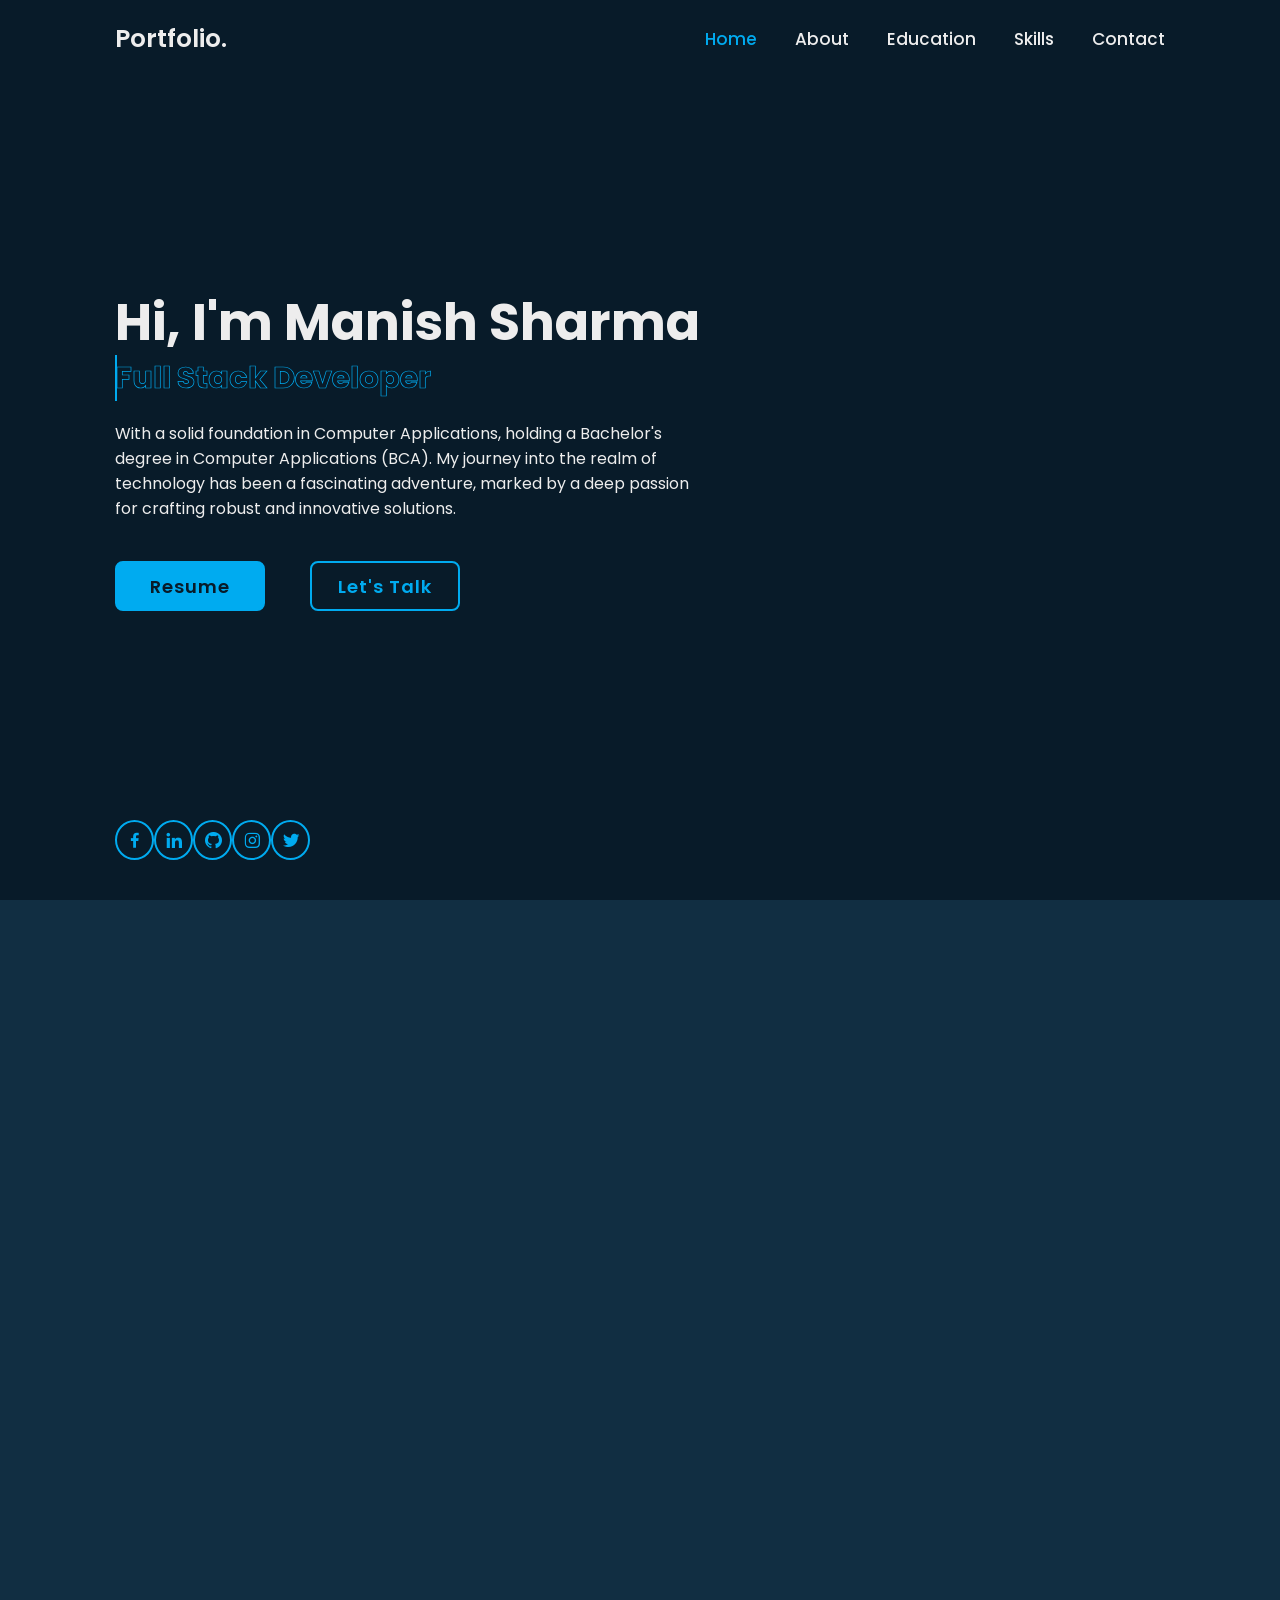
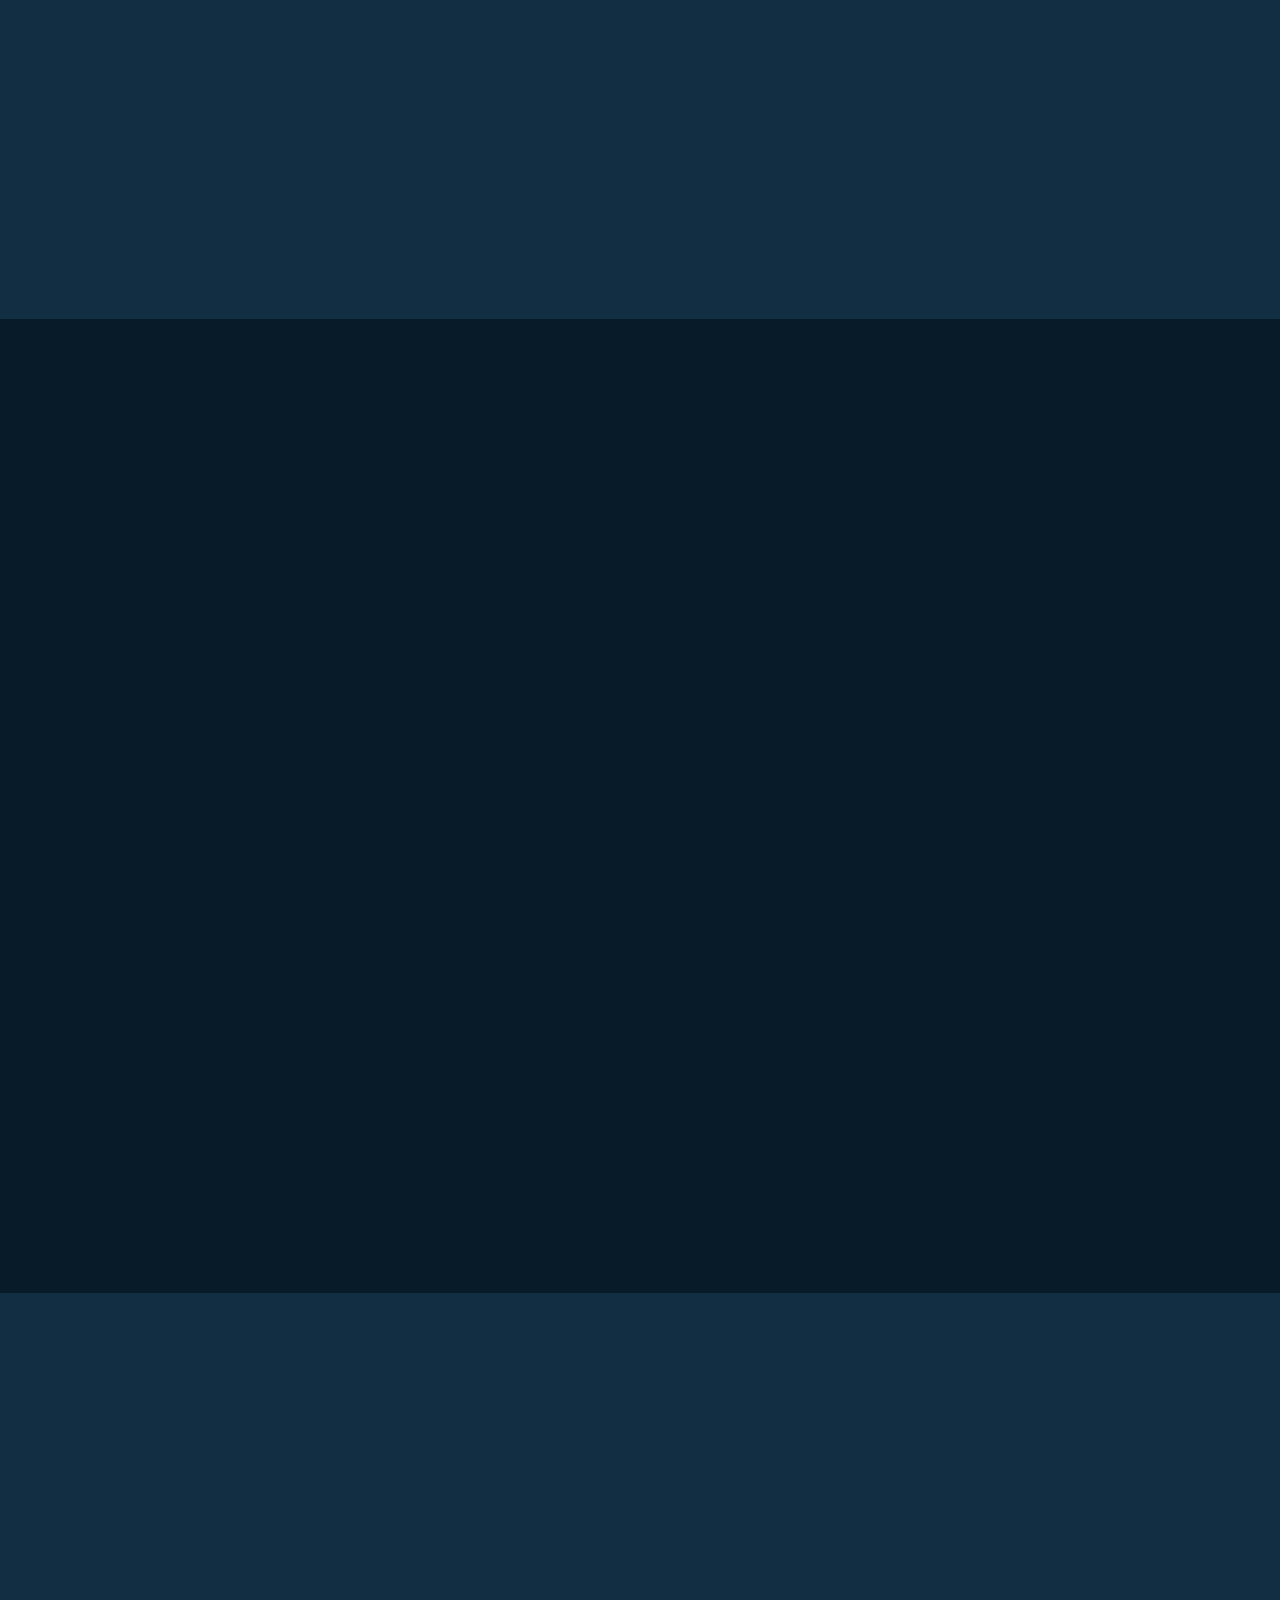
==== index.html @ ed06680d "form" ====
<!DOCTYPE html>
<html lang="en">

<head>
    <meta charset="UTF-8">
    <meta http-equiv="X-UA-Compatible" content="IE=edge">
    <meta name="viewport" content="width=device-width, initial-scale=1.0">
    <title>Potfolio</title>

    <link rel="stylesheet" href="style.css">

    <!-- box icons -->
    <link href='https://unpkg.com/boxicons@2.1.4/css/boxicons.min.css' rel='stylesheet'>
</head>

<body>

    <!-- header design -->
    <header class="header">
        <a href="#" class="logo">Portfolio.<span class="animate" style="--i:1;"></span></a>

        <div class="bx bx-menu" id="menu-icon"><span class="animate" style="--i:2;"></span></div>

        <nav class="navbar">
            <a href="#home" class="active">Home</a>
            <a href="#about">About</a>
            <a href="#education">Education</a>
            <a href="#skills">Skills</a>
            <a href="#contact">Contact</a>

            <span class="active-nav"></span>
            <span class="animate" style="--i:2;"></span>
        </nav>
    </header>

    <!-- home section design -->
    <section class="home show-animate" id="home">
        <div class="home-content">
            <h1>Hi, I'm <span>Manish Sharma</span><span class="animate" style="--i:2;"></span></h1>
            <div class="text-animate">
                <h3>Full Stack Developer</h3>
                <span class="animate" style="--i:3;"></span>
            </div>
            <p> With a solid foundation in Computer Applications, holding a Bachelor's degree in Computer Applications (BCA). My journey into the realm of technology has been a fascinating adventure, marked by a deep passion for crafting robust and innovative solutions.
                <span class="animate" style="--i:4;"></span>
            </p>

            <div class="btn-box">
                <a href="#" class="btn" onclick="downloadPDF()">Resume</a>
                <a href="mailto:manishgrdh@gmail.com" class="btn">Let's Talk</a>
                <span class="animate" style="--i:5;"></span>
            </div>
        </div>

        <div class="home-sci">
            <a href="https://www.facebook.com/me.manish18" target="_blank"><i class='bx bxl-facebook'></i></a>
            <a href="https://www.linkedin.com/in/manishsharma18/"target="_blank"><i class='bx bxl-linkedin'></i></a>
            <a href="https://github.com/manishsharma1804"target="_blank"><i class='bx bxl-github'></i></a>
            <a href="https://www.instagram.com/me.manish18/"target="_blank"><i class='bx bxl-instagram'></i></a>
            <a href="https://twitter.com/me_manish18"target="_blank"><i class='bx bxl-twitter'></i></a>
            <span class="animate" style="--i:6;"></span>
        </div>

        <div class="home-imgHover"></div>
        <span class="animate home-img" style="--i:7;"></span>
    </section>

    <!-- about section design -->
    <section class="about" id="about">
        <h2 class="heading">About <span>Me</span><span class="animate scroll" style="--i:1;"></span></h2>

        <div class="about-img">
            <img src="images/about.png" alt="">
            <span class="circle-spin"></span>
            <span class="animate scroll" style="--i:2;"></span>
        </div>

        <div class="about-content">
            <h3>Hi there! Glad to see you here.<span class="animate scroll" style="--i:3;"></span></h3>
            <p>I've not just learned the theories; I've transformed knowledge into practical expertise.<br>As a full-stack developer, I revel in the intricate dance between frontend and backend technologies. <br>Fluent in languages like JAVA, and well-versed in frameworks. I bring a holistic approach to my development projects.<br>For me, coding is more than strings of characters; it's about problem-solving and turning ideas into tangible, user-centric solutions.<br>Crafting intuitive user interfaces and optimizing backend functionalities are the puzzle pieces I love putting together.
                
                The world of technology is a perpetual learning journey, and I'm all in. Exploring the latest in tech, attending conferences, and participating in collaborative learning endeavors are my ways of staying on the cutting edge. I'm not just chasing trends; I'm setting them.
                
                But it's not just about the code. Effective communication and collaboration are my secret sauce. I thrive in diverse teams, valuing the synergy that emerges from unique perspectives. Fostering a positive and collaborative work culture is as crucial to me as writing clean code.
                
                As a BCA graduate and a full-stack developer, I see technology as a force for positive change. I'm on the lookout for opportunities that challenge the status quo, where I can leverage my skills to innovate and contribute to projects that leave a lasting impact.
                
                Let's connect and explore the possibilities in the ever-evolving landscape of technology. I'm excited about the prospect of bringing my skills, energy, and enthusiasm to your team.
                
                
                <span class="animate scroll" style="--i:4;"></span>
            </p>

            <div class="btn-box btns">
                <a href="mailto:manishgrdh@gmail.com" class="btn">Contact Me</a>
                <span class="animate scroll" style="--i:5;"></span>
            </div>
        </div>
    </section>

    <!-- education section design -->
    <section class="education" id="education">
        <h2 class="heading">My <span>Journey</span><span class="animate scroll" style="--i:1;"></span></h2>

        <div class="education-row">
            <div class="education-column">
                <h3 class="title">Education<span class="animate scroll" style="--i:2;"></span></h3>

                <div class="education-box">
                    <div class="education-content">
                        <div class="content">
                            <div class="year"><i class='bx bxs-calendar'></i> 2023 - 2025</div>
                            <h3>Master Degree - Sarala Birla University, Ranchi</h3>
                            <p>Lorem ipsum dolor, sit amet consectetur
                                adipisicing elit. Blanditiis dolorem harum
                                dolorum debitis. Magni, iste! Perferendis
                                laborum reprehenderit dolorum totam.</p>
                        </div>
                    </div>

                    <div class="education-content">
                        <div class="content">
                            <div class="year"><i class='bx bxs-calendar'></i> 2020 - 2023</div>
                            <h3>Graduation Degree - Sai Nath University, Ranchi</h3>
                            <p>Lorem ipsum dolor, sit amet consectetur
                                adipisicing elit. Blanditiis dolorem harum
                                dolorum debitis. Magni, iste! Perferendis
                                laborum reprehenderit dolorum totam.</p>
                        </div>
                    </div>

                    <div class="education-content">
                        <div class="content">
                            <div class="year"><i class='bx bxs-calendar'></i> 2018 - 2020</div>
                            <h3>Intermediate - Subhash Public school, Giridih</h3>
                            <p>Lorem ipsum dolor, sit amet consectetur
                                adipisicing elit. Blanditiis dolorem harum
                                dolorum debitis. Magni, iste! Perferendis
                                laborum reprehenderit dolorum totam.</p>
                        </div>
                    </div>

                    <span class="animate scroll" style="--i:3;"></span>
                </div>
            </div>

            <div class="education-column">
                <h3 class="title">Experience<span class="animate scroll" style="--i:5;"></span></h3>

                <div class="education-box">
                    <div class="education-content">
                        <div class="content">
                            <div class="year"><i class='bx bxs-calendar'></i> 2017 - 2018</div>
                            <h3>Web Developer Intern - Codezeal Technology Pvt Ltd, Ranchi </h3>
                            <p>Lorem ipsum dolor, sit amet consectetur
                                adipisicing elit. Blanditiis dolorem harum
                                dolorum debitis. Magni, iste! Perferendis
                                laborum reprehenderit dolorum totam.</p>
                        </div>
                    </div>

                    <div class="education-content">
                        <div class="content">
                            <div class="year"><i class='bx bxs-calendar'></i> 2018 - 2019</div>
                            <h3>Web Developer - Company</h3>
                            <p>Lorem ipsum dolor, sit amet consectetur
                                adipisicing elit. Blanditiis dolorem harum
                                dolorum debitis. Magni, iste! Perferendis
                                laborum reprehenderit dolorum totam.</p>
                        </div>
                    </div>

                    <div class="education-content">
                        <div class="content">
                            <div class="year"><i class='bx bxs-calendar'></i> 2019 - 2020</div>
                            <h3>Web Developer - Company</h3>
                            <p>Lorem ipsum dolor, sit amet consectetur
                                adipisicing elit. Blanditiis dolorem harum
                                dolorum debitis. Magni, iste! Perferendis
                                laborum reprehenderit dolorum totam.</p>
                        </div>
                    </div>

                    <span class="animate scroll" style="--i:6;"></span>
                </div>
            </div>
        </div>
    </section>

    <!-- skills section design -->
    <section class="skills" id="skills">
        <h2 class="heading">My <span>Skills</span><span class="animate scroll" style="--i:1;"></span></h2>

        <div class="skills-row">
            <div class="skills-column">
                <h3 class="title">Coding Skills<span class="animate scroll" style="--i:2;"></span></h3>

                <div class="skills-box">
                    <div class="skills-content">
                        <div class="progress">
                            <h3>HTML <span>90%</span></h3>
                            <div class="bar"><span></span></div>
                        </div>

                        <div class="progress">
                            <h3>CSS <span>80%</span></h3>
                            <div class="bar"><span></span></div>
                        </div>

                        <div class="progress">
                            <h3>JavaScript <span>65%</span></h3>
                            <div class="bar"><span></span></div>
                        </div>

                        <div class="progress">
                            <h3>Python <span>75%</span></h3>
                            <div class="bar"><span></span></div>
                        </div>
                    </div>

                    <span class="animate scroll" style="--i:3;"></span>
                </div>
            </div>

            <div class="skills-column">
                <h3 class="title">Professional Skills<span class="animate scroll" style="--i:5;"></span></h3>

                <div class="skills-box">
                    <div class="skills-content">
                        <div class="progress">
                            <h3>Web Design <span>95%</span></h3>
                            <div class="bar"><span></span></div>
                        </div>

                        <div class="progress">
                            <h3>Web Development <span>67%</span></h3>
                            <div class="bar"><span></span></div>
                        </div>

                        <div class="progress">
                            <h3>Graphic Design <span>85%</span></h3>
                            <div class="bar"><span></span></div>
                        </div>

                        <div class="progress">
                            <h3>SEO Marketing <span>60%</span></h3>
                            <div class="bar"><span></span></div>
                        </div>
                    </div>

                    <span class="animate scroll" style="--i:6;"></span>
                </div>
            </div>
        </div>
    </section>

    <!-- contact section design -->
    <section class="contact" id="contact">
        <h2 class="heading">Contact <span>Me</span><span class="animate scroll" style="--i:1;"></span></h2>

        <form action="https://formspree.io/f/mjvnydvd" method="post">
            <div class="input-box">
                <div class="input-field">
                    <input type="text" placeholder="Full Name" name="fullName" required>
                    <span class="focus"></span>
                </div>
                <div class="input-field">
                    <input type="email" placeholder="Email" name="Email" required pattern="[a-zA-Z0-9._%+-]+@[a-zA-Z0-9.-]+\.[a-zA-Z]{2,}">
                    <span class="focus"></span>
                </div>
                <span class="animate scroll" style="--i:3;"></span>
            </div>
            <div class="input-box">
                <div class="input-field">
                    <input type="tel" placeholder="Valid 10 digit Mobile Number" name="mobile" required pattern="[0-9]{10}">
                    <span class="focus"></span>
                </div>
                <div class="input-field">
                    <input type="text" placeholder="Email Subject" name="emailsubject" required>
                    <span class="focus"></span>
                </div>
                <span class="animate scroll" style="--i:5;"></span>
            </div>
            <div class="textarea-field">
                <textarea name="message" cols="30" rows="10" placeholder="Your Message" required></textarea>
                <span class="focus"></span>
                <span class="animate scroll" style="--i:7;"></span>
            </div>
            <div class="btn-box btns">
                <button type="submit" class="btn">Submit</button>
                <span class="animate scroll" style="--i:9;"></span>
            </div>
        </form>
        
    </section>

    <!-- footer design -->
    <footer class="footer">
        <div class="footer-text">
            <p>Copyright &copy; 2024 | Designed and
                Maintenance by Manish Sharma| All
                Rights Reserved</p>

            <span class="animate scroll" style="--i:1;"></span>
        </div>

        <div class="footer-iconTop">
            <a href="#"><i class='bx bx-up-arrow-alt'></i></a>

            <span class="animate scroll" style="--i:3;"></span>
        </div>
    </footer>


    <script src="script.js"></script>
</body>

</html>
---- style.css ----
@import url('https://fonts.googleapis.com/css2?family=Poppins:wght@300;400;500;600;800;900&display=swap');

* {
    margin: 0;
    padding: 0;
    box-sizing: border-box;
    text-decoration: none;
    border: none;
    outline: none;
    scroll-behavior: smooth;
    font-family: 'Poppins', sans-serif;
}

:root {
    --bg-color: #081b29;
    --second-bg-color: #112e42;
    --text-color: #ededed;
    --main-color: #00abf0;
}

html {
    font-size: 62.5%;
    overflow-x: hidden;
}

body {
    background: var(--bg-color);
    color: var(--text-color);
}

.header {
    position: fixed;
    top: 0;
    left: 0;
    width: 100%;
    padding: 2rem 9%;
    background: transparent;
    display: flex;
    justify-content: space-between;
    align-items: center;
    z-index: 100;
    transition: .3s;
}

.header.sticky {
    background: var(--bg-color);
}

.logo {
    position: relative;
    font-size: 2.5rem;
    color: var(--text-color);
    font-weight: 600;
}

.navbar {
    position: relative;
}

.navbar a {
    font-size: 1.7rem;
    color: var(--text-color);
    font-weight: 500;
    margin-left: 3.5rem;
    transition: .3s;
}

.navbar a:hover,
.navbar a.active {
    color: var(--main-color);
}

#menu-icon {
    position: relative;
    font-size: 3.6rem;
    color: var(--text-color);
    cursor: pointer;
    display: none;
}

section {
    min-height: 100vh;
    padding: 10rem 9% 2rem;
}

.home {
    display: flex;
    align-items: center;
    padding: 0 9%;
    background: url('/images/home.jpg') no-repeat;
    background-size: cover;
    background-position: center;
}

.home-content {
    max-width: 60rem;
    z-index: 99;
}

.home-content h1 {
    position: relative;
    display: inline-block;
    font-size: 5.12rem; /* change here */
    font-weight: 700;
    line-height: 1.3;
}

.home-content h1 span {
    color: var(--text-color);
}

.home-content .text-animate {
    position: relative;
    width: 32.8rem;
}

.home-content .text-animate h3 {
    /* change here */
    font-size: 3.05rem;
    font-weight: 700;
    color: transparent;
    -webkit-text-stroke: .7px var(--main-color);
    background-image: linear-gradient(var(--main-color), var(--main-color));
    background-repeat: no-repeat;
    -webkit-background-clip: text;
    background-position: -33rem 0;
}

.home.show-animate .home-content .text-animate h3 {
    animation: homeBgText 6s linear infinite;
    animation-delay: 2s;
}

.home-content .text-animate h3::before {
    content: '';
    position: absolute;
    top: 0;
    left: 0;
    width: 0;
    height: 100%;
    border-right: 2px solid var(--main-color);
    z-index: -1;
}

.home.show-animate .home-content .text-animate h3::before {
    animation: homeCursorText 6s linear infinite;
    animation-delay: 2s;
}

.home-content p {
    position: relative;
    font-size: 1.6rem;
    margin: 2rem 0 4rem;
}

.btn-box {
    position: relative;
    display: flex;
    justify-content: space-between;
    width: 34.5rem;
    height: 5rem;
}

.btn-box .btn {
    position: relative;
    display: inline-flex;
    justify-content: center;
    align-items: center;
    width: 15rem;
    height: 100%;
    background: var(--main-color);
    border: .2rem solid var(--main-color);
    border-radius: .8rem;
    font-size: 1.8rem;
    font-weight: 600;
    letter-spacing: .1rem;
    color: var(--bg-color);
    z-index: 1;
    overflow: hidden;
    transition: .5s;
}

.btn-box .btn:hover {
    color: var(--main-color);
}

.btn-box .btn:nth-child(2) {
    background: transparent;
    color: var(--main-color);
}

.btn-box .btn:nth-child(2):hover {
    color: var(--bg-color);
}

.btn-box .btn:nth-child(2)::before {
    background: var(--main-color);
}

.btn-box .btn::before {
    content: '';
    position: absolute;
    top: 0;
    left: 0;
    width: 0;
    height: 100%;
    background: var(--bg-color);
    z-index: -1;
    transition: .5s;
}

.btn-box .btn:hover::before {
    width: 100%;
}

.home-sci {
    position: absolute;
    bottom: 4rem;
    width: 195px;
    display: flex;
    justify-content: space-between;
}

.home-sci a {
    position: relative;
    display: inline-flex;
    justify-content: center;
    align-items: center;
    width: 40px;
    height: 40px;
    background: transparent;
    border: .2rem solid var(--main-color);
    border-radius: 50%;
    font-size: 20px;
    color: var(--main-color);
    z-index: 1;
    overflow: hidden;
    transition: .5s;
}

.home-sci a:hover {
    color: var(--bg-color);
}

.home-sci a::before {
    content: '';
    position: absolute;
    top: 0;
    left: 0;
    width: 0;
    height: 100%;
    background: var(--main-color);
    z-index: -1;
    transition: .5s;
}

.home-sci a:hover::before {
    width: 100%;
}

.home-imgHover {
    position: absolute;
    top: 0;
    right: 0;
    width: 45%;
    height: 100%;
    background: transparent;
    transition: 3s;
}

.home-imgHover:hover {
    background: var(--bg-color);
    opacity: .8;
}

.about {
    display: flex;
    justify-content: center;
    align-items: center;
    flex-direction: column;
    gap: 2rem;
    background: var(--second-bg-color);
    padding-bottom: 6rem;
}

.heading {
    position: relative;
    font-size: 5rem;
    margin-bottom: 3rem;
    text-align: center;
}

span {
    color: var(--main-color);
}

.about-img {
    position: relative;
    width: 25rem;
    height: 25rem;
    border-radius: 50%;
    display: flex;
    justify-content: center;
    align-items: center;
}

.about-img img {
    width: 90%;
    border-radius: 50%;
    border: .2rem solid var(--main-color);
}

.about-img .circle-spin {
    position: absolute;
    top: 50%;
    left: 50%;
    transform: translate(-50%, -50%) rotate(0);
    width: 100%;
    height: 100%;
    border-radius: 50%;
    border-top: .2rem solid var(--second-bg-color);
    border-bottom: .2rem solid var(--second-bg-color);
    border-left: .2rem solid var(--main-color);
    border-right: .2rem solid var(--main-color);
    animation: aboutSpinner 8s linear infinite;
}

.about-content {
    text-align: center;
}

.about-content h3 {
    position: relative;
    display: inline-block;
    font-size: 2.6rem;
}

.about-content p {
    position: relative;
    font-size: 1.6rem;
    margin: 2rem 0 3rem;
}

.btn-box.btns {
    display: inline-block;
    width: 15rem;
}

.btn-box.btns a::before {
    background: var(--second-bg-color);
}

.education {
    display: flex;
    justify-content: center;
    align-items: center;
    flex-direction: column;
    min-height: auto;
    padding-bottom: 5rem;
}

.education .education-row {
    display: flex;
    flex-wrap: wrap;
    gap: 5rem;
}

.education-row .education-column {
    flex: 1 1 40rem;
}

.education-column .title {
    position: relative;
    display: inline-block;
    font-size: 2.5rem;
    margin: 0 0 1.5rem 2rem;
}

.education-column .education-box {
    position: relative;
    border-left: .2rem solid var(--main-color);
}

.education-box .education-content {
    position: relative;
    padding-left: 2rem;
}

.education-box .education-content::before {
    content: '';
    position: absolute;
    top: 0;
    left: -1.1rem;
    width: 2rem;
    height: 2rem;
    background: var(--main-color);
    border-radius: 50%;
}

.education-content .content {
    position: relative;
    padding: 1.5rem;
    border: .2rem solid var(--main-color);
    border-radius: .6rem;
    margin-bottom: 2rem;
    overflow: hidden;
}

.education-content .content::before {
    content: '';
    position: absolute;
    top: 0;
    left: 0;
    width: 0;
    height: 100%;
    background: var(--second-bg-color);
    z-index: -1;
    transition: .5s;
}

.education-content .content:hover::before {
    width: 100%;
}

.education-content .content .year {
    font-size: 1.5rem;
    color: var(--main-color);
    padding-bottom: .5rem;
}

.education-content .content .year i {
    padding-right: .5rem;
}

.education-content .content h3 {
    font-size: 2rem;
}

.education-content .content p {
    font-size: 1.6rem;
    padding-top: .5rem;
}

.skills {
    min-height: auto;
    padding-bottom: 7rem;
    background: var(--second-bg-color);
}

.skills h2 {
    display: inline-block;
    left: 50%;
    transform: translateX(-50%);
}

.skills .skills-row {
    display: flex;
    flex-wrap: wrap;
    gap: 5rem;
}

.skills-row .skills-column {
    flex: 1 1 40rem;
}

.skills-column .title {
    position: relative;
    display: inline-block;
    font-size: 2.5rem;
    margin: 0 0 1.5rem;
}

.skills-column .skills-box {
    position: relative;
}

.skills-box .skills-content {
    position: relative;
    border: .2rem solid var(--main-color);
    border-radius: .6rem;
    padding: .5rem 1.5rem;
    z-index: 1;
    overflow: hidden;
}

.skills-box .skills-content::before {
    content: '';
    position: absolute;
    top: 0;
    left: 0;
    width: 0;
    height: 100%;
    background: var(--bg-color);
    z-index: -1;
    transition: .5s;
}

.skills-box .skills-content:hover::before {
    width: 100%;
}

.skills-content .progress {
    padding: 1rem 0;
}

.skills-content .progress h3 {
    font-size: 1.7rem;
    display: flex;
    justify-content: space-between;
}

.skills-content .progress h3 span {
    color: var(--text-color);
}

.skills-content .progress .bar {
    height: 2.5rem;
    border-radius: .6rem;
    border: .2rem solid var(--main-color);
    padding: .5rem;
    margin: 1rem 0;
}

.skills-content .progress .bar span {
    display: block;
    height: 100%;
    border-radius: .3rem;
    background: var(--main-color);
}

.skills-column:nth-child(1) .skills-content .progress:nth-child(1) .bar span {
    width: 90%;
}

.skills-column:nth-child(1) .skills-content .progress:nth-child(2) .bar span {
    width: 80%;
}

.skills-column:nth-child(1) .skills-content .progress:nth-child(3) .bar span {
    width: 65%;
}

.skills-column:nth-child(1) .skills-content .progress:nth-child(4) .bar span {
    width: 75%;
}

.skills-column:nth-child(2) .skills-content .progress:nth-child(1) .bar span {
    width: 95%;
}

.skills-column:nth-child(2) .skills-content .progress:nth-child(2) .bar span {
    width: 67%;
}

.skills-column:nth-child(2) .skills-content .progress:nth-child(3) .bar span {
    width: 85%;
}

.skills-column:nth-child(2) .skills-content .progress:nth-child(4) .bar span {
    width: 60%;
}

.contact {
    min-height: auto;
    padding-bottom: 7rem;
}

.contact h2 {
    display: inline-block;
    left: 50%;
    transform: translateX(-50%);
}

.contact form {
    max-width: 70rem;
    margin: 0 auto;
    text-align: center;
}

.contact form .input-box {
    position: relative;
    display: flex;
    justify-content: space-between;
    flex-wrap: wrap;
}

.contact form .input-box .input-field {
    position: relative;
    width: 49%;
    margin: .8rem 0;
}

.contact form .input-box .input-field input,
.contact form .textarea-field textarea {
    width: 100%;
    height: 100%;
    padding: 1.5rem;
    font-size: 1.6rem;
    color: var(--text-color);
    background: transparent;
    border-radius: .6rem;
    border: .2rem solid var(--main-color);
}

.contact form .input-box .input-field input::placeholder,
.contact form .textarea-field textarea::placeholder {
    color: var(--text-color);
}

.contact form .focus {
    position: absolute;
    top: 0;
    left: 0;
    width: 0;
    height: 100%;
    background: var(--second-bg-color);
    border-radius: .6rem;
    z-index: -1;
    transition: .5s;
}

.contact form .input-box .input-field input:focus~.focus,
.contact form .input-box .input-field input:valid~.focus,
.contact form .textarea-field textarea:focus~.focus,
.contact form .textarea-field textarea:valid~.focus {
    width: 100%;
}

.contact form .textarea-field {
    position: relative;
    margin: .8rem 0 2.7rem;
    display: flex;
}

.contact form .textarea-field textarea {
    resize: none;
}

.contact form .btn-box.btns .btn {
    cursor: pointer;
}

.footer {
    display: flex;
    justify-content: space-between;
    align-items: center;
    flex-wrap: wrap;
    padding: 2rem 9%;
    background: var(--second-bg-color);
}

.footer-text,
.footer-iconTop {
    position: relative;
}

.footer-text p {
    font-size: 1.6rem;
}

.footer-iconTop a {
    position: relative;
    display: inline-flex;
    justify-content: center;
    align-items: center;
    padding: .8rem;
    background: var(--main-color);
    border: .2rem solid var(--main-color);
    border-radius: .6rem;
    z-index: 1;
    overflow: hidden;
}

.footer-iconTop a::before {
    content: '';
    position: absolute;
    top: 0;
    left: 0;
    width: 0;
    height: 100%;
    background: var(--second-bg-color);
    z-index: -1;
    transition: .5s;
}

.footer-iconTop a:hover::before {
    width: 100%;
}

.footer-iconTop a i {
    font-size: 2.4rem;
    color: var(--bg-color);
    transition: .5s;
}

.footer-iconTop a:hover i {
    color: var(--main-color);
}

/* ANIMATION RELOAD AND SCROLL */
.animate {
    position: absolute;
    top: 0;
    right: 0;
    width: 100%;
    height: 100%;
    background: var(--bg-color);
    z-index: 98;
}

.animate.home-img {
    width: 50%;
}

.logo .animate,
.navbar .animate,
#menu-icon .animate,
.home.show-animate .animate {
    animation: showRight 1s ease forwards;
    animation-delay: calc(.3s * var(--i));
}

.animate.scroll {
    transition: 1s ease;
    transition-delay: calc(.3s / var(--i));
    animation: none;
}

section:nth-child(odd) .animate.scroll,
.footer .animate.scroll {
    background: var(--second-bg-color);
}

.education .education-box .animate.scroll {
    width: 105%;
}

.about.show-animate .animate.scroll,
.education.show-animate .animate.scroll,
.skills.show-animate .animate.scroll,
.contact.show-animate .animate.scroll,
.footer.show-animate .animate.scroll {
    transition-delay: calc(.3s * var(--i));
    width: 0;
}

::-moz-selection { /* Code for Firefox */
    color: var(--second-bg-color);
    background: var(--main-color);
  }
  
::selection {
    color: var(--second-bg-color);
    background: var(--main-color);
  }


/* BREAKPOINTS */
@media (max-width: 1200px) {
    html {
        font-size: 55%;
    }
}

@media (max-width: 991px) {
    .header {
        padding: 2rem 4%;
    }

    section {
        padding: 10rem 4% 2rem;
    }

    .home {
        padding: 0 4%;
    }

    .footer {
        padding: 2rem 4%;
    }
}

@media (max-width: 850px) {
    .animate.home-img {
        width: 55%;
    }
}

@media (max-width: 768px) {
    .header {
        background: var(--bg-color);
    }

    #menu-icon {
        display: block;
    }

    .navbar {
        position: absolute;
        top: 100%;
        left: -100%;
        width: 100%;
        padding: 1rem 4%;
        background: var(--main-color);
        box-shadow: 0 .5rem 1rem rgba(0, 0, 0, .2);
        z-index: 1;
        transition: .25s ease;
        transition-delay: .25s;
    }

    .navbar.active {
        left: 0;
        transition-delay: 0s;
    }

    .navbar .active-nav {
        position: absolute;
        top: 0;
        left: -100%;
        width: 100%;
        height: 100%;
        background: var(--bg-color);
        border-top: .1rem solid rgba(0, 0, 0, .2);
        z-index: -1;
        transition: .25s ease;
        transition-delay: 0s;
    }

    .navbar.active .active-nav {
        left: 0;
        transition-delay: .25s;
    }

    .navbar a {
        display: block;
        font-size: 2rem;
        margin: 3rem 0;
        transform: translateX(-20rem);
        transition: .25s ease;
        transition-delay: 0s;
    }

    .navbar.active a {
        transform: translateX(0);
        transition-delay: .25s;
    }

    .home-imgHover {
        pointer-events: none;
        background: var(--bg-color);
        opacity: .6;
    }
}

@media (max-width: 520px) {
    html {
        font-size: 50%;
    }

    .home-content h1 {
        display: flex;
        flex-direction: column;
    }

    .home-sci {
        width: 180px;
    }

    .home-sci a {
        width: 38px;
        height: 38px;
    }
}

@media (max-width: 462px) {
    .home-content h1 {
        font-size: 5.2rem;
    }

    .education {
        padding: 10rem 4% 5rem 5%;
    }

    .contact form .input-box .input-field {
        width: 100%;
    }

    .footer {
        flex-direction: column-reverse;
    }

    .footer p {
        margin-top: 2rem;
        text-align: center;
    }
}

@media (max-width: 371px) {
    .home {
        justify-content: center;
    }

    .home-content {
        display: flex;
        align-items: center;
        flex-direction: column;
        text-align: center;
    }

    .home-content h1 {
        font-size: 5rem;
    }
}


/* KEYFRAMES ANIMATION */
@keyframes homeBgText {

    0%,
    10%,
    100% {
        background-position: -33rem 0;
    }

    65%,
    85% {
        background-position: 0 0;
    }
}

@keyframes homeCursorText {

    0%,
    10%,
    100% {
        width: 0;
    }

    65%,
    78%,
    85% {
        width: 100%;
        opacity: 1;
    }

    75%,
    81% {
        opacity: 0;
    }
}

@keyframes aboutSpinner {
    100% {
        transform: translate(-50%, -50%) rotate(360deg);
    }
}

@keyframes showRight {
    100% {
        width: 0;
    }
}
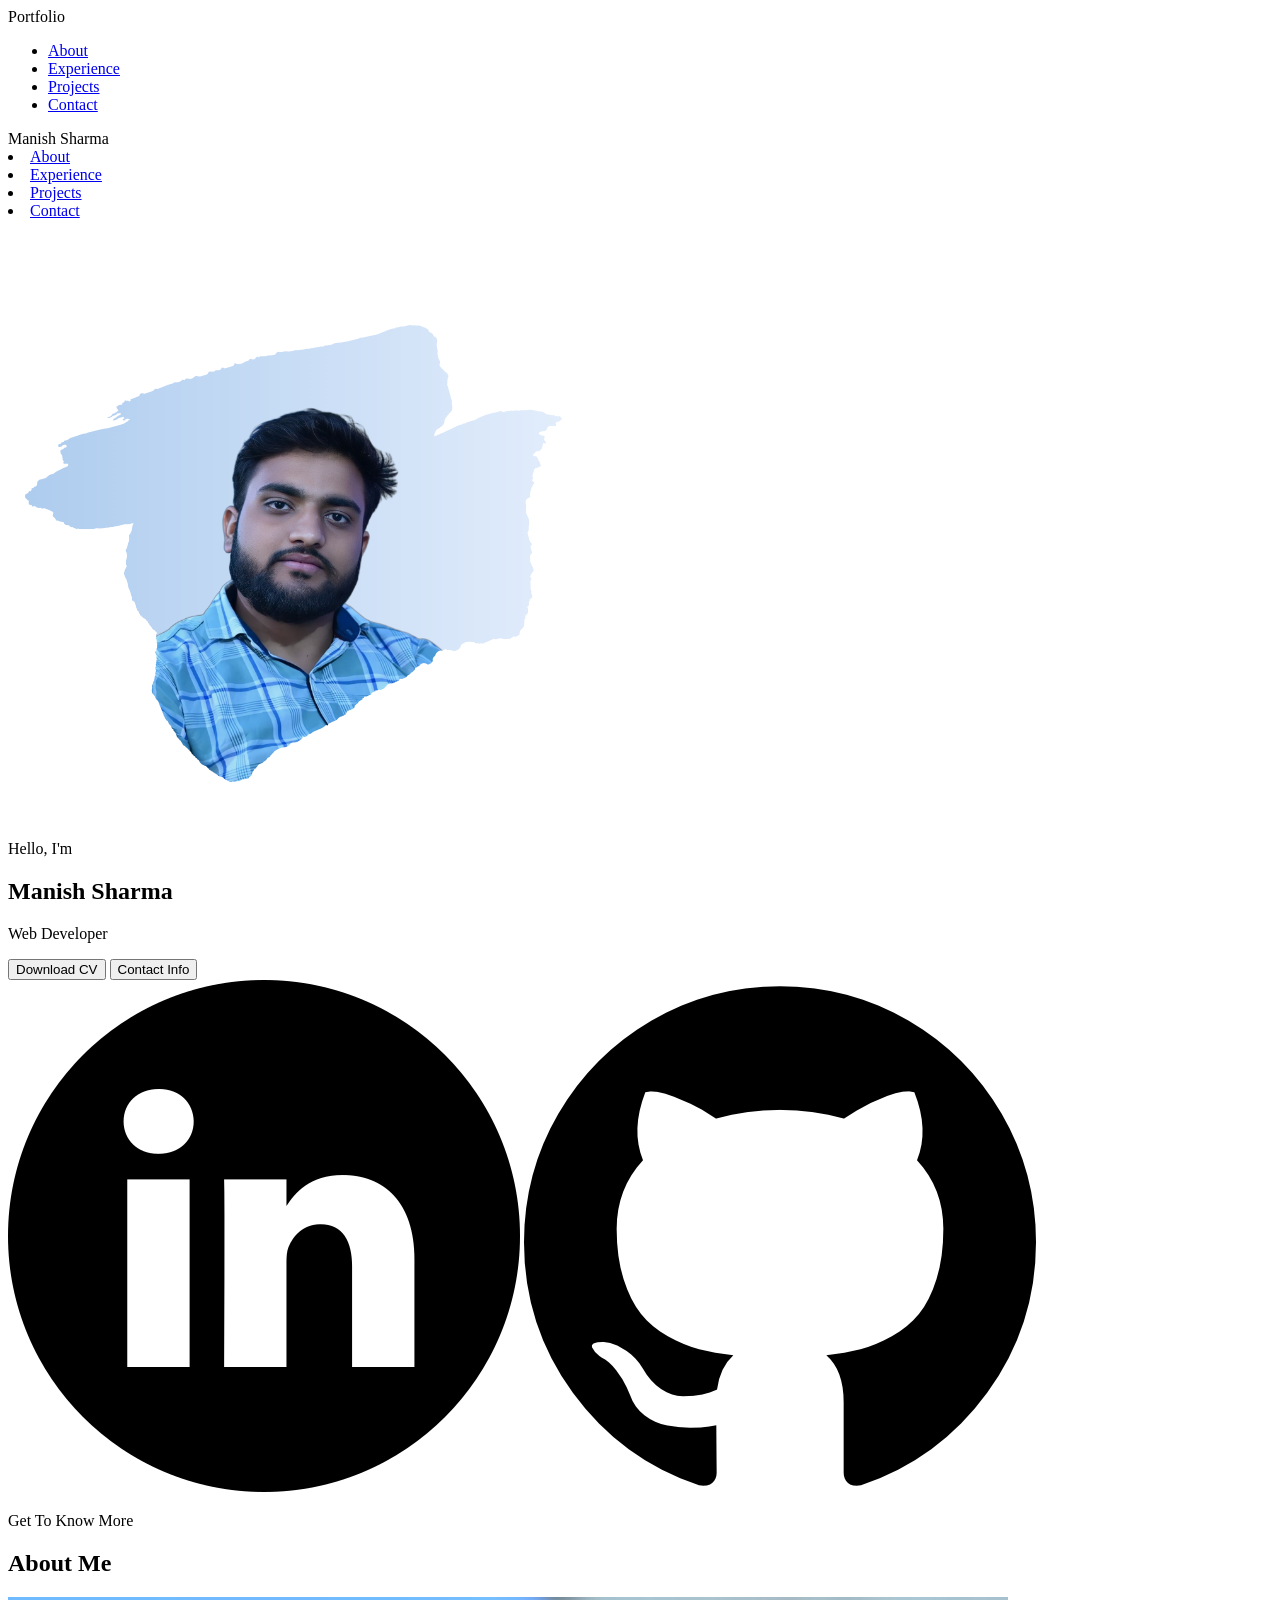
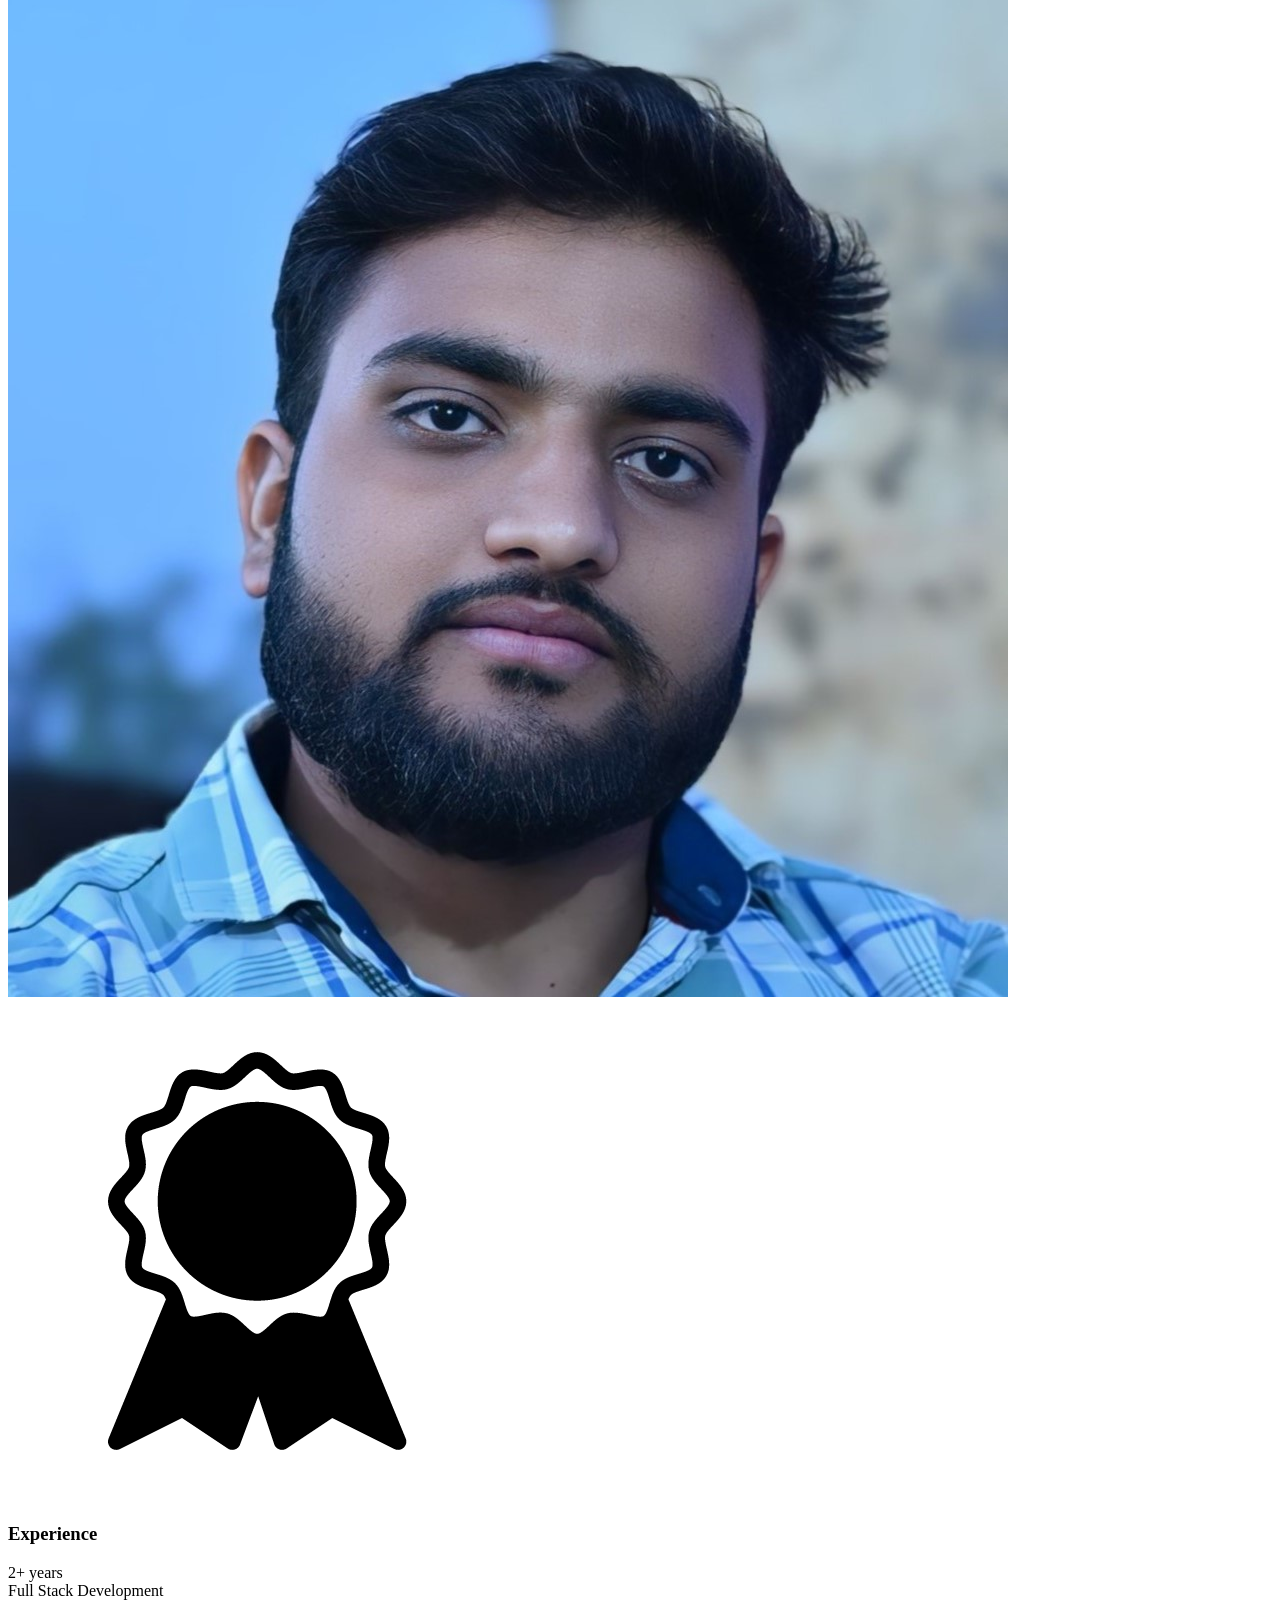
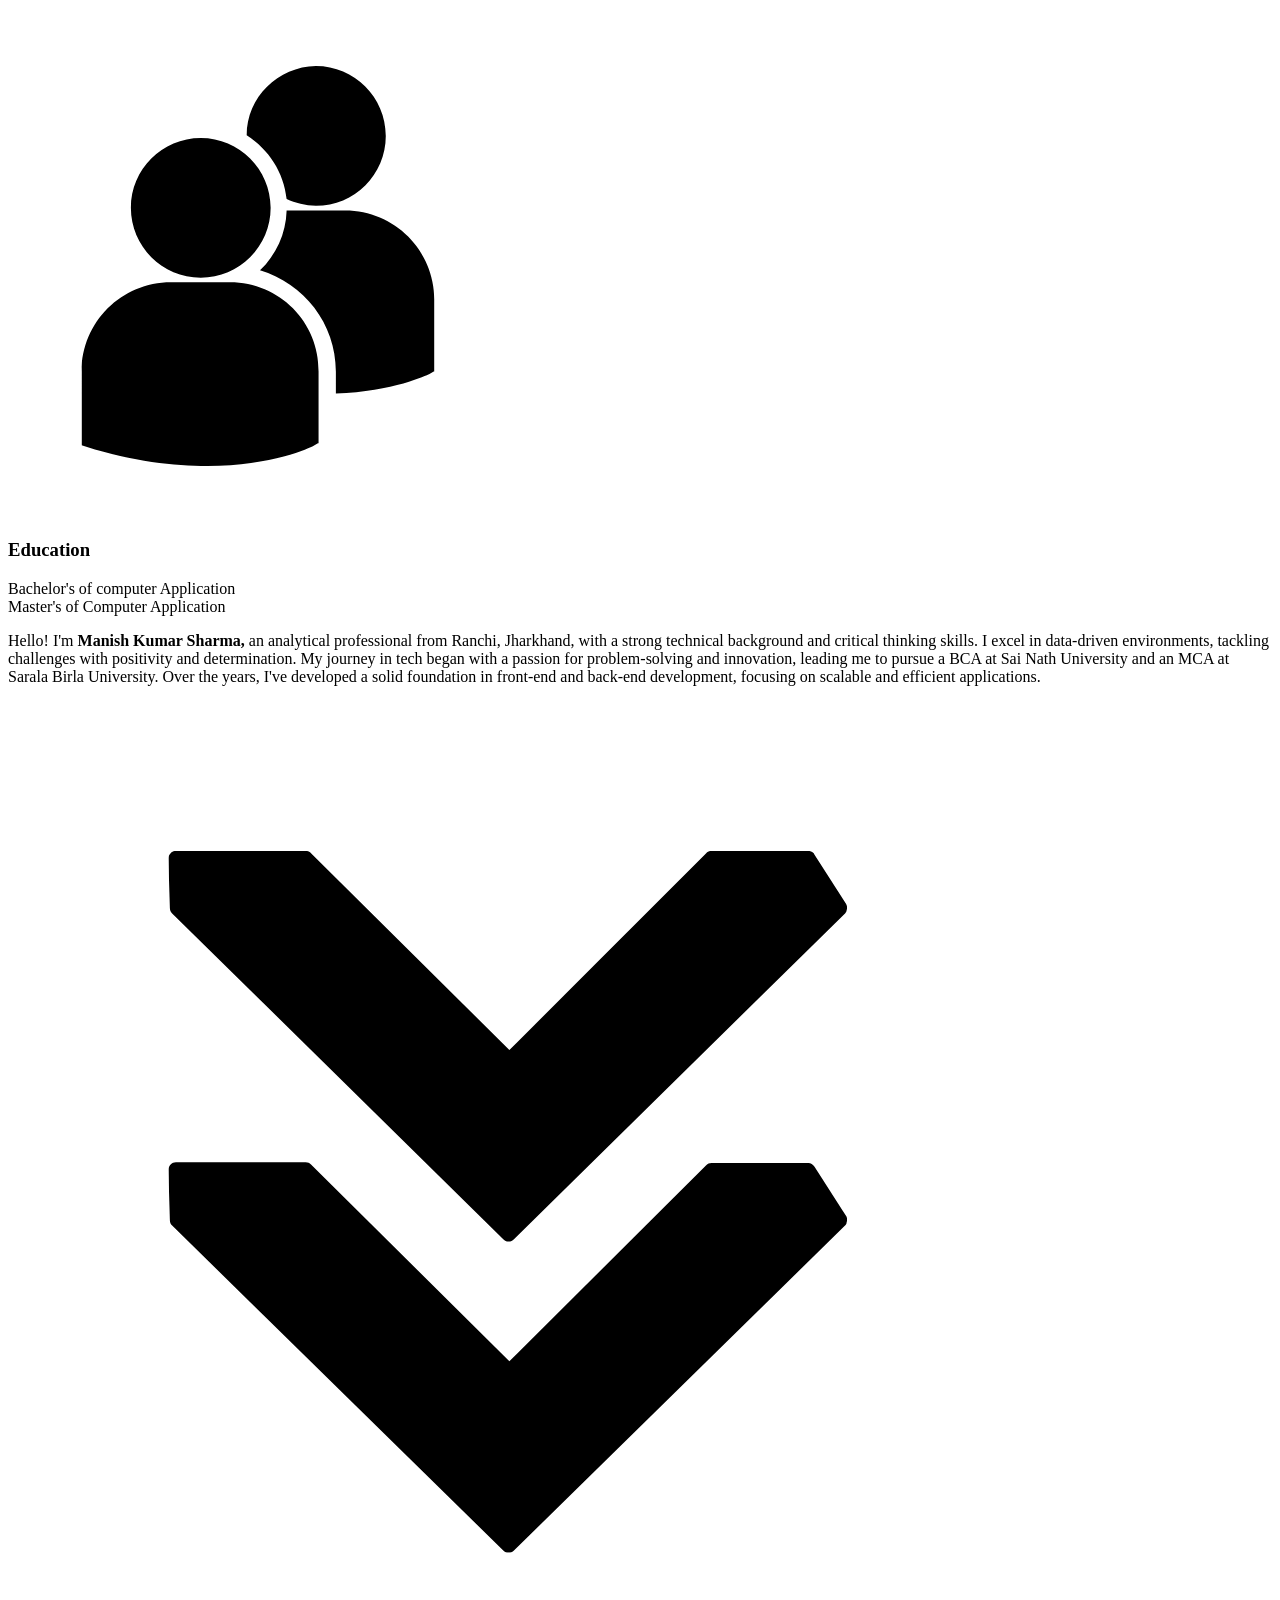
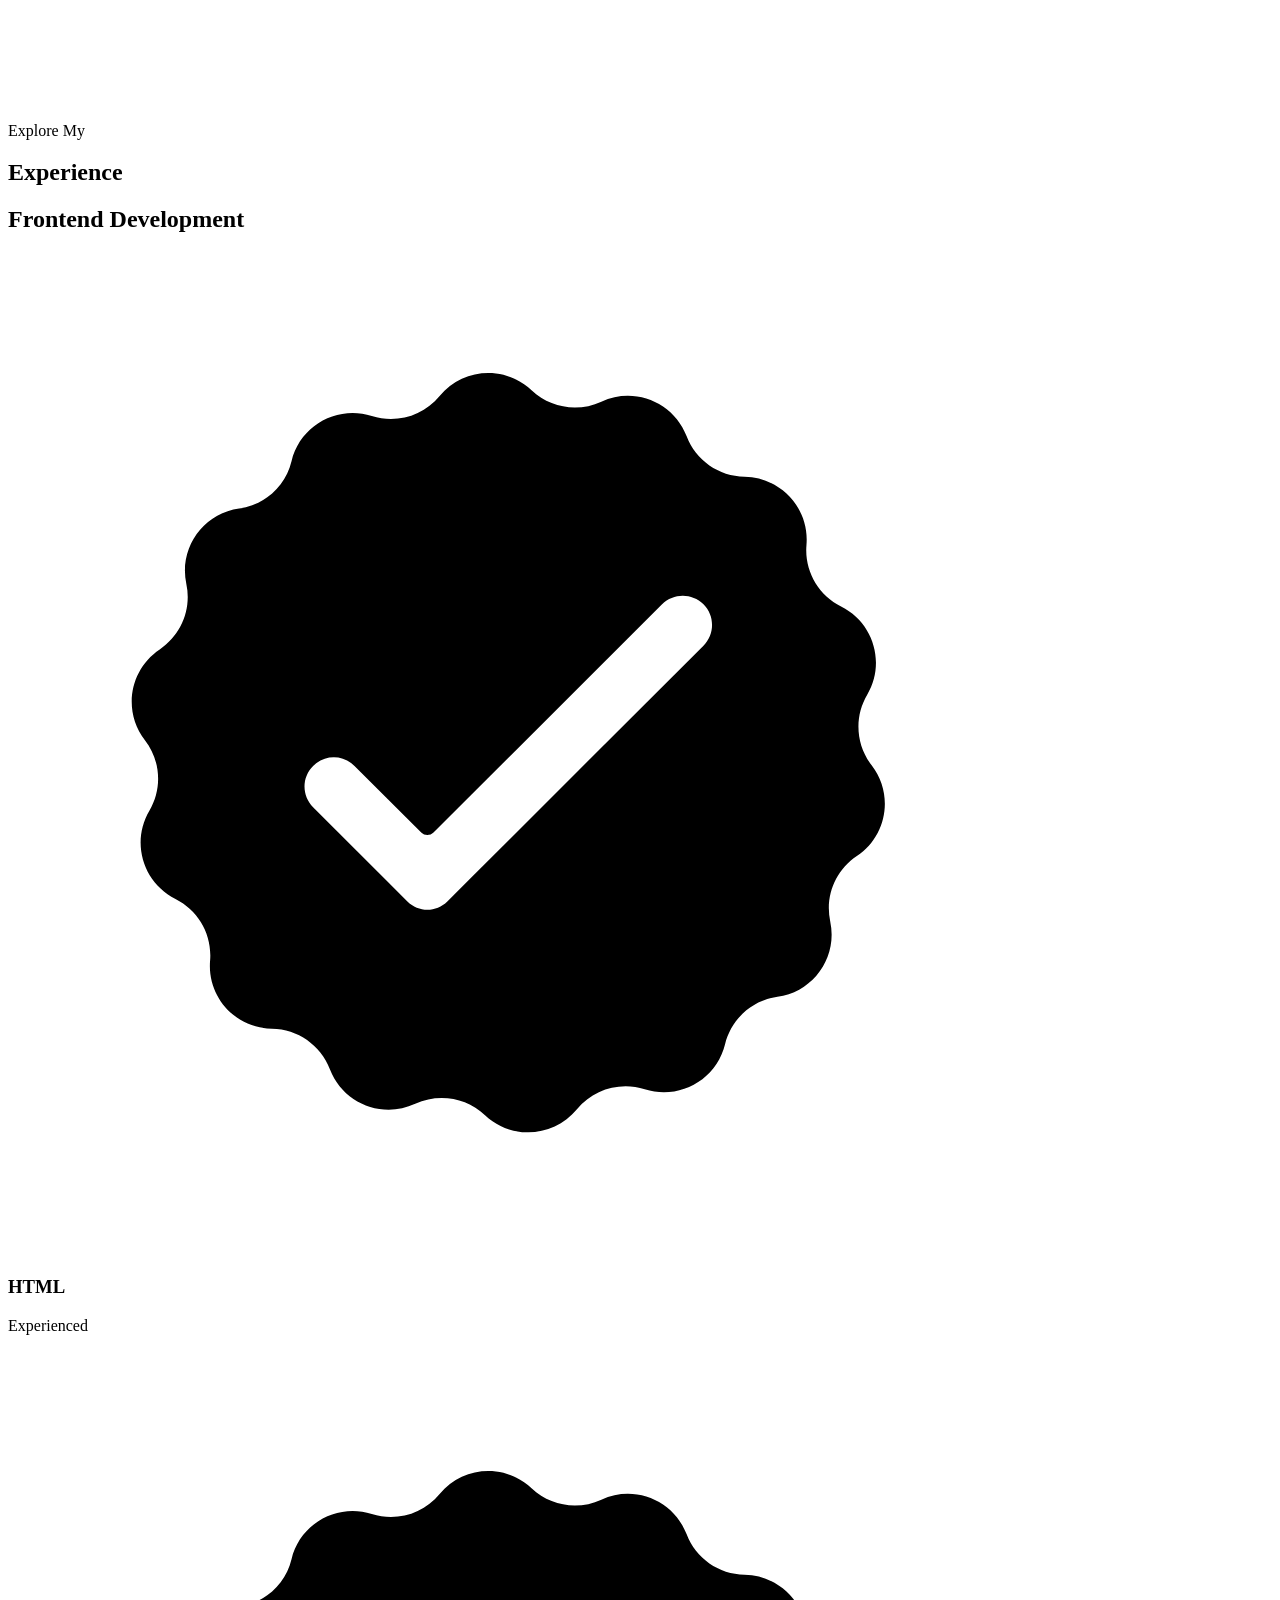
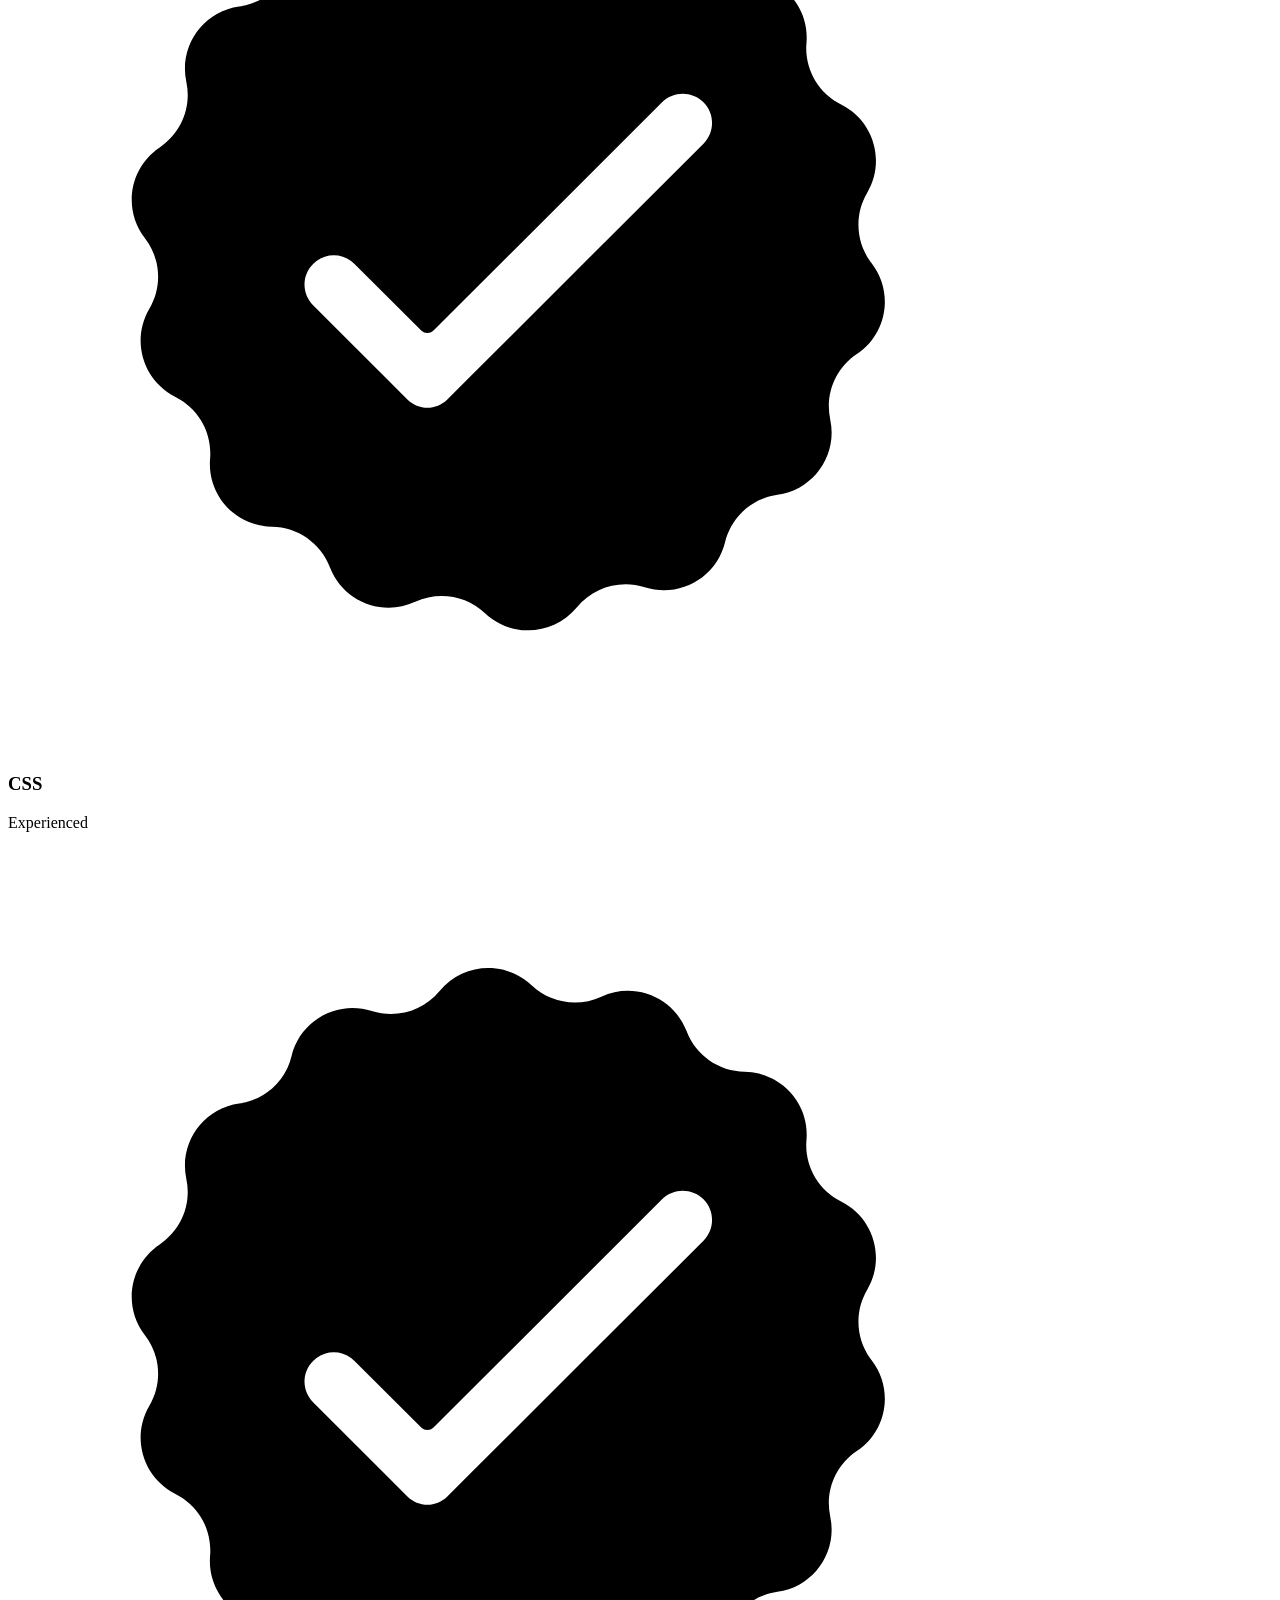
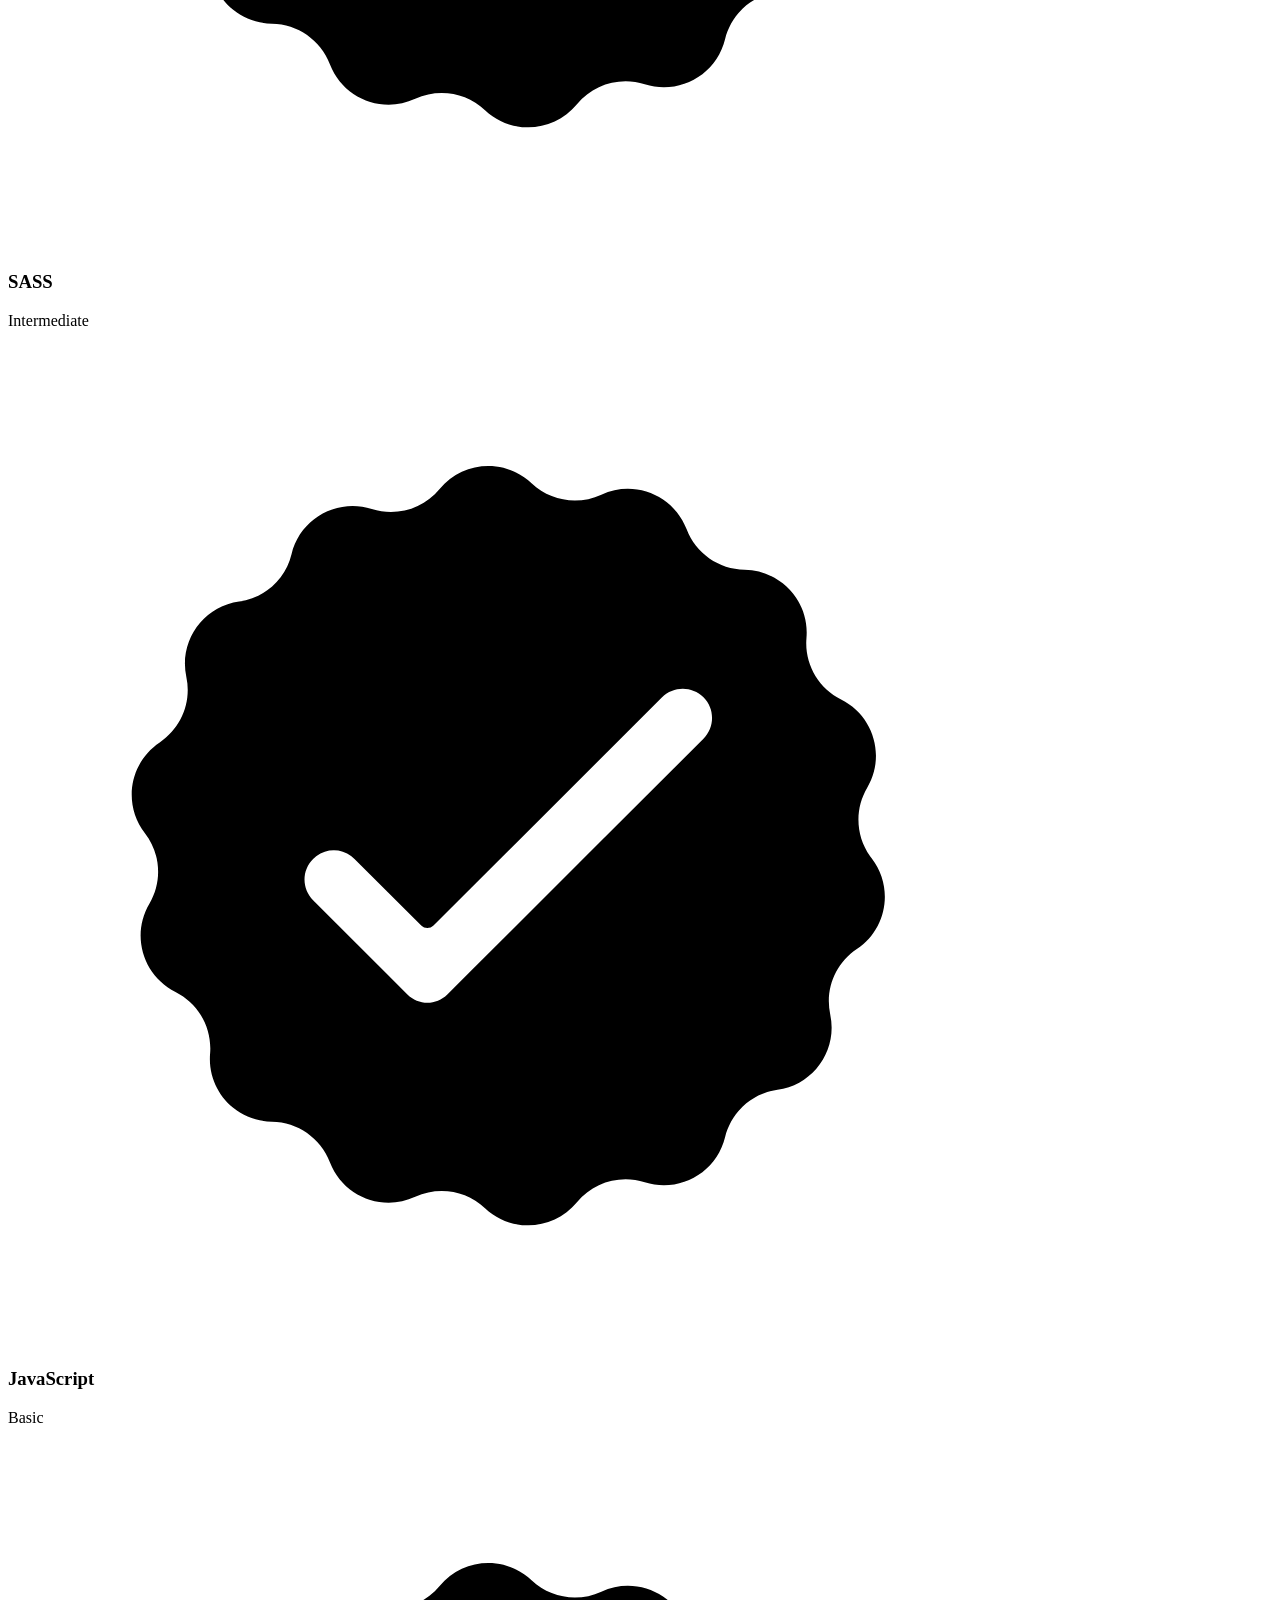
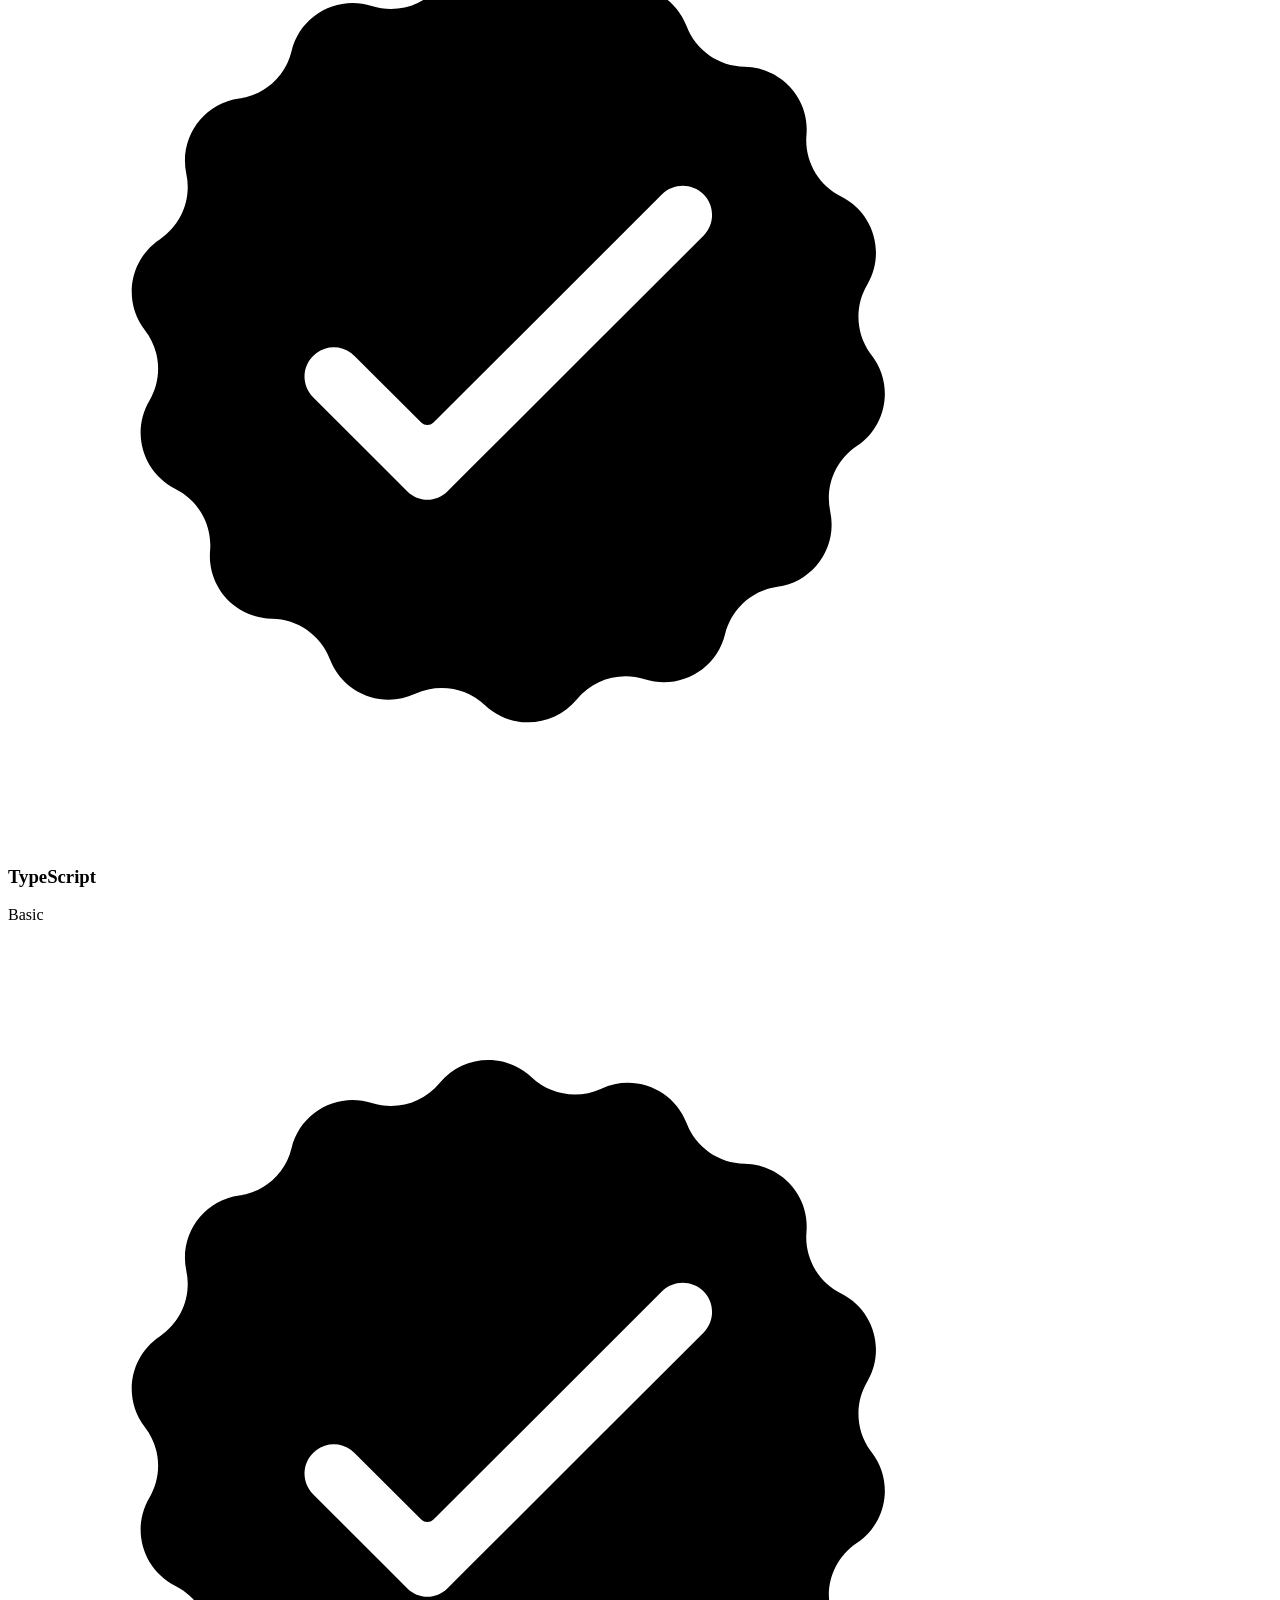
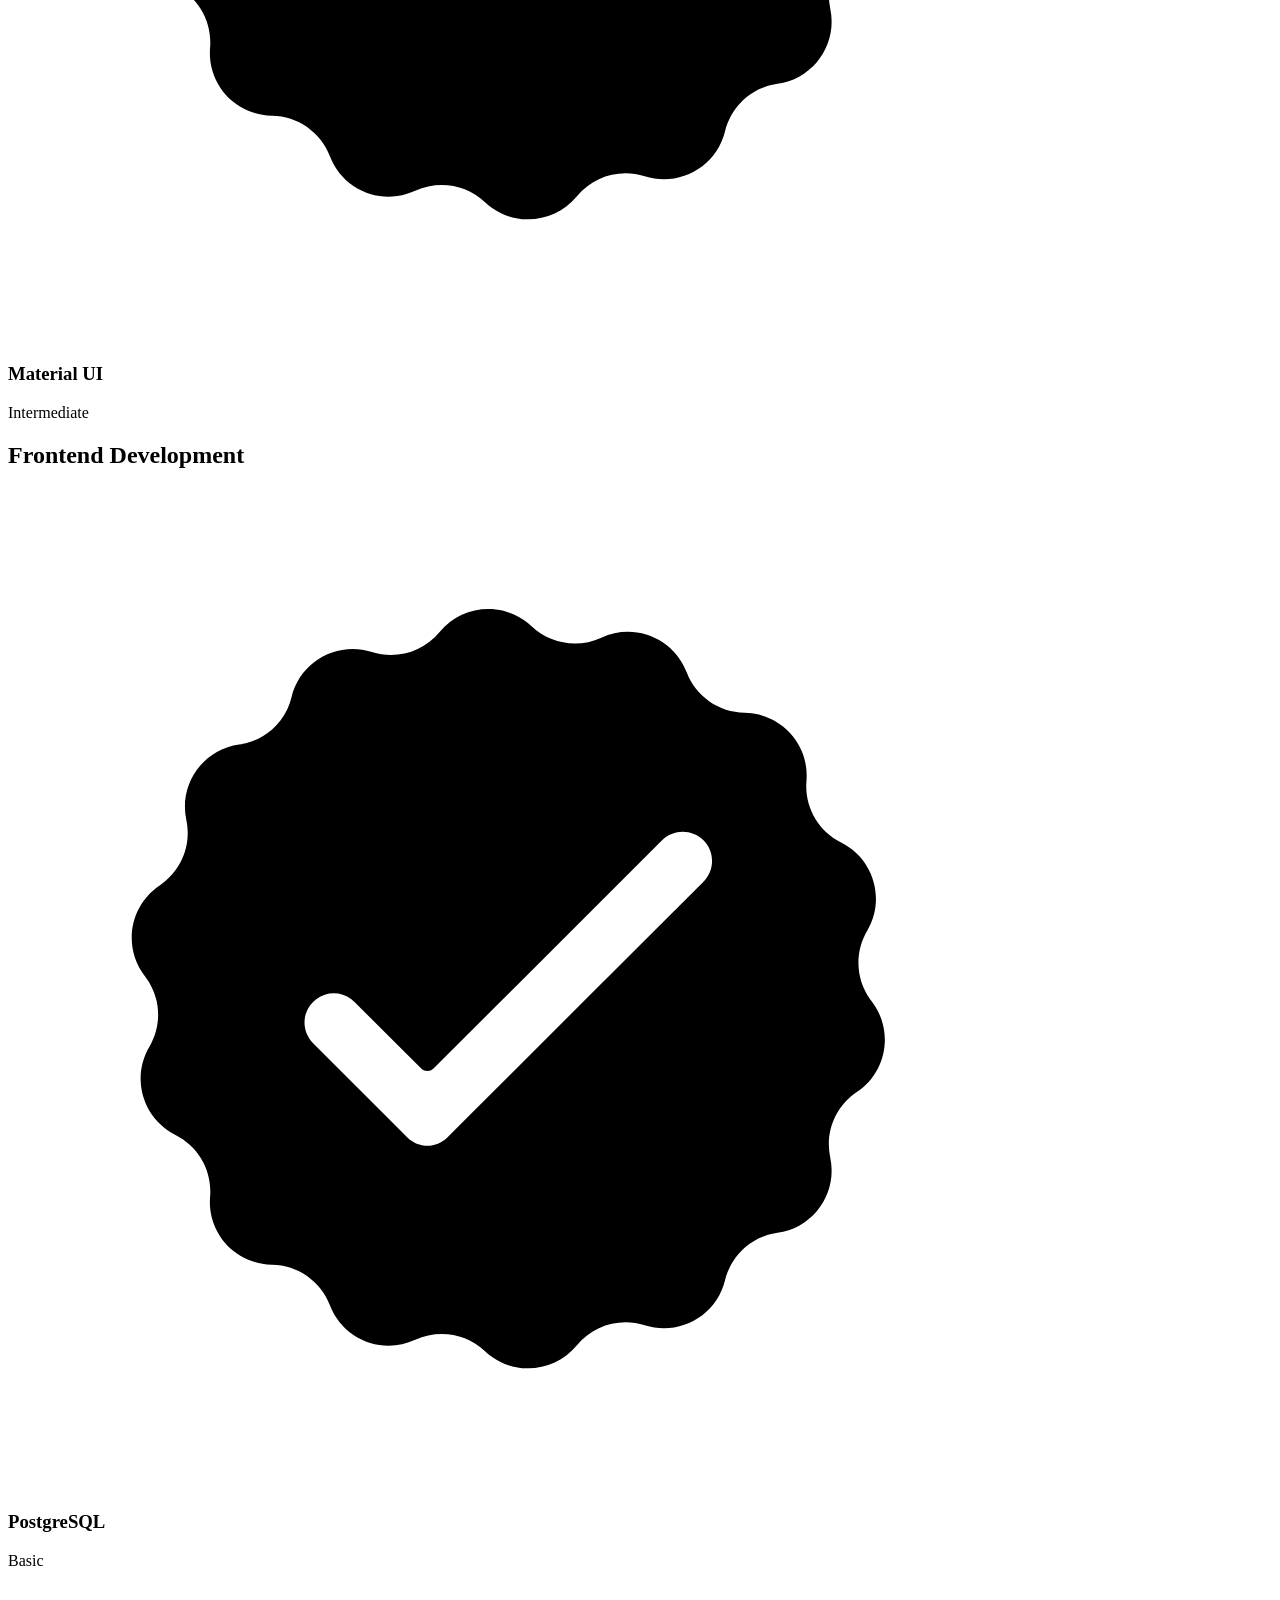
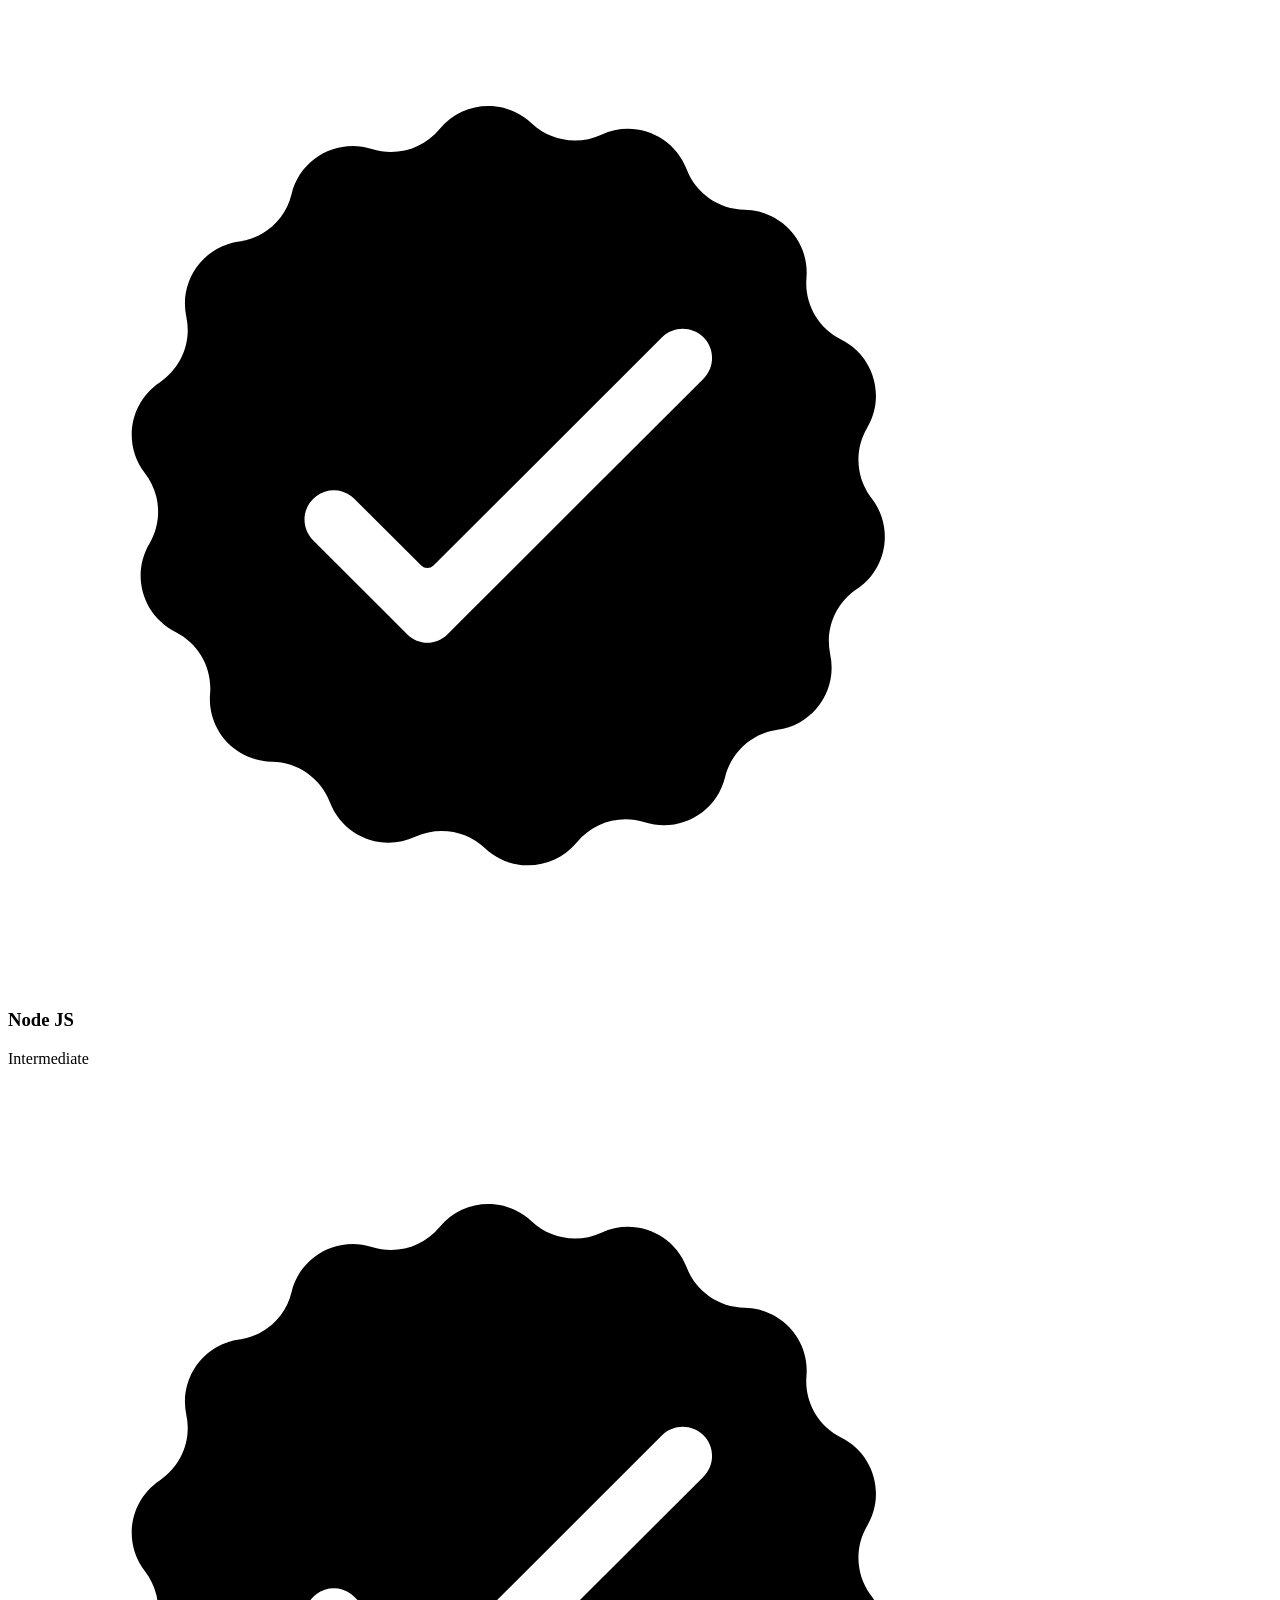
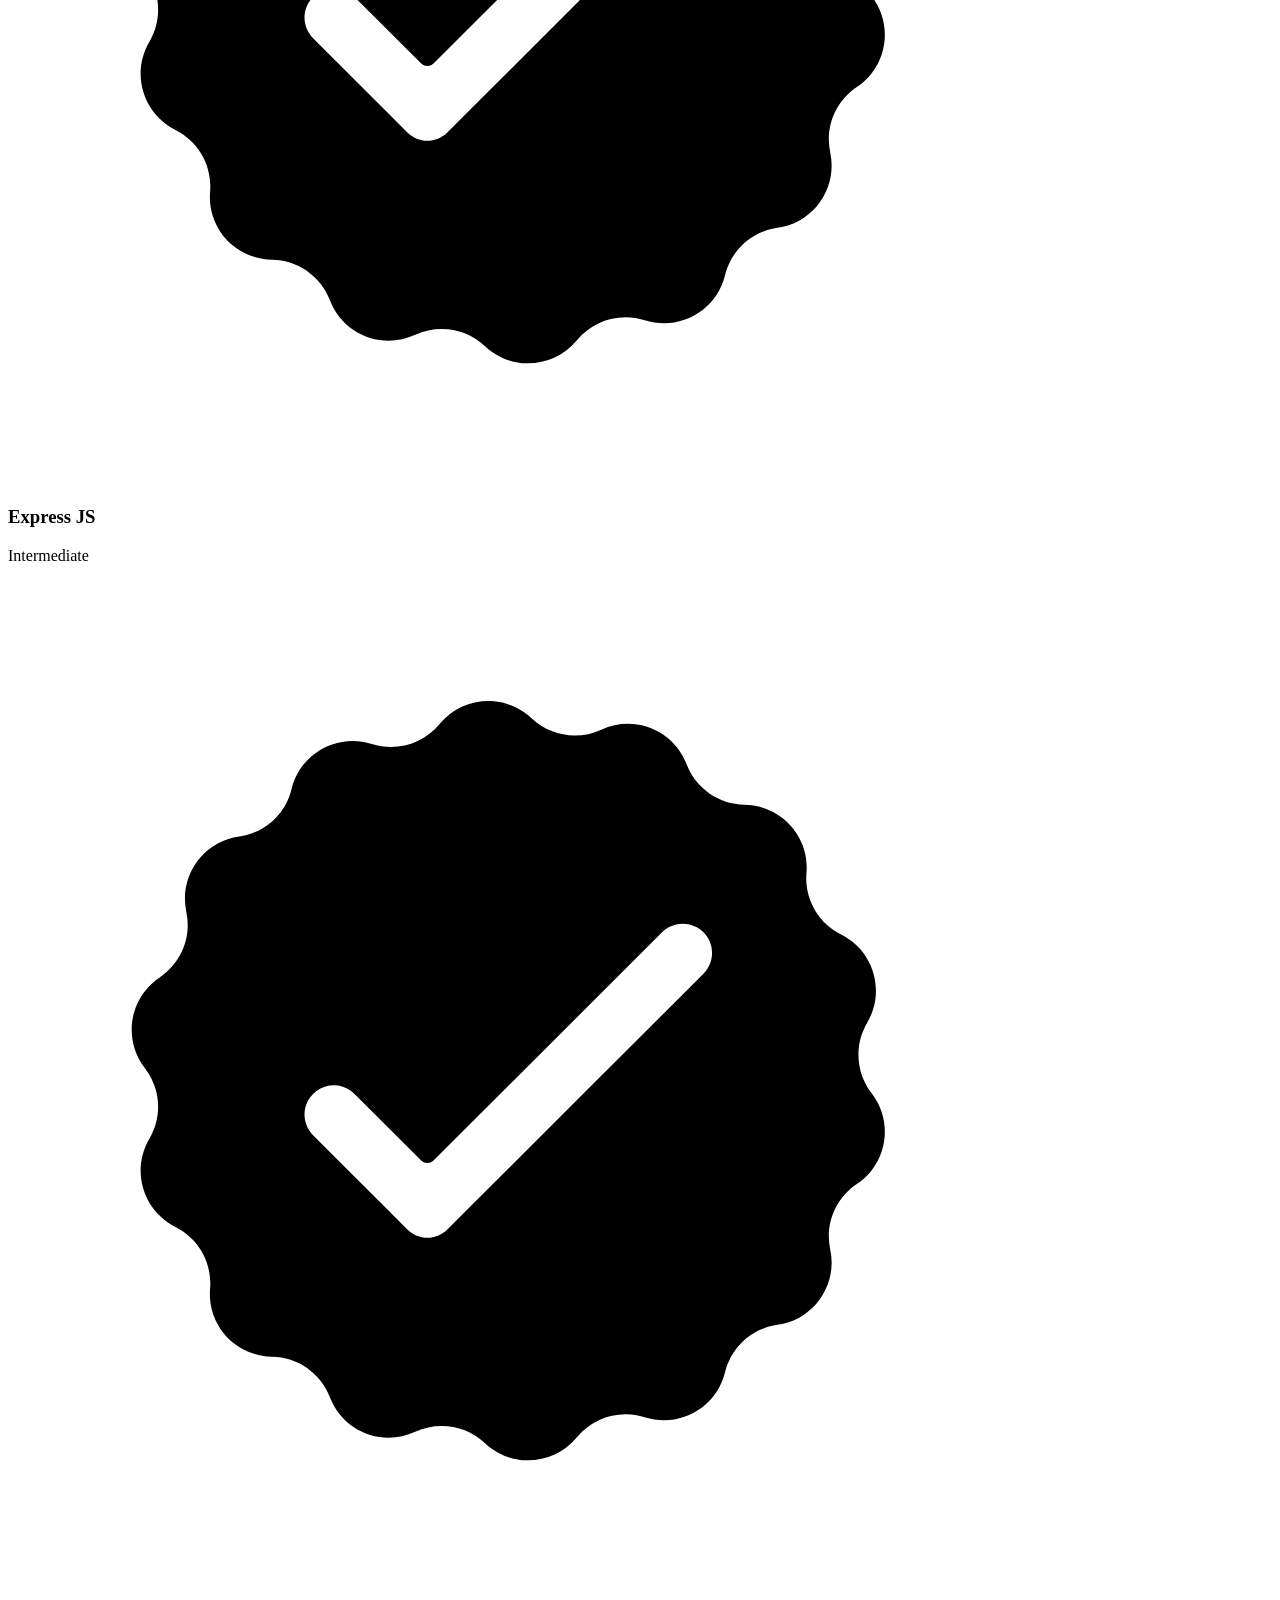
==== commit 0d9c3a03: "Initial commit" ====
--- a/index.html
+++ b/index.html
@@ -1,318 +1,378 @@
 <!DOCTYPE html>
 <html lang="en">
+  <head>
+    <meta charset="UTF-8" />
+    <meta http-equiv="X-UA-Compatible" content="IE=edge" />
+    <meta name="viewport" content="width=device-width, initial-scale=1.0" />
+    <title>My Portfolio</title>
+    <link rel="stylesheet" href="style.css" />
+    <link rel="stylesheet" href="mediaqueries.css" />
+  </head>
+  <body>
+    <nav id="desktop-nav">
+      <div class="logo">Portfolio</div>
+      <div>
+        <ul class="nav-links">
+          <li><a href="#about">About</a></li>
+          <li><a href="#experience">Experience</a></li>
+          <li><a href="#projects">Projects</a></li>
+          <li><a href="#contact">Contact</a></li>
+        </ul>
+      </div>
+    </nav>
+    <nav id="hamburger-nav">
+      <div class="logo">Manish Sharma</div>
+      <div class="hamburger-menu">
+        <div class="hamburger-icon" onclick="toggleMenu()">
+          <span></span>
+          <span></span>
+          <span></span>
+        </div>
+        <div class="menu-links">
+          <li><a href="#about" onclick="toggleMenu()">About</a></li>
+          <li><a href="#experience" onclick="toggleMenu()">Experience</a></li>
+          <li><a href="#projects" onclick="toggleMenu()">Projects</a></li>
+          <li><a href="#contact" onclick="toggleMenu()">Contact</a></li>
+        </div>
+      </div>
+    </nav>
+    <section id="profile">
+      <div class="section__pic-container">
+        <img src="./assets/profile-pic.png" alt="profile picture" />
+      </div>
+      <div class="section__text">
+        <p class="section__text__p1">Hello, I'm</p>
+        <h1 class="title">Manish Sharma</h1>
+        <p class="section__text__p2">Web Developer</p>
+        <div class="btn-container">
+          <button
+            class="btn btn-color-2"
+            onclick="window.open('./assets/resume.pdf')"
+          >
+            Download CV
+          </button>
+          <button class="btn btn-color-1" onclick="location.href='./#contact'">
+            Contact Info
+          </button>
+        </div>
+        <div id="socials-container">
+          <img
+            src="./assets/linkedin.png"
+            alt="My LinkedIn profile"
+            class="icon"
+            onclick="location.href='https:www.linkedin.com/in/manishsharma18/'"
+          />
+          <img
+            src="./assets/github.png"
+            alt="My Github profile"
+            class="icon"
+            onclick="location.href='https:github.com/manishsharma1804'"
+          />
+        </div>
+      </div>
+    </section>
+    <section id="about">
+      <p class="section__text__p1">Get To Know More</p>
+      <h1 class="title">About Me</h1>
+      <div class="section-container">
+        <div class="section__pic-container">
+          <img
+            src="./assets/about-pic.jpg"
+            alt="Profile picture"
+            class="about-pic"
+          />
+        </div>
+        <div class="about-details-container">
+          <div class="about-containers">
+            <div class="details-container">
+              <img
+                src="./assets/experience.png"
+                alt="Experience icon"
+                class="icon"
+              />
+              <h3>Experience</h3>
+              <p>2+ years <br />Full Stack Development</p>
+            </div>
+            <div class="details-container">
+              <img
+                src="./assets/education.png"
+                alt="Education icon"
+                class="icon"
+              />
+              <h3>Education</h3>
+              <p>Bachelor's of computer Application<br />Master's of Computer Application</p>
+            </div>
+          </div>
+          <div class="text-container">
+            <p>
+              Hello! I'm <strong>Manish Kumar Sharma,</strong> an analytical professional from Ranchi, Jharkhand, with a strong technical background and critical thinking skills. I excel in data-driven environments, tackling challenges with positivity and determination. My journey in tech began with a passion for problem-solving and innovation, leading me to pursue a BCA at Sai Nath University and an MCA at Sarala Birla University. Over the years, I've developed a solid foundation in front-end and back-end development, focusing on scalable and efficient applications.
 
-<head>
-    <meta charset="UTF-8">
-    <meta http-equiv="X-UA-Compatible" content="IE=edge">
-    <meta name="viewport" content="width=device-width, initial-scale=1.0">
-    <title>Potfolio</title>
-
-    <link rel="stylesheet" href="style.css">
-
-    <!-- box icons -->
-    <link href='https://unpkg.com/boxicons@2.1.4/css/boxicons.min.css' rel='stylesheet'>
-</head>
-
-<body>
-
-    <!-- header design -->
-    <header class="header">
-        <a href="#" class="logo">Portfolio.<span class="animate" style="--i:1;"></span></a>
-
-        <div class="bx bx-menu" id="menu-icon"><span class="animate" style="--i:2;"></span></div>
-
-        <nav class="navbar">
-            <a href="#home" class="active">Home</a>
-            <a href="#about">About</a>
-            <a href="#education">Education</a>
-            <a href="#skills">Skills</a>
-            <a href="#contact">Contact</a>
-
-            <span class="active-nav"></span>
-            <span class="animate" style="--i:2;"></span>
-        </nav>
-    </header>
-
-    <!-- home section design -->
-    <section class="home show-animate" id="home">
-        <div class="home-content">
-            <h1>Hi, I'm <span>Manish Sharma</span><span class="animate" style="--i:2;"></span></h1>
-            <div class="text-animate">
-                <h3>Full Stack Developer</h3>
-                <span class="animate" style="--i:3;"></span>
-            </div>
-            <p> With a solid foundation in Computer Applications, holding a Bachelor's degree in Computer Applications (BCA). My journey into the realm of technology has been a fascinating adventure, marked by a deep passion for crafting robust and innovative solutions.
-                <span class="animate" style="--i:4;"></span>
             </p>
-
-            <div class="btn-box">
-                <a href="#" class="btn" onclick="downloadPDF()">Resume</a>
-                <a href="mailto:manishgrdh@gmail.com" class="btn">Let's Talk</a>
-                <span class="animate" style="--i:5;"></span>
-            </div>
-        </div>
-
-        <div class="home-sci">
-            <a href="https://www.facebook.com/me.manish18" target="_blank"><i class='bx bxl-facebook'></i></a>
-            <a href="https://www.linkedin.com/in/manishsharma18/"target="_blank"><i class='bx bxl-linkedin'></i></a>
-            <a href="https://github.com/manishsharma1804"target="_blank"><i class='bx bxl-github'></i></a>
-            <a href="https://www.instagram.com/me.manish18/"target="_blank"><i class='bx bxl-instagram'></i></a>
-            <a href="https://twitter.com/me_manish18"target="_blank"><i class='bx bxl-twitter'></i></a>
-            <span class="animate" style="--i:6;"></span>
-        </div>
-
-        <div class="home-imgHover"></div>
-        <span class="animate home-img" style="--i:7;"></span>
-    </section>
-
-    <!-- about section design -->
-    <section class="about" id="about">
-        <h2 class="heading">About <span>Me</span><span class="animate scroll" style="--i:1;"></span></h2>
-
-        <div class="about-img">
-            <img src="images/about.png" alt="">
-            <span class="circle-spin"></span>
-            <span class="animate scroll" style="--i:2;"></span>
-        </div>
-
-        <div class="about-content">
-            <h3>Hi there! Glad to see you here.<span class="animate scroll" style="--i:3;"></span></h3>
-            <p>I've not just learned the theories; I've transformed knowledge into practical expertise.<br>As a full-stack developer, I revel in the intricate dance between frontend and backend technologies. <br>Fluent in languages like JAVA, and well-versed in frameworks. I bring a holistic approach to my development projects.<br>For me, coding is more than strings of characters; it's about problem-solving and turning ideas into tangible, user-centric solutions.<br>Crafting intuitive user interfaces and optimizing backend functionalities are the puzzle pieces I love putting together.
-                
-                The world of technology is a perpetual learning journey, and I'm all in. Exploring the latest in tech, attending conferences, and participating in collaborative learning endeavors are my ways of staying on the cutting edge. I'm not just chasing trends; I'm setting them.
-                
-                But it's not just about the code. Effective communication and collaboration are my secret sauce. I thrive in diverse teams, valuing the synergy that emerges from unique perspectives. Fostering a positive and collaborative work culture is as crucial to me as writing clean code.
-                
-                As a BCA graduate and a full-stack developer, I see technology as a force for positive change. I'm on the lookout for opportunities that challenge the status quo, where I can leverage my skills to innovate and contribute to projects that leave a lasting impact.
-                
-                Let's connect and explore the possibilities in the ever-evolving landscape of technology. I'm excited about the prospect of bringing my skills, energy, and enthusiasm to your team.
-                
-                
-                <span class="animate scroll" style="--i:4;"></span>
-            </p>
-
-            <div class="btn-box btns">
-                <a href="mailto:manishgrdh@gmail.com" class="btn">Contact Me</a>
-                <span class="animate scroll" style="--i:5;"></span>
-            </div>
-        </div>
-    </section>
-
-    <!-- education section design -->
-    <section class="education" id="education">
-        <h2 class="heading">My <span>Journey</span><span class="animate scroll" style="--i:1;"></span></h2>
-
-        <div class="education-row">
-            <div class="education-column">
-                <h3 class="title">Education<span class="animate scroll" style="--i:2;"></span></h3>
-
-                <div class="education-box">
-                    <div class="education-content">
-                        <div class="content">
-                            <div class="year"><i class='bx bxs-calendar'></i> 2023 - 2025</div>
-                            <h3>Master Degree - Sarala Birla University, Ranchi</h3>
-                            <p>Lorem ipsum dolor, sit amet consectetur
-                                adipisicing elit. Blanditiis dolorem harum
-                                dolorum debitis. Magni, iste! Perferendis
-                                laborum reprehenderit dolorum totam.</p>
-                        </div>
-                    </div>
-
-                    <div class="education-content">
-                        <div class="content">
-                            <div class="year"><i class='bx bxs-calendar'></i> 2020 - 2023</div>
-                            <h3>Graduation Degree - Sai Nath University, Ranchi</h3>
-                            <p>Lorem ipsum dolor, sit amet consectetur
-                                adipisicing elit. Blanditiis dolorem harum
-                                dolorum debitis. Magni, iste! Perferendis
-                                laborum reprehenderit dolorum totam.</p>
-                        </div>
-                    </div>
-
-                    <div class="education-content">
-                        <div class="content">
-                            <div class="year"><i class='bx bxs-calendar'></i> 2018 - 2020</div>
-                            <h3>Intermediate - Subhash Public school, Giridih</h3>
-                            <p>Lorem ipsum dolor, sit amet consectetur
-                                adipisicing elit. Blanditiis dolorem harum
-                                dolorum debitis. Magni, iste! Perferendis
-                                laborum reprehenderit dolorum totam.</p>
-                        </div>
-                    </div>
-
-                    <span class="animate scroll" style="--i:3;"></span>
-                </div>
-            </div>
-
-            <div class="education-column">
-                <h3 class="title">Experience<span class="animate scroll" style="--i:5;"></span></h3>
-
-                <div class="education-box">
-                    <div class="education-content">
-                        <div class="content">
-                            <div class="year"><i class='bx bxs-calendar'></i> 2017 - 2018</div>
-                            <h3>Web Developer Intern - Codezeal Technology Pvt Ltd, Ranchi </h3>
-                            <p>Lorem ipsum dolor, sit amet consectetur
-                                adipisicing elit. Blanditiis dolorem harum
-                                dolorum debitis. Magni, iste! Perferendis
-                                laborum reprehenderit dolorum totam.</p>
-                        </div>
-                    </div>
-
-                    <div class="education-content">
-                        <div class="content">
-                            <div class="year"><i class='bx bxs-calendar'></i> 2018 - 2019</div>
-                            <h3>Web Developer - Company</h3>
-                            <p>Lorem ipsum dolor, sit amet consectetur
-                                adipisicing elit. Blanditiis dolorem harum
-                                dolorum debitis. Magni, iste! Perferendis
-                                laborum reprehenderit dolorum totam.</p>
-                        </div>
-                    </div>
-
-                    <div class="education-content">
-                        <div class="content">
-                            <div class="year"><i class='bx bxs-calendar'></i> 2019 - 2020</div>
-                            <h3>Web Developer - Company</h3>
-                            <p>Lorem ipsum dolor, sit amet consectetur
-                                adipisicing elit. Blanditiis dolorem harum
-                                dolorum debitis. Magni, iste! Perferendis
-                                laborum reprehenderit dolorum totam.</p>
-                        </div>
-                    </div>
-
-                    <span class="animate scroll" style="--i:6;"></span>
-                </div>
-            </div>
-        </div>
-    </section>
-
-    <!-- skills section design -->
-    <section class="skills" id="skills">
-        <h2 class="heading">My <span>Skills</span><span class="animate scroll" style="--i:1;"></span></h2>
-
-        <div class="skills-row">
-            <div class="skills-column">
-                <h3 class="title">Coding Skills<span class="animate scroll" style="--i:2;"></span></h3>
-
-                <div class="skills-box">
-                    <div class="skills-content">
-                        <div class="progress">
-                            <h3>HTML <span>90%</span></h3>
-                            <div class="bar"><span></span></div>
-                        </div>
-
-                        <div class="progress">
-                            <h3>CSS <span>80%</span></h3>
-                            <div class="bar"><span></span></div>
-                        </div>
-
-                        <div class="progress">
-                            <h3>JavaScript <span>65%</span></h3>
-                            <div class="bar"><span></span></div>
-                        </div>
-
-                        <div class="progress">
-                            <h3>Python <span>75%</span></h3>
-                            <div class="bar"><span></span></div>
-                        </div>
-                    </div>
-
-                    <span class="animate scroll" style="--i:3;"></span>
-                </div>
-            </div>
-
-            <div class="skills-column">
-                <h3 class="title">Professional Skills<span class="animate scroll" style="--i:5;"></span></h3>
-
-                <div class="skills-box">
-                    <div class="skills-content">
-                        <div class="progress">
-                            <h3>Web Design <span>95%</span></h3>
-                            <div class="bar"><span></span></div>
-                        </div>
-
-                        <div class="progress">
-                            <h3>Web Development <span>67%</span></h3>
-                            <div class="bar"><span></span></div>
-                        </div>
-
-                        <div class="progress">
-                            <h3>Graphic Design <span>85%</span></h3>
-                            <div class="bar"><span></span></div>
-                        </div>
-
-                        <div class="progress">
-                            <h3>SEO Marketing <span>60%</span></h3>
-                            <div class="bar"><span></span></div>
-                        </div>
-                    </div>
-
-                    <span class="animate scroll" style="--i:6;"></span>
-                </div>
-            </div>
-        </div>
-    </section>
-
-    <!-- contact section design -->
-    <section class="contact" id="contact">
-        <h2 class="heading">Contact <span>Me</span><span class="animate scroll" style="--i:1;"></span></h2>
-
-        <form action="https://formspree.io/f/mjvnydvd" method="post">
-            <div class="input-box">
-                <div class="input-field">
-                    <input type="text" placeholder="Full Name" name="fullName" required>
-                    <span class="focus"></span>
-                </div>
-                <div class="input-field">
-                    <input type="email" placeholder="Email" name="Email" required pattern="[a-zA-Z0-9._%+-]+@[a-zA-Z0-9.-]+\.[a-zA-Z]{2,}">
-                    <span class="focus"></span>
-                </div>
-                <span class="animate scroll" style="--i:3;"></span>
-            </div>
-            <div class="input-box">
-                <div class="input-field">
-                    <input type="tel" placeholder="Valid 10 digit Mobile Number" name="mobile" required pattern="[0-9]{10}">
-                    <span class="focus"></span>
-                </div>
-                <div class="input-field">
-                    <input type="text" placeholder="Email Subject" name="emailsubject" required>
-                    <span class="focus"></span>
-                </div>
-                <span class="animate scroll" style="--i:5;"></span>
-            </div>
-            <div class="textarea-field">
-                <textarea name="message" cols="30" rows="10" placeholder="Your Message" required></textarea>
-                <span class="focus"></span>
-                <span class="animate scroll" style="--i:7;"></span>
-            </div>
-            <div class="btn-box btns">
-                <button type="submit" class="btn">Submit</button>
-                <span class="animate scroll" style="--i:9;"></span>
-            </div>
-        </form>
-        
-    </section>
-
-    <!-- footer design -->
-    <footer class="footer">
-        <div class="footer-text">
-            <p>Copyright &copy; 2024 | Designed and
-                Maintenance by Manish Sharma| All
-                Rights Reserved</p>
-
-            <span class="animate scroll" style="--i:1;"></span>
-        </div>
-
-        <div class="footer-iconTop">
-            <a href="#"><i class='bx bx-up-arrow-alt'></i></a>
-
-            <span class="animate scroll" style="--i:3;"></span>
-        </div>
+          </div>
+        </div>
+      </div>
+      <img
+        src="./assets/arrow.png"
+        alt="Arrow icon"
+        class="icon arrow"
+        onclick="location.href='./#experience'"
+      />
+    </section>
+    <section id="experience">
+      <p class="section__text__p1">Explore My</p>
+      <h1 class="title">Experience</h1>
+      <div class="experience-details-container">
+        <div class="about-containers">
+          <div class="details-container">
+            <h2 class="experience-sub-title">Frontend Development</h2>
+            <div class="article-container">
+              <article>
+                <img
+                  src="./assets/checkmark.png"
+                  alt="Experience icon"
+                  class="icon"
+                />
+                <div>
+                  <h3>HTML</h3>
+                  <p>Experienced</p>
+                </div>
+              </article>
+              <article>
+                <img
+                  src="./assets/checkmark.png"
+                  alt="Experience icon"
+                  class="icon"
+                />
+                <div>
+                  <h3>CSS</h3>
+                  <p>Experienced</p>
+                </div>
+              </article>
+              <article>
+                <img
+                  src="./assets/checkmark.png"
+                  alt="Experience icon"
+                  class="icon"
+                />
+                <div>
+                  <h3>SASS</h3>
+                  <p>Intermediate</p>
+                </div>
+              </article>
+              <article>
+                <img
+                  src="./assets/checkmark.png"
+                  alt="Experience icon"
+                  class="icon"
+                />
+                <div>
+                  <h3>JavaScript</h3>
+                  <p>Basic</p>
+                </div>
+              </article>
+              <article>
+                <img
+                  src="./assets/checkmark.png"
+                  alt="Experience icon"
+                  class="icon"
+                />
+                <div>
+                  <h3>TypeScript</h3>
+                  <p>Basic</p>
+                </div>
+              </article>
+              <article>
+                <img
+                  src="./assets/checkmark.png"
+                  alt="Experience icon"
+                  class="icon"
+                />
+                <div>
+                  <h3>Material UI</h3>
+                  <p>Intermediate</p>
+                </div>
+              </article>
+            </div>
+          </div>
+          <div class="details-container">
+            <h2 class="experience-sub-title">Frontend Development</h2>
+            <div class="article-container">
+              <article>
+                <img
+                  src="./assets/checkmark.png"
+                  alt="Experience icon"
+                  class="icon"
+                />
+                <div>
+                  <h3>PostgreSQL</h3>
+                  <p>Basic</p>
+                </div>
+              </article>
+              <article>
+                <img
+                  src="./assets/checkmark.png"
+                  alt="Experience icon"
+                  class="icon"
+                />
+                <div>
+                  <h3>Node JS</h3>
+                  <p>Intermediate</p>
+                </div>
+              </article>
+              <article>
+                <img
+                  src="./assets/checkmark.png"
+                  alt="Experience icon"
+                  class="icon"
+                />
+                <div>
+                  <h3>Express JS</h3>
+                  <p>Intermediate</p>
+                </div>
+              </article>
+              <article>
+                <img
+                  src="./assets/checkmark.png"
+                  alt="Experience icon"
+                  class="icon"
+                />
+                <div>
+                  <h3>Git</h3>
+                  <p>Intermediate</p>
+                </div>
+              </article>
+            </div>
+          </div>
+        </div>
+      </div>
+      <img
+        src="./assets/arrow.png"
+        alt="Arrow icon"
+        class="icon arrow"
+        onclick="location.href='./#projects'"
+      />
+    </section>
+    <section id="projects">
+      <p class="section__text__p1">Browse My Recent</p>
+      <h1 class="title">Projects</h1>
+      <div class="experience-details-container">
+        <div class="about-containers">
+          <div class="details-container color-container">
+            <div class="article-container">
+              <img
+                src="./assets/project-1.png"
+                alt="Project 1"
+                class="project-img"
+              />
+            </div>
+            <h2 class="experience-sub-title project-title">Project One</h2>
+            <div class="btn-container">
+              <button
+                class="btn btn-color-2 project-btn"
+                onclick="location.href='https://github.com/'"
+              >
+                Github
+              </button>
+              <button
+                class="btn btn-color-2 project-btn"
+                onclick="location.href='https://github.com/'"
+              >
+                Live Demo
+              </button>
+            </div>
+          </div>
+          <div class="details-container color-container">
+            <div class="article-container">
+              <img
+                src="./assets/project-2.png"
+                alt="Project 2"
+                class="project-img"
+              />
+            </div>
+            <h2 class="experience-sub-title project-title">Project Two</h2>
+            <div class="btn-container">
+              <button
+                class="btn btn-color-2 project-btn"
+                onclick="location.href='https://github.com/'"
+              >
+                Github
+              </button>
+              <button
+                class="btn btn-color-2 project-btn"
+                onclick="location.href='https://github.com/'"
+              >
+                Live Demo
+              </button>
+            </div>
+          </div>
+          <div class="details-container color-container">
+            <div class="article-container">
+              <img
+                src="./assets/project-3.png"
+                alt="Project 3"
+                class="project-img"
+              />
+            </div>
+            <h2 class="experience-sub-title project-title">Project Three</h2>
+            <div class="btn-container">
+              <button
+                class="btn btn-color-2 project-btn"
+                onclick="location.href='https://github.com/'"
+              >
+                Github
+              </button>
+              <button
+                class="btn btn-color-2 project-btn"
+                onclick="location.href='https://github.com/'"
+              >
+                Live Demo
+              </button>
+            </div>
+          </div>
+        </div>
+      </div>
+      <img
+        src="./assets/arrow.png"
+        alt="Arrow icon"
+        class="icon arrow"
+        onclick="location.href='./#contact'"
+      />
+    </section>
+    <section id="contact">
+      <p class="section__text__p1">Get in Touch</p>
+      <h1 class="title">Contact Me</h1>
+      <div class="contact-info-upper-container">
+        <div class="contact-info-container">
+          <img
+            src="./assets/email.png"
+            alt="Email icon"
+            class="icon contact-icon email-icon"
+          />
+          <p><a href="mailto:examplemail@gmail.com">manishgrdh@gmail.com</a></p>
+        </div>
+        <div class="contact-info-container">
+          <img
+            src="./assets/linkedin.png"
+            alt="LinkedIn icon"
+            class="icon contact-icon"
+          />
+          <p><a href="https://www.linkedin.com/in/manishsharma18/">LinkedIn</a></p>
+        </div>
+      </div>
+    </section>
+    <footer>
+      <nav>
+        <div class="nav-links-container">
+          <ul class="nav-links">
+            <li><a href="#about">About</a></li>
+            <li><a href="#experience">Experience</a></li>
+            <li><a href="#projects">Projects</a></li>
+            <li><a href="#contact">Contact</a></li>
+          </ul>
+        </div>
+      </nav>
+      <p>Copyright &#169; 2024 Manish Sharma. All Rights Reserved.</p>
     </footer>
-
-
     <script src="script.js"></script>
-</body>
-
-</html>+  </body>
+</html>
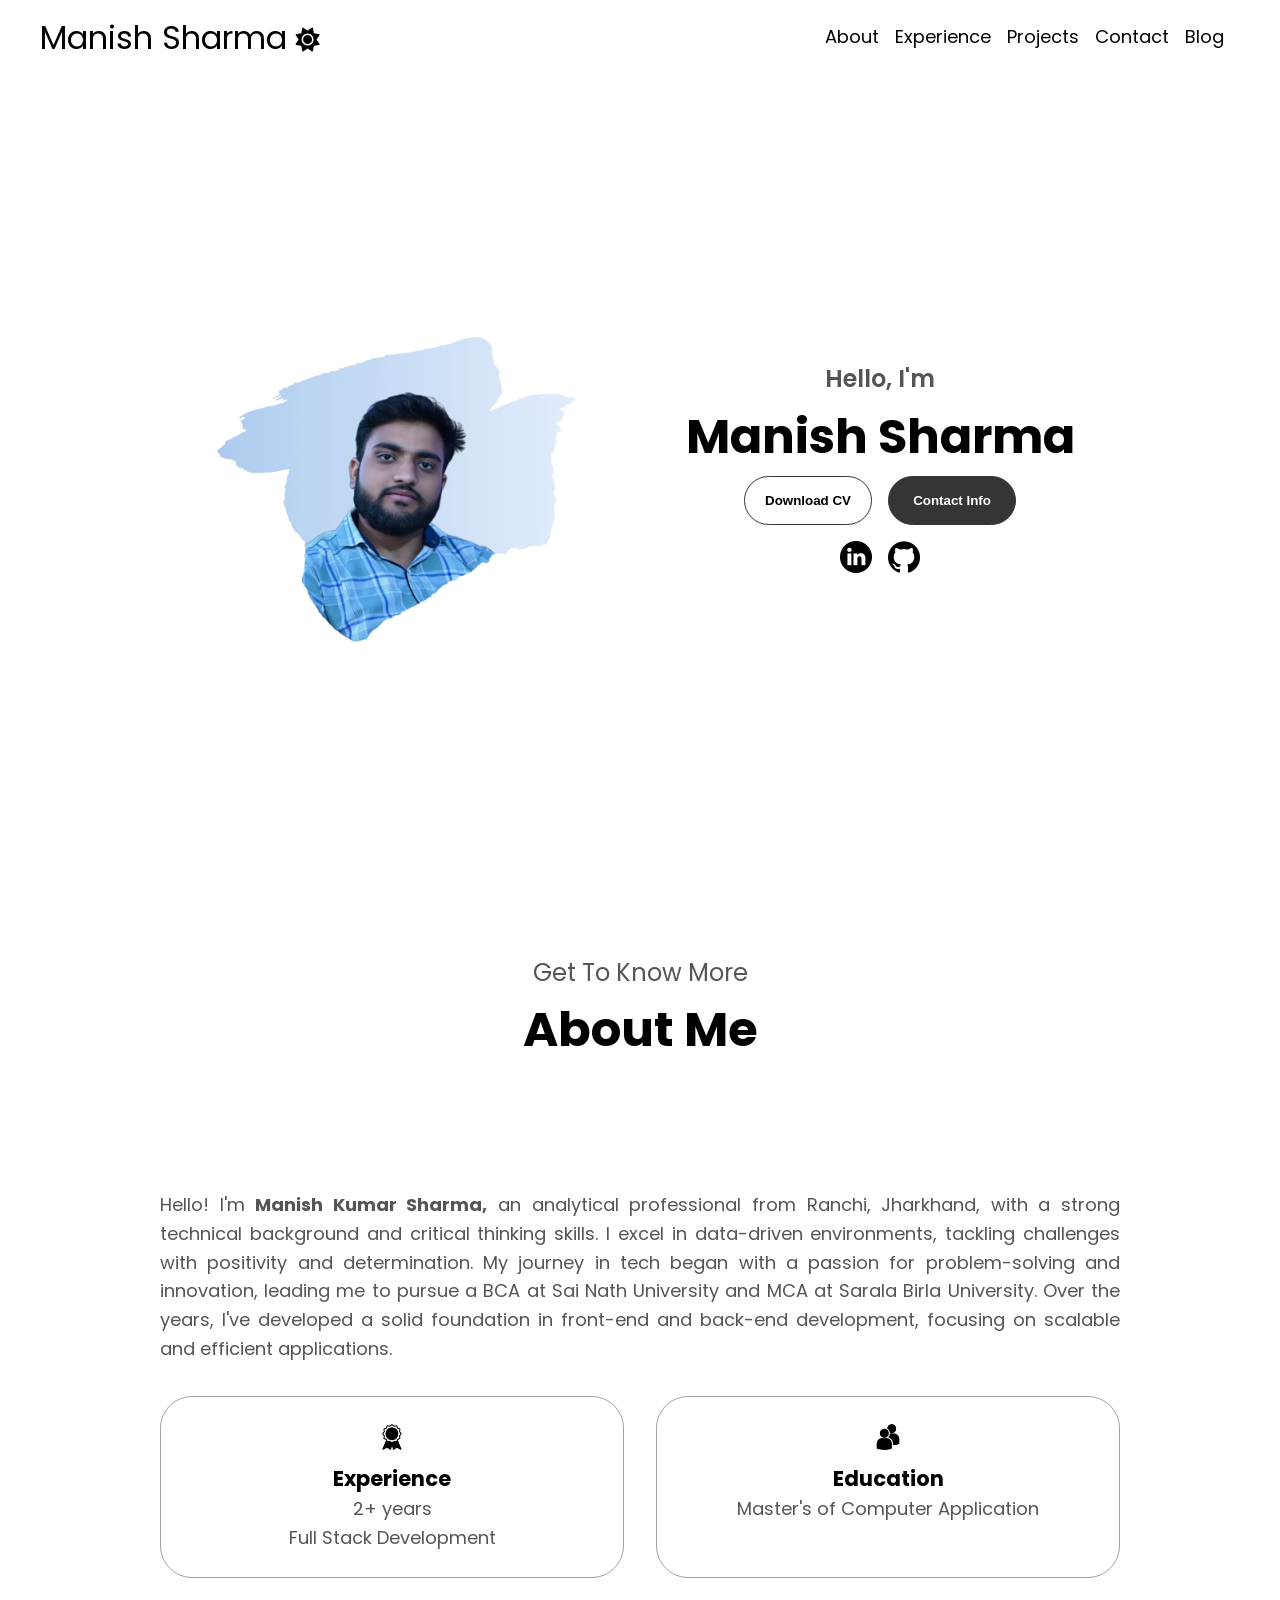
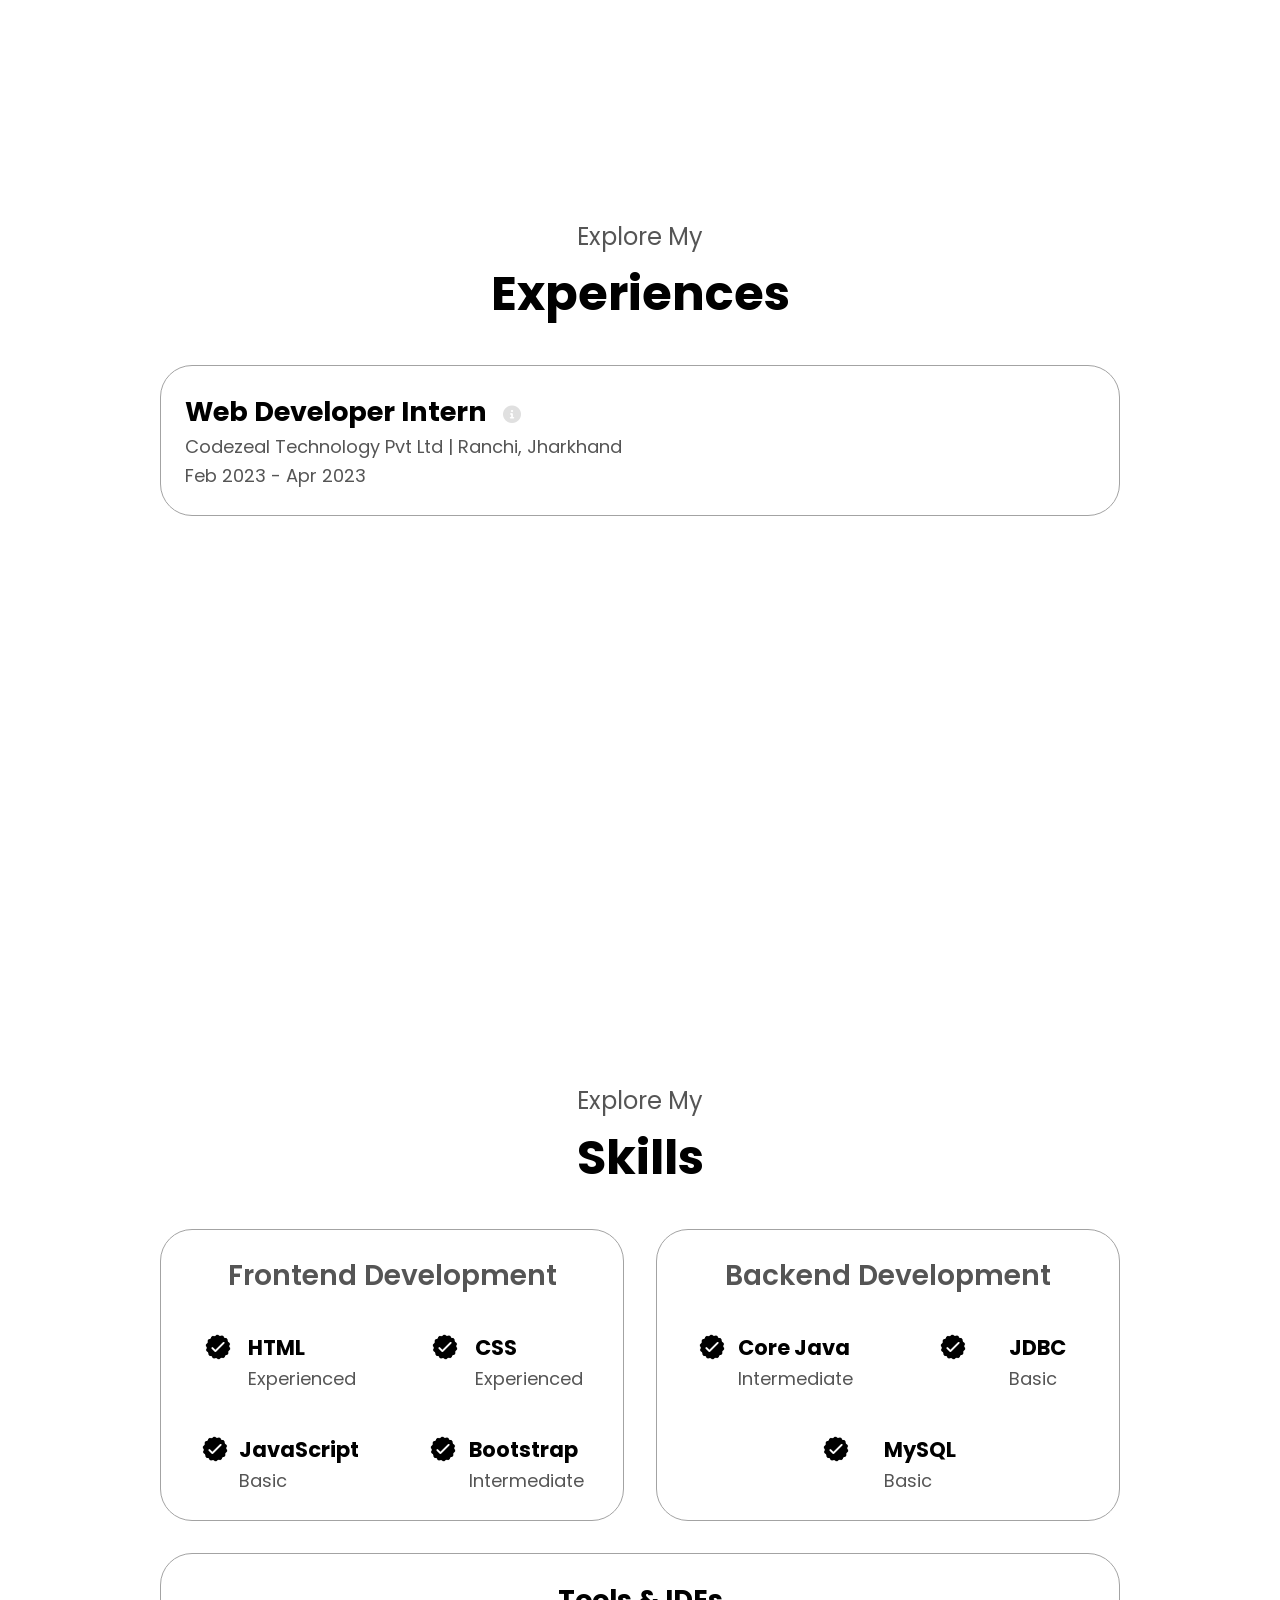
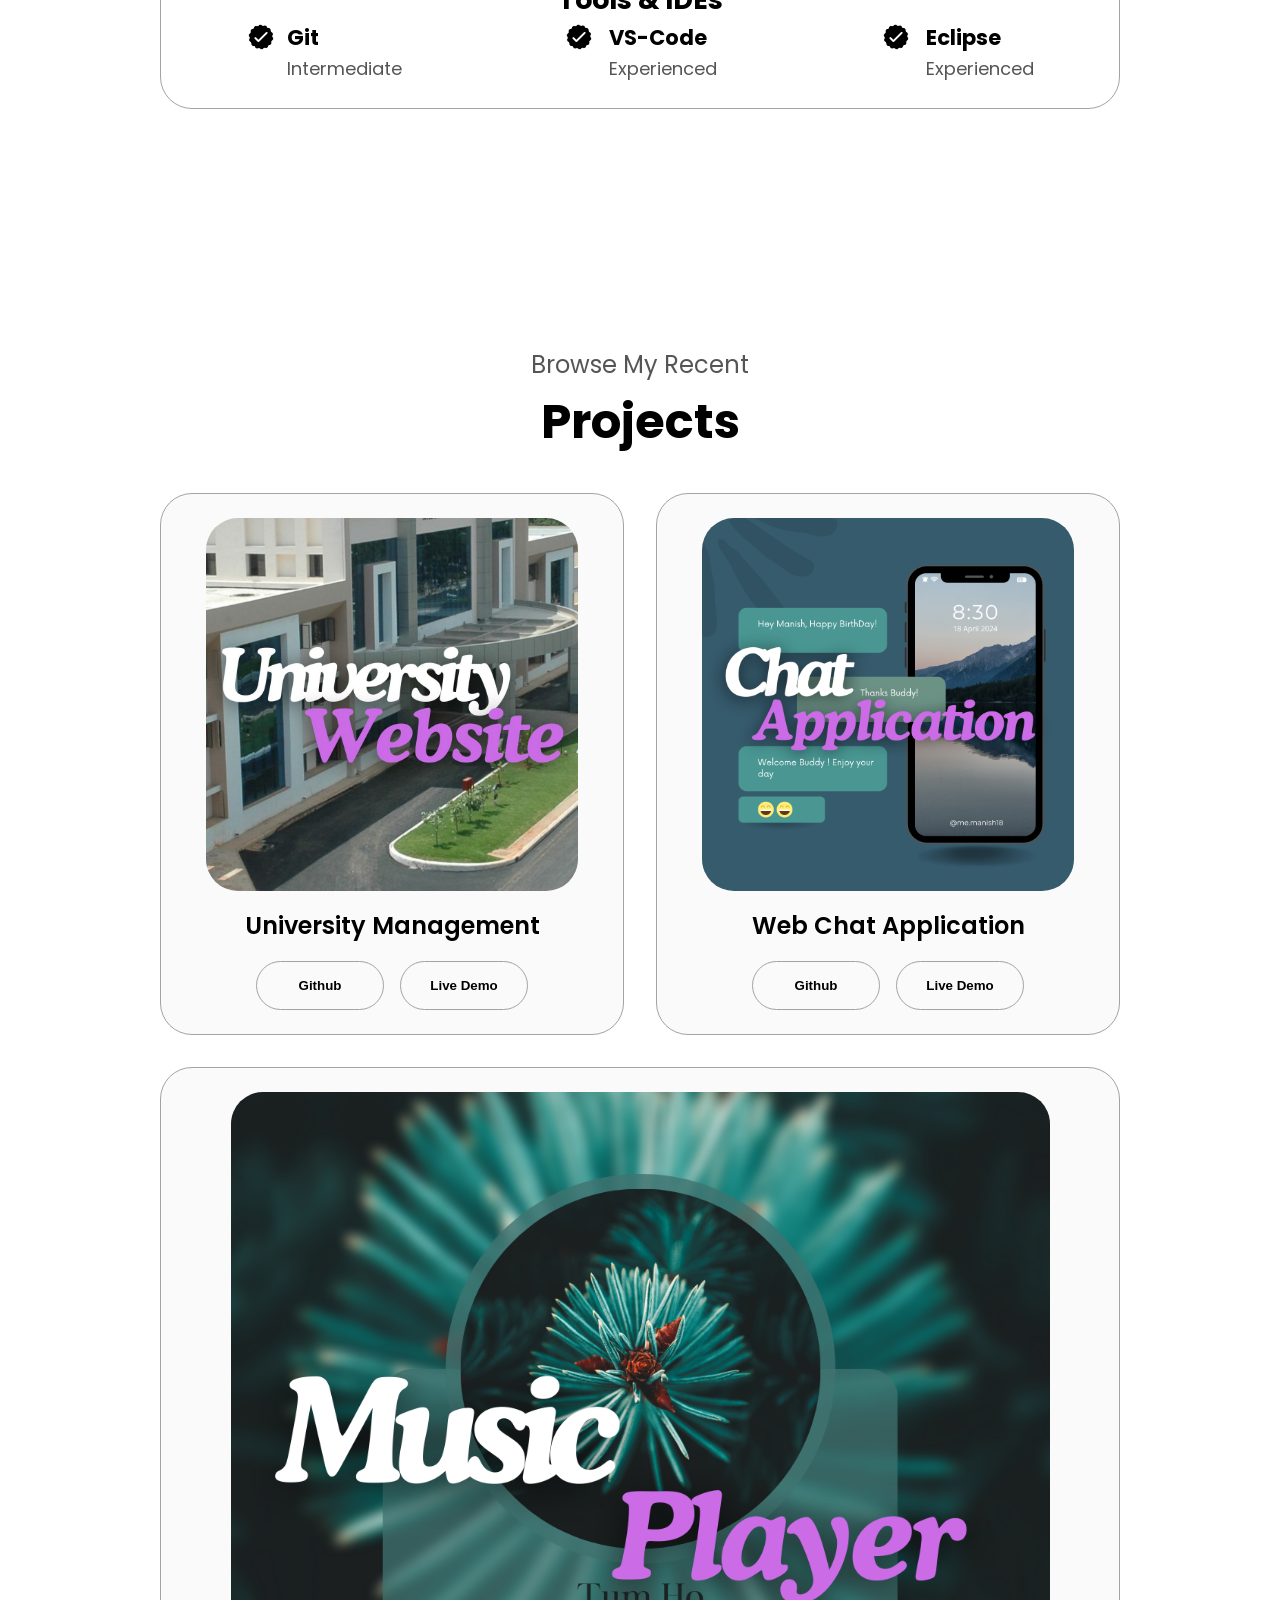
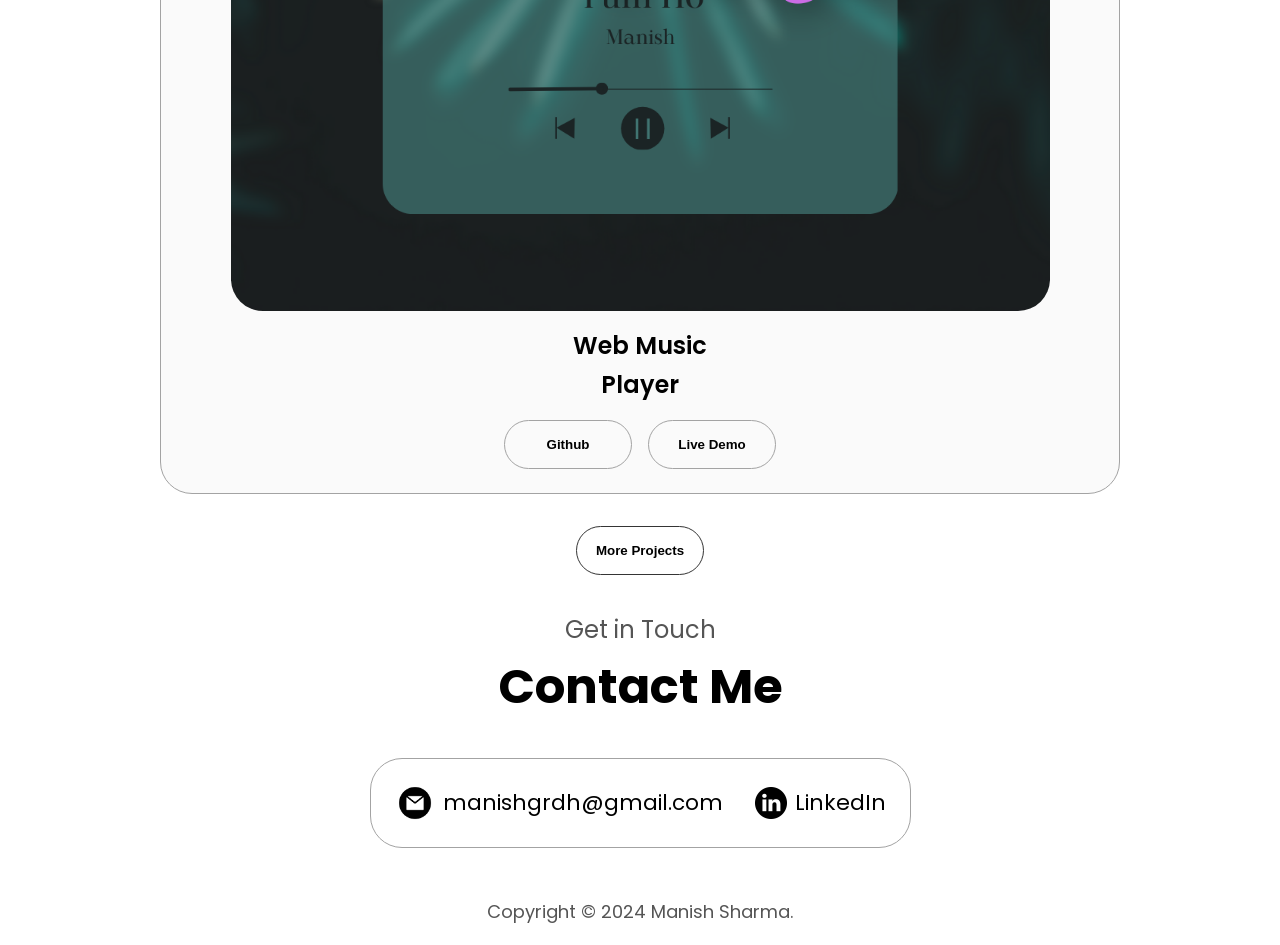
==== commit 969b15ab: "mmm" ====
--- a/index.html
+++ b/index.html
@@ -1,378 +1,318 @@
 <!DOCTYPE html>
 <html lang="en">
-  <head>
+<head>
     <meta charset="UTF-8" />
-    <meta http-equiv="X-UA-Compatible" content="IE=edge" />
     <meta name="viewport" content="width=device-width, initial-scale=1.0" />
     <title>My Portfolio</title>
     <link rel="stylesheet" href="style.css" />
     <link rel="stylesheet" href="mediaqueries.css" />
-  </head>
-  <body>
+    <link rel="stylesheet" href="https://cdnjs.cloudflare.com/ajax/libs/font-awesome/6.0.0-beta3/css/all.min.css">
+
+</head>
+<body>
+    
+    <!-- Navigation -->
     <nav id="desktop-nav">
-      <div class="logo">Portfolio</div>
-      <div>
+        <div class="logo">Manish Sharma
+            <button id="dark-mode-toggle">
+                <i class="fa-solid fa-sun" id="sun-icon"></i>
+                <i class="fa-solid fa-moon" id="moon-icon"></i>
+            </button>
+        </div>
+        
         <ul class="nav-links">
-          <li><a href="#about">About</a></li>
-          <li><a href="#experience">Experience</a></li>
-          <li><a href="#projects">Projects</a></li>
-          <li><a href="#contact">Contact</a></li>
-        </ul>
-      </div>
-    </nav>
-    <nav id="hamburger-nav">
-      <div class="logo">Manish Sharma</div>
-      <div class="hamburger-menu">
-        <div class="hamburger-icon" onclick="toggleMenu()">
-          <span></span>
-          <span></span>
-          <span></span>
-        </div>
-        <div class="menu-links">
-          <li><a href="#about" onclick="toggleMenu()">About</a></li>
-          <li><a href="#experience" onclick="toggleMenu()">Experience</a></li>
-          <li><a href="#projects" onclick="toggleMenu()">Projects</a></li>
-          <li><a href="#contact" onclick="toggleMenu()">Contact</a></li>
-        </div>
-      </div>
-    </nav>
-    <section id="profile">
-      <div class="section__pic-container">
-        <img src="./assets/profile-pic.png" alt="profile picture" />
-      </div>
-      <div class="section__text">
-        <p class="section__text__p1">Hello, I'm</p>
-        <h1 class="title">Manish Sharma</h1>
-        <p class="section__text__p2">Web Developer</p>
-        <div class="btn-container">
-          <button
-            class="btn btn-color-2"
-            onclick="window.open('./assets/resume.pdf')"
-          >
-            Download CV
-          </button>
-          <button class="btn btn-color-1" onclick="location.href='./#contact'">
-            Contact Info
-          </button>
-        </div>
-        <div id="socials-container">
-          <img
-            src="./assets/linkedin.png"
-            alt="My LinkedIn profile"
-            class="icon"
-            onclick="location.href='https:www.linkedin.com/in/manishsharma18/'"
-          />
-          <img
-            src="./assets/github.png"
-            alt="My Github profile"
-            class="icon"
-            onclick="location.href='https:github.com/manishsharma1804'"
-          />
-        </div>
-      </div>
-    </section>
-    <section id="about">
-      <p class="section__text__p1">Get To Know More</p>
-      <h1 class="title">About Me</h1>
-      <div class="section-container">
-        <div class="section__pic-container">
-          <img
-            src="./assets/about-pic.jpg"
-            alt="Profile picture"
-            class="about-pic"
-          />
-        </div>
-        <div class="about-details-container">
-          <div class="about-containers">
-            <div class="details-container">
-              <img
-                src="./assets/experience.png"
-                alt="Experience icon"
-                class="icon"
-              />
-              <h3>Experience</h3>
-              <p>2+ years <br />Full Stack Development</p>
-            </div>
-            <div class="details-container">
-              <img
-                src="./assets/education.png"
-                alt="Education icon"
-                class="icon"
-              />
-              <h3>Education</h3>
-              <p>Bachelor's of computer Application<br />Master's of Computer Application</p>
-            </div>
-          </div>
-          <div class="text-container">
-            <p>
-              Hello! I'm <strong>Manish Kumar Sharma,</strong> an analytical professional from Ranchi, Jharkhand, with a strong technical background and critical thinking skills. I excel in data-driven environments, tackling challenges with positivity and determination. My journey in tech began with a passion for problem-solving and innovation, leading me to pursue a BCA at Sai Nath University and an MCA at Sarala Birla University. Over the years, I've developed a solid foundation in front-end and back-end development, focusing on scalable and efficient applications.
-
-            </p>
-          </div>
-        </div>
-      </div>
-      <img
-        src="./assets/arrow.png"
-        alt="Arrow icon"
-        class="icon arrow"
-        onclick="location.href='./#experience'"
-      />
-    </section>
-    <section id="experience">
-      <p class="section__text__p1">Explore My</p>
-      <h1 class="title">Experience</h1>
-      <div class="experience-details-container">
-        <div class="about-containers">
-          <div class="details-container">
-            <h2 class="experience-sub-title">Frontend Development</h2>
-            <div class="article-container">
-              <article>
-                <img
-                  src="./assets/checkmark.png"
-                  alt="Experience icon"
-                  class="icon"
-                />
-                <div>
-                  <h3>HTML</h3>
-                  <p>Experienced</p>
-                </div>
-              </article>
-              <article>
-                <img
-                  src="./assets/checkmark.png"
-                  alt="Experience icon"
-                  class="icon"
-                />
-                <div>
-                  <h3>CSS</h3>
-                  <p>Experienced</p>
-                </div>
-              </article>
-              <article>
-                <img
-                  src="./assets/checkmark.png"
-                  alt="Experience icon"
-                  class="icon"
-                />
-                <div>
-                  <h3>SASS</h3>
-                  <p>Intermediate</p>
-                </div>
-              </article>
-              <article>
-                <img
-                  src="./assets/checkmark.png"
-                  alt="Experience icon"
-                  class="icon"
-                />
-                <div>
-                  <h3>JavaScript</h3>
-                  <p>Basic</p>
-                </div>
-              </article>
-              <article>
-                <img
-                  src="./assets/checkmark.png"
-                  alt="Experience icon"
-                  class="icon"
-                />
-                <div>
-                  <h3>TypeScript</h3>
-                  <p>Basic</p>
-                </div>
-              </article>
-              <article>
-                <img
-                  src="./assets/checkmark.png"
-                  alt="Experience icon"
-                  class="icon"
-                />
-                <div>
-                  <h3>Material UI</h3>
-                  <p>Intermediate</p>
-                </div>
-              </article>
-            </div>
-          </div>
-          <div class="details-container">
-            <h2 class="experience-sub-title">Frontend Development</h2>
-            <div class="article-container">
-              <article>
-                <img
-                  src="./assets/checkmark.png"
-                  alt="Experience icon"
-                  class="icon"
-                />
-                <div>
-                  <h3>PostgreSQL</h3>
-                  <p>Basic</p>
-                </div>
-              </article>
-              <article>
-                <img
-                  src="./assets/checkmark.png"
-                  alt="Experience icon"
-                  class="icon"
-                />
-                <div>
-                  <h3>Node JS</h3>
-                  <p>Intermediate</p>
-                </div>
-              </article>
-              <article>
-                <img
-                  src="./assets/checkmark.png"
-                  alt="Experience icon"
-                  class="icon"
-                />
-                <div>
-                  <h3>Express JS</h3>
-                  <p>Intermediate</p>
-                </div>
-              </article>
-              <article>
-                <img
-                  src="./assets/checkmark.png"
-                  alt="Experience icon"
-                  class="icon"
-                />
-                <div>
-                  <h3>Git</h3>
-                  <p>Intermediate</p>
-                </div>
-              </article>
-            </div>
-          </div>
-        </div>
-      </div>
-      <img
-        src="./assets/arrow.png"
-        alt="Arrow icon"
-        class="icon arrow"
-        onclick="location.href='./#projects'"
-      />
-    </section>
-    <section id="projects">
-      <p class="section__text__p1">Browse My Recent</p>
-      <h1 class="title">Projects</h1>
-      <div class="experience-details-container">
-        <div class="about-containers">
-          <div class="details-container color-container">
-            <div class="article-container">
-              <img
-                src="./assets/project-1.png"
-                alt="Project 1"
-                class="project-img"
-              />
-            </div>
-            <h2 class="experience-sub-title project-title">Project One</h2>
-            <div class="btn-container">
-              <button
-                class="btn btn-color-2 project-btn"
-                onclick="location.href='https://github.com/'"
-              >
-                Github
-              </button>
-              <button
-                class="btn btn-color-2 project-btn"
-                onclick="location.href='https://github.com/'"
-              >
-                Live Demo
-              </button>
-            </div>
-          </div>
-          <div class="details-container color-container">
-            <div class="article-container">
-              <img
-                src="./assets/project-2.png"
-                alt="Project 2"
-                class="project-img"
-              />
-            </div>
-            <h2 class="experience-sub-title project-title">Project Two</h2>
-            <div class="btn-container">
-              <button
-                class="btn btn-color-2 project-btn"
-                onclick="location.href='https://github.com/'"
-              >
-                Github
-              </button>
-              <button
-                class="btn btn-color-2 project-btn"
-                onclick="location.href='https://github.com/'"
-              >
-                Live Demo
-              </button>
-            </div>
-          </div>
-          <div class="details-container color-container">
-            <div class="article-container">
-              <img
-                src="./assets/project-3.png"
-                alt="Project 3"
-                class="project-img"
-              />
-            </div>
-            <h2 class="experience-sub-title project-title">Project Three</h2>
-            <div class="btn-container">
-              <button
-                class="btn btn-color-2 project-btn"
-                onclick="location.href='https://github.com/'"
-              >
-                Github
-              </button>
-              <button
-                class="btn btn-color-2 project-btn"
-                onclick="location.href='https://github.com/'"
-              >
-                Live Demo
-              </button>
-            </div>
-          </div>
-        </div>
-      </div>
-      <img
-        src="./assets/arrow.png"
-        alt="Arrow icon"
-        class="icon arrow"
-        onclick="location.href='./#contact'"
-      />
-    </section>
-    <section id="contact">
-      <p class="section__text__p1">Get in Touch</p>
-      <h1 class="title">Contact Me</h1>
-      <div class="contact-info-upper-container">
-        <div class="contact-info-container">
-          <img
-            src="./assets/email.png"
-            alt="Email icon"
-            class="icon contact-icon email-icon"
-          />
-          <p><a href="mailto:examplemail@gmail.com">manishgrdh@gmail.com</a></p>
-        </div>
-        <div class="contact-info-container">
-          <img
-            src="./assets/linkedin.png"
-            alt="LinkedIn icon"
-            class="icon contact-icon"
-          />
-          <p><a href="https://www.linkedin.com/in/manishsharma18/">LinkedIn</a></p>
-        </div>
-      </div>
-    </section>
-    <footer>
-      <nav>
-        <div class="nav-links-container">
-          <ul class="nav-links">
             <li><a href="#about">About</a></li>
             <li><a href="#experience">Experience</a></li>
             <li><a href="#projects">Projects</a></li>
             <li><a href="#contact">Contact</a></li>
-          </ul>
-        </div>
-      </nav>
-      <p>Copyright &#169; 2024 Manish Sharma. All Rights Reserved.</p>
+            <li><a href="#blog">Blog</a></li>
+            <li>
+            </li>
+            
+        </ul>
+    </nav>
+
+    <div id="mySidenav" class="sidenav">
+        <a href="javascript:void(0)" class="closebtn" onclick="closeNav()">&times;</a>
+        <a href="#about">About</a>
+        <li><a href="#experience">Experience</a></li>
+        <li><a href="#projects">Projects</a></li>
+        <li><a href="#contact">Contact</a></li>
+        <li><a href="#blog">Blog</a></li>
+      </div>
+      <div class="sidenavv">
+      <h2>Manish Sharma
+        <button id="dark-mode-togglee">
+            <i class="fa-solid fa-sun" id="sun-icon"></i>
+            <i class="fa-solid fa-moon" id="moon-icon"></i>
+        </button>
+      <span class="btnn" style="font-size:30px;cursor:pointer;align-items: end;" onclick="openNav()">&#9776;</span>
+    </h2>
+    </div>
+
+
+        
+
+    <!-- Profile Section -->
+    <section id="profile">
+        <div class="section__pic-container">
+            <img src="./assets/profile-pic.png" alt="Profile picture" />
+        </div>
+        <div class="section__text">
+            <p class="section__text__p1">Hello, I'm</p>
+            <h1 class="title">Manish Sharma</h1>
+            <!-- <p class="section__text__p2">Web Developer</p> -->
+            <div class="btn-container">
+                <button class="btn btn-color-2" onclick="window.open('./assets/resume.pdf')">Download CV</button>
+                <button class="btn btn-color-1" onclick="location.href='#contact'">Contact Info</button>
+            </div>
+            <div id="socials-container">
+                <img src="./assets/linkedin.png" alt="LinkedIn profile" class="icon" onclick="window.open('https://www.linkedin.com/in/manishsharma18/', '_blank')" />
+                <img src="./assets/github.png" alt="GitHub profile" class="icon" onclick="window.open('https://github.com/manishsharma1804', '_blank')" />
+            </div>
+        </div>
+    </section>
+
+    <!-- About Section -->
+    <section id="about">
+        <p class="section__text__p1">Get To Know More</p>
+        <h1 class="title">About Me</h1>
+        <div class="section-container">
+            <div class="about-details-container">
+                <div class="text-container">
+                    <p>Hello! I'm <strong>Manish Kumar Sharma,</strong> an analytical professional from Ranchi, Jharkhand, with a strong technical background and critical thinking skills. I excel in data-driven environments, tackling challenges with positivity and determination. My journey in tech began with a passion for problem-solving and innovation, leading me to pursue a BCA at Sai Nath University and  MCA at Sarala Birla University. Over the years, I've developed a solid foundation in front-end and back-end development, focusing on scalable and efficient applications.</p>
+                </div>
+                <div class="about-containers">
+                    <div class="details-container">
+                        <img src="./assets/experience.png" alt="Experience icon" class="icon" />
+                        <h3>Experience</h3>
+                        <p>2+ years <br /> Full Stack Development</p>
+                    </div>
+                    <div class="details-container">
+                        <img src="./assets/education.png" alt="Education icon" class="icon" />
+                        <h3>Education</h3>
+                        <p>Master's of Computer Application</p>
+                    </div>
+                </div>
+            </div>
+        </div>
+    </section>
+
+
+    <!--Experience Section -->
+
+    <section id="experience">
+        <p class="section__text__p1">Explore My</p>
+        <h1 class="title">Experiences</h1>
+        <div class="experience">
+            <div class="about-containers">
+            <div class="detailsss-container">
+                <h2 class="experience">Web Developer Intern 
+                    <button class="popup-btn" data-job="job1">
+                        <i class="fa-solid fa-info-circle"></i>
+                    </button>
+                </h2>
+                <p>Codezeal Technology Pvt Ltd | Ranchi, Jharkhand</p>
+                <p>Feb 2023 - Apr 2023</p>
+ <!-- Popup Modal -->
+<div id="job-popup" class="popup-overlay">
+    <div class="popup-content">
+      <span class="close-popup" id="close-popup">&times;</span>
+      <h2 id="job-title"></h2>
+      <p id="job-details"></p>
+      
+      <!-- Links container -->
+      <div id="job-links"></div>
+  
+      <!-- Guide information -->
+      <p id="job-guide"></p>
+  
+      <h3>Description</h3>
+      <ul id="job-description"></ul>
+      
+      <!-- Image container for job images -->
+      <div id="job-images" class="job-images-container"></div>
+    </div>
+  </div>
+  
+  
+            </div>
+            </div>
+            
+        </div>
+
+
+    </section>
+
+
+    <!-- Skills Section -->
+    <section id="skills">
+        <p class="section__text__p1">Explore My</p>
+        <h1 class="title">Skills</h1>
+        <div class="skills">
+            <div class="about-containers">
+                <div class="details-container">
+                    <h2 class="skills-sub-title">Frontend Development</h2>
+                    <div class="article-container">
+                        <article>
+                            <img src="./assets/checkmark.png" alt="Checkmark icon" class="icon" />
+                            <div>
+                                <h3>HTML</h3>
+                                <p>Experienced</p>
+                            </div>
+                        </article>
+                        <article>
+                            <img src="./assets/checkmark.png" alt="Checkmark icon" class="icon" />
+                            <div>
+                                <h3>CSS</h3>
+                                <p>Experienced</p>
+                            </div>
+                        </article>
+                        <article>
+                            <img src="./assets/checkmark.png" alt="Checkmark icon" class="icon" />
+                            <div>
+                                <h3>JavaScript</h3>
+                                <p>Basic</p>
+                            </div>
+                        </article>
+                        <article>
+                            <img src="./assets/checkmark.png" alt="Checkmark icon" class="icon" />
+                            <div>
+                                <h3>Bootstrap</h3>
+                                <p>Intermediate</p>
+                            </div>
+                        </article>
+                    </div>
+                </div>
+                <div class="details-container">
+                    <h2 class="skills-sub-title">Backend Development</h2>
+                    <div class="article-container">
+                        <article>
+                            <img src="./assets/checkmark.png" alt="Checkmark icon" class="icon" />
+                            <div>
+                                <h3>Core Java</h3>
+                                <p>Intermediate</p>
+                            </div>
+                        </article>
+                        <article>
+                            <img src="./assets/checkmark.png" alt="Checkmark icon" class="icon" />
+                            <div>
+                                <h3>JDBC</h3>
+                                <p>Basic</p>
+                            </div>
+                        </article>
+                        <article>
+                            <img src="./assets/checkmark.png" alt="Checkmark icon" class="icon" />
+                            <div>
+                                <h3>MySQL</h3>
+                                <p>Basic</p>
+                            </div>
+                        </article>
+                    </div>
+                </div>
+            </div>
+            <div class="details-container">
+                <h2 class="skills">Tools & IDEs</h2>
+                <div class="article-container">
+                    <article>
+                        <img src="./assets/checkmark.png" alt="Checkmark icon" class="icon" />
+                        <div>
+                            <h3>Git</h3>
+                            <p>Intermediate</p>
+                        </div>
+                    </article>
+                    <article>
+                        <img src="./assets/checkmark.png" alt="Checkmark icon" class="icon" />
+                        <div>
+                            <h3>VS-Code</h3>
+                            <p>Experienced</p>
+                        </div>
+                    </article>
+                    <article>
+                        <img src="./assets/checkmark.png" alt="Checkmark icon" class="icon" />
+                        <div>
+                            <h3>Eclipse</h3>
+                            <p>Experienced</p>
+                        </div>
+                    </article>
+                </div>
+            </div>
+        </div>
+    </section>
+
+    
+    <!-- Projects Section -->
+    <section id="projects">
+        <p class="section__text__p1">Browse My Recent</p>
+        <h1 class="title">Projects</h1>
+        <div class="experience-details-container">
+            <div class="about-containers">
+                <div class="details-container color-container">
+                    <div class="article-container">
+                        <img src="./assets/project-1.jpg" alt="University Management" class="project-img" />
+                    </div>
+                    <h2 class="experience-sub-title project-title">University Management</h2>
+                    <div class="btn-container">
+                        <button class="btn btn-color-2 project-btn" onclick="window.open('https://github.com/manishsharma1804/UniversityWebsite', '_blank')">Github</button>
+                        <button class="btn btn-color-2 project-btn" onclick="window.open('https://manishsharma1804.github.io/CollegeWebsite/', '_blank')">Live Demo</button>
+                    </div>
+                </div>
+                <div class="details-container color-container">
+                    <div class="article-container">
+                        <img src="./assets/project-2.png" alt="Web Chat Application" class="project-img" />
+                    </div>
+                    <h2 class="experience-sub-title project-title">Web Chat Application</h2>
+                    <div class="btn-container">
+                        <button class="btn btn-color-2 project-btn" onclick="window.open('https://github.com/manishsharma1804/Chat-Web-Application', '_blank')">Github</button>
+                        <button class="btn btn-color-2 project-btn" onclick="window.open('https://manishsharma1804.github.io/Chat-Web-Application/', '_blank')">Live Demo</button>
+                    </div>
+                </div>
+                <div class="details-container color-container">
+                    <div class="article-container">
+                        <img src="./assets/project-3.png" alt="Web Music Player" class="project-img" />
+                    </div>
+                    <h2 class="experience-sub-title project-title">Web Music<br> Player</h2>
+                    <div class="btn-container">
+                        <button class="btn btn-color-2 project-btn" onclick="window.open('https://github.com/manishsharma1804/Music-Player', '_blank')">Github</button>
+                        <button class="btn btn-color-2 project-btn" onclick="window.open('https://manishsharma1804.github.io/Music-Player/', '_blank')">Live Demo</button>
+                    </div>
+                </div>
+            </div>
+        </div>
+                <!-- More Projects Button -->
+        <div class="btn-container">
+          <button class="btn btn-color-2" onclick="window.location.href='projects.html'">More Projects</button>
+        </div>
+
+    </section>
+
+    <!-- Contact Section -->
+    <section id="contact">
+        <p class="section__text__p1">Get in Touch</p>
+        <h1 class="title">Contact Me</h1>
+        <div class="contact-info-upper-container">
+            <div class="contact-info-container">
+                <img src="./assets/email.png" alt="Email icon" class="icon contact-icon email-icon" />
+                <p><a href="mailto:manishgrdh@gmail.com">manishgrdh@gmail.com</a></p>
+            </div>
+            <div class="contact-info-container">
+                <img src="./assets/linkedin.png" alt="LinkedIn icon" class="icon contact-icon" />
+                <p><a href="https://www.linkedin.com/in/manishsharma18/" target="_blank">LinkedIn</a></p>
+            </div>
+        </div>
+    </section>
+
+<!-- Scroll to Top Button -->
+<button id="scrollToTopBtn" class="scroll-to-top">
+    <i class="fa-solid fa-arrow-up"></i>
+  </button>
+  
+
+    <!-- Footer -->
+    <footer>
+        <p>Copyright &#169; 2024 Manish Sharma.</p>
     </footer>
+
     <script src="script.js"></script>
-  </body>
+</body>
 </html>
--- a/style.css
+++ b/style.css
@@ -0,0 +1,932 @@
+/* GENERAL */
+
+@import url("https://fonts.googleapis.com/css2?family=Poppins:wght@300;400;500;600&display=swap");
+
+* {
+  margin: 0;
+  padding: 0;
+}
+/* General Scrollbar Styling */
+::-webkit-scrollbar {
+  width: 8px; /* Width of the scrollbar */
+  height: 8px; /* Height of the scrollbar */
+}
+
+::-webkit-scrollbar-track {
+  background: transparent; /* Track background color */
+}
+
+::-webkit-scrollbar-thumb {
+  background: rgba(0, 0, 0, 0.3); /* Scrollbar color */
+  border-radius: 4px; /* Rounded corners for the scrollbar */
+  transition: background 0.3s; /* Smooth transition on hover */
+}
+
+::-webkit-scrollbar-thumb:hover {
+  background: rgba(0, 0, 0, 0.5); /* Darker color when hovered */
+}
+
+/* Firefox */
+body {
+  scrollbar-width: thin; /* Thin scrollbar */
+  scrollbar-color: rgba(0, 0, 0, 0.3) transparent; /* Scrollbar color and track color */
+}
+
+/* Dark Mode Scrollbar */
+body.dark-mode {
+  scrollbar-color: rgba(255, 255, 255, 0.3) !important; /* Scrollbar color and track color for dark mode */
+}
+
+body.dark-mode ::-webkit-scrollbar-thumb {
+  background: rgba(255, 255, 255, 0.3) !important; /* Light color for scrollbar in dark mode */
+}
+
+body.dark-mode ::-webkit-scrollbar-thumb:hover {
+  background: rgba(255, 255, 255, 0.5); /* Lighter color when hovered in dark mode */
+}
+
+body {
+  font-family: "Poppins", sans-serif;
+  font-size: 18px;
+  line-height: 1.6;
+  word-break: break-word;
+  transition: background-color 300ms ease, color 300ms ease;
+}
+
+html {
+  scroll-behavior: smooth;
+}
+
+p {
+  color: rgb(85, 85, 85);
+}
+
+/* TRANSITION */
+
+a,
+.btn {
+  transition: all 300ms ease;
+}
+
+/* DESKTOP NAV */
+
+nav, .nav-links {
+  display: flex;
+}
+
+nav {
+  justify-content: space-between;
+  align-items:center;
+  height: 18vh;
+  padding: 0 40px;
+  box-sizing: border-box;
+}
+
+.nav-links {
+  gap: 1rem;
+  list-style: none;
+  font-size: 18px;
+}
+
+a {
+  color: black;
+  text-decoration: none;
+}
+
+a:hover {
+  text-decoration: underline;
+  text-underline-offset: 0.5rem;
+}
+
+.logo {
+  font-size: 2rem;
+}
+
+.logo:hover {
+  cursor: default;
+}
+
+/* HAMBURGER MENU */
+
+#hamburger-nav {
+  display: none;
+}
+
+.hamburger-menu {
+  position: relative;
+  display: inline-block;
+}
+
+.hamburger-icon {
+  display: flex;
+  flex-direction: column;
+  justify-content: space-between;
+  height: 24px;
+  width: 30px;
+  cursor: pointer;
+}
+
+.hamburger-icon span {
+  width: 100%;
+  height: 2px;
+  background-color: black;
+  transition: all 0.3 ease-in-out;
+}
+
+.menu-links {
+  position: absolute;
+  top: 100%;
+  right: 0;
+  background-color: white;
+  width: fit-content;
+  max-height: 0;
+  overflow: hidden;
+  transition: all 0.3 ease-in-out;
+}
+
+.menu-links a {
+  display: block;
+  padding: 10px;
+  text-align: center;
+  font-size: 1.5rem;
+  color: black;
+  text-decoration: none;
+  transition: all 0.3 ease-in-out;
+}
+
+.menu-links li {
+  list-style: none;
+}
+
+.menu-links.open {
+  max-height: 300px;
+}
+
+.hamburger-icon.open span:first-child {
+  transform: rotate(45deg) translate(10px, 5px);
+}
+
+.hamburger-icon.open span:nth-child(2) {
+  opacity: 0;
+}
+
+.hamburger-icon.open span:last-child {
+  transform: rotate(-45deg) translate(10px, -5px);
+}
+
+.hamburger-icon span:first-child {
+  transform: none;
+}
+
+/* SECTIONS */
+
+section {
+  padding-top: 4vh;
+  height: 96vh;
+  margin: 0 10rem;
+  box-sizing: border-box;
+  min-height: fit-content;
+  scroll-margin-top: 70px; /* Adjust this value to the height of your nav bar */
+}
+
+.section-container {
+  display: flex;
+}
+
+/* PROFILE SECTION */
+
+#profile {
+  display: flex;
+  justify-content: center;
+  gap: 5rem;
+  height: 80vh;
+}
+
+.section__pic-container {
+  display: flex;
+  height: 400px;
+  width: 400px;
+  margin: auto 0;
+}
+
+.text-container p {
+  text-align: justify;
+  text-justify: inter-word; /* Optional: improves text justification */
+}
+
+.section__text {
+  align-self: center;
+  text-align: center;
+}
+
+.section__text p {
+  font-weight: 600;
+}
+
+.section__text__p1 {
+  font-size: 1.5rem; /* Adjusted font size */
+  text-align: center;
+}
+
+.section__text__p2 {
+  font-size: 1.75rem; /* Adjusted font size */
+  margin-bottom: 1rem;
+}
+
+.title {
+  font-size: 3rem; /* Adjusted font size */
+  text-align: center;
+}
+
+#socials-container {
+  display: flex;
+  justify-content: center;
+  margin-top: 1rem;
+  gap: 1rem;
+}
+
+/* ICONS */
+
+.icon {
+  cursor: pointer;
+  height: 2rem;
+}
+
+/* BUTTONS */
+
+.btn-container {
+  display: flex;
+  justify-content: center;
+  gap: 1rem;
+}
+
+.btn {
+  font-weight: 600;
+  transition: all 300ms ease;
+  padding: 1rem;
+  width: 8rem;
+  border-radius: 2rem;
+}
+
+.btn-color-1,
+.btn-color-2 {
+  border: rgb(53, 53, 53) 0.1rem solid;
+}
+
+.btn-color-1:hover,
+.btn-color-2:hover {
+  cursor: pointer;
+}
+
+.btn-color-1,
+.btn-color-2:hover {
+  background: rgb(53, 53, 53);
+  color: white;
+}
+
+.btn-color-1:hover {
+  background: rgb(0, 0, 0);
+}
+
+.btn-color-2 {
+  background: none;
+}
+
+.btn-color-2:hover {
+  border: rgb(255, 255, 255) 0.1rem solid;
+}
+
+.btn-container {
+  gap: 1rem;
+}
+
+/* ABOUT SECTION */
+
+#about {
+  position: relative;
+}
+
+.about-containers {
+  gap: 2rem;
+  margin-bottom: 2rem;
+  margin-top: 2rem;
+}
+
+.about-details-container {
+  justify-content: center;
+  flex-direction: column;
+}
+
+.about-containers,
+.about-details-container {
+  display: flex;
+}
+
+.about-pic {
+  border-radius: 2rem;
+}
+
+.arrow {
+  position: absolute;
+  right: -5rem;
+  bottom: 2.5rem;
+}
+
+.details-container {
+  padding: 1.5rem;
+  flex: 1;
+  background: white;
+  border-radius: 2rem;
+  border: rgb(53, 53, 53) 0.1rem solid;
+  border-color: rgb(163, 163, 163);
+  text-align: center;
+}
+
+.section-container {
+  gap: 4rem;
+  height: 80%;
+}
+
+.section__pic-container {
+  height: 400px;
+  width: 400px;
+  margin: auto 0;
+}
+
+/* EXPERIENCE SECTION */
+
+#experience {
+  position: relative;
+}
+
+.experience-sub-title {
+  color: rgb(85, 85, 85);
+  font-weight: 600;
+  font-size: 1.75rem; /* Adjusted font size */
+  margin-bottom: 2rem;
+}
+
+.experience-details-container {
+  display: flex;
+  justify-content: center;
+  flex-direction: column;
+}
+
+.article-container {
+  display: flex;
+  text-align: initial;
+  flex-wrap: wrap;
+  flex-direction: row;
+  gap: 2.5rem;
+  justify-content: space-around;
+}
+
+article {
+  display: flex;
+  width: 10rem;
+  justify-content: space-around;
+  gap: 0.5rem;
+}
+
+article .icon {
+  cursor: default;
+}
+
+
+/* Skills Section*/
+#skills {
+  position: relative;
+}
+
+.skills-sub-title {
+  color: rgb(85, 85, 85);
+  font-weight: 600;
+  font-size: 1.75rem; /* Adjusted font size */
+  margin-bottom: 2rem;
+}
+.detailsss-container {
+  padding: 1.5rem;
+  flex: 1;
+  background: white;
+  border-radius: 2rem;
+  border: rgb(53, 53, 53) 0.1rem solid;
+  border-color: rgb(163, 163, 163);
+}
+
+.skills-details-container {
+  display: flex;
+  justify-content: center;
+  flex-direction: column;
+}
+
+.article-container {
+  display: flex;
+  text-align: initial;
+  flex-wrap: wrap;
+  flex-direction: row;
+  gap: 2.5rem;
+  justify-content: space-around;
+}
+
+article {
+  display: flex;
+  width: 10rem;
+  justify-content: space-around;
+  gap: 0.5rem;
+}
+
+article .icon {
+  cursor: default;
+}
+
+
+
+
+/* PROJECTS SECTION */
+
+#projects {
+  position: relative;
+}
+
+.color-container {
+  border-color: rgb(163, 163, 163);
+  background: rgb(250, 250, 250);
+}
+
+.project-img {
+  border-radius: 2rem;
+  width: 90%;
+  height: 90%;
+}
+
+.project-title {
+  margin: 1rem;
+  color: black;
+  font-size: 1.5rem; /* Adjusted font size */
+}
+
+.project-btn {
+  color: black;
+  border-color: rgb(163, 163, 163);
+}
+
+/* CONTACT */
+
+#contact {
+  display: flex;
+  justify-content: center;
+  flex-direction: column;
+  height: 70vh;
+}
+
+.contact-info-upper-container {
+  display: flex;
+  justify-content: center;
+  border-radius: 2rem;
+  border: rgb(53, 53, 53) 0.1rem solid;
+  border-color: rgb(163, 163, 163);
+  background: (250, 250, 250);
+  margin: 2rem auto;
+  padding: 0.5rem;
+}
+
+.contact-info-container {
+  display: flex;
+  align-items: center;
+  justify-content: center;
+  gap: 0.5rem;
+  margin: 1rem;
+}
+
+.contact-info-container p {
+  font-size: larger;
+}
+
+.contact-icon {
+  cursor: default;
+}
+
+.email-icon {
+  height: 2.5rem;
+}
+
+/* FOOTER SECTION */
+
+footer {
+  margin-top: auto;
+  text-align: center;
+  padding: 1em;
+}
+
+footer p {
+  text-align: center;
+}
+
+/* Sticky Navigation */
+#desktop-nav {
+  position: -webkit-sticky; /* For Safari */
+  position: sticky;
+  top: 0;
+  height: 75px;
+  width: 100%;
+  background-color: white; /* Adjust the background color as needed */
+  z-index: 1000; /* Ensure it stays on top of other content */
+}
+
+#hamburger-nav {
+  position: -webkit-sticky; /* For Safari */
+  position: sticky;
+  top: 0;
+  height: 100px;
+  width: 100%;
+  background-color: white; /* Adjust the background color as needed */
+  z-index: 1000; /* Ensure it stays on top of other content */
+}
+
+
+
+#dark-mode-toggle {
+  background: none;
+  border: none;
+  cursor: pointer;
+  font-size: 1.5rem; /* Adjust size as needed */
+  color: currentColor;
+}
+#dark-mode-togglee {
+  background: none;
+  border: none;
+  cursor: pointer;
+  font-size: 1.5rem; /* Adjust size as needed */
+  color: currentColor;
+}
+
+#moon-icon {
+  display: none; /* Initially hide the moon icon */
+}
+
+body.dark-mode #moon-icon {
+  display: inline; /* Show the moon icon in dark mode */
+}
+
+body.dark-mode #sun-icon {
+  display: none; /* Hide the sun icon in dark mode */
+}
+
+#sun-icon {
+  display: inline; /* Show the sun icon in light mode */
+}
+
+/* Dark Mode General */
+body.dark-mode {
+  background-color: #121212; /* Dark background for body */
+  color: #e0e0e0; /* Light text color for body */
+}
+
+/* Dark Mode Navbar */
+body.dark-mode #desktop-nav {
+  background-color: #121212; /* Dark background color for nav */
+}
+
+body.dark-mode .nav-links a {
+  color: #e0e0e0; /* Light color for nav links */
+}
+
+body.dark-mode .logo {
+  color: #e0e0e0; /* Light color for the logo */
+}
+
+/* Dark Mode Links and Buttons */
+body.dark-mode a {
+  color: #bb86fc; /* Light color for links */
+}
+
+body.dark-mode .btn {
+  color: #e0e0e0; /* Light text color for buttons */
+  border-color: #bb86fc; /* Light border color for buttons */
+}
+
+body.dark-mode .btn-color-1,
+body.dark-mode .btn-color-2 {
+  border-color: #bb86fc; /* Light border color for buttons */
+}
+
+body.dark-mode .btn-color-1:hover,
+body.dark-mode .btn-color-2:hover {
+  background-color: #bb86fc; /* Light background color on hover */
+}
+
+/* Dark Mode Nav */
+body.dark-mode nav {
+  background-color: #1f1f1f; /* Dark background color for nav */
+}
+
+body.dark-mode .nav-links a {
+  color: #e0e0e0; /* Light color for nav links */
+}
+
+body.dark-mode .nav-links a:hover {
+  color: whitesmoke; /* Light color for nav link hover */
+}
+
+/* Dark Mode Profile Section */
+body.dark-mode #profile .section__text p {
+  color: #e0e0e0; /* Light color for text */
+}
+
+body.dark-mode #profile .btn-container .btn {
+  border-color: #bb86fc; /* Light border color for profile buttons */
+}
+
+body.dark-mode #profile .icon {
+  filter: brightness(0) invert(1); /* Invert icons for dark mode */
+}
+
+/* Dark Mode About Section */
+body.dark-mode #about .details-container  {
+  background-color: #1e1e1e; /* Dark background color for about section details */
+  border-color: #333333; /* Darker border color */
+}
+
+body.dark-mode #about .text-container p {
+  color: #e0e0e0; /* Light text color */
+}
+
+/* Dark Mode Experience Section */
+body.dark-mode #experience .experience-sub-title {
+  color: #e0e0e0; /* Light color for experience section titles */
+}
+
+body.dark-mode #experience .detailsss-container {
+  background-color: #1e1e1e; /* Dark background color for experience section details */
+  border-color: #333333; /* Darker border color */
+}
+
+
+
+
+
+
+/* Dark Mode skills Section */
+body.dark-mode #skills .skills-sub-title {
+  color: #e0e0e0; /* Light color for experience section titles */
+}
+
+body.dark-mode #skills .details-container {
+  background-color: #1e1e1e; /* Dark background color for experience section details */
+  border-color: #333333; /* Darker border color */
+}
+
+
+
+
+
+
+
+
+
+
+
+
+
+
+
+
+
+
+
+
+
+
+
+
+
+
+
+/* Dark Mode Projects Section */
+body.dark-mode #projects .color-container {
+  background-color: #1e1e1e; /* Dark background color for projects section details */
+  border-color: #333333; /* Darker border color */
+}
+
+body.dark-mode #projects .project-title {
+  color: #e0e0e0; /* Light color for project titles */
+}
+
+body.dark-mode #projects .btn-color-2 {
+  color: #e0e0e0; /* Light color for project buttons */
+  border-color: #bb86fc; /* Light border color */
+}
+
+body.dark-mode #projects .btn-color-2:hover {
+  background-color: #bb86fc; /* Light background color on hover */
+}
+
+/* Dark Mode Contact Section */
+body.dark-mode #contact {
+  border-color: #333333; /* Darker border color */
+}
+
+body.dark-mode #contact .contact-info-container p {
+  color: #e0e0e0; /* Light text color for contact info */
+}
+
+/* Dark Mode Popup Container */
+.dark-mode .popup-overlay {
+  background: rgba(0, 0, 0, 0.8); /* Dark semi-transparent background */
+}
+
+.dark-mode .popup-content {
+  background-color: #333; /* Dark background for the popup content */
+  color: #fff;            /* Light text color */
+  border: 1px solid #555; /* Optional: add a border to distinguish the popup */
+}
+
+.dark-mode .close-popup {
+  color: #fff;            /* Light color for the close button */
+}
+
+.dark-mode .popup-btn {
+  color: #fff;            /* Light color for the popup button icon */
+}
+body.dark-mode .sidenav {
+  background-color: black; /* Dark background for sidenav */
+}
+
+body.dark-mode .sidenavv {
+  background-color: black; /* Dark background for sidenavv */
+}
+
+body.dark-mode .sidenav-links a {
+  color: #e0e0e0; /* Light text color for sidenav links */
+}
+
+
+
+/* Scroll to Top Button */
+.scroll-to-top {
+  display: none; /* Hidden by default */
+  position: fixed;
+  bottom: 30px;
+  right: 30px;
+  background-color: #000;
+  color: #fff;
+  border: none;
+  border-radius: 50%; /* Circular shape */
+  width: 50px; /* Set a fixed width */
+  height: 50px; /* Set a fixed height */
+  font-size: 1.5rem; /* Adjust icon size */
+  cursor: pointer;
+  z-index: 1000;
+  justify-content: center;
+  align-items: center;
+  transition: opacity 0.3s ease, transform 0.3s ease;
+  box-shadow: 0 4px 8px rgba(0, 0, 0, 0.2);
+}
+
+.scroll-to-top i {
+  display: flex;
+  justify-content: center;
+  align-items: center;
+  width: 100%;
+  height: 100%;
+}
+
+/* Hover Effect */
+.scroll-to-top:hover {
+  background-color: #555;
+  transform: scale(1.1); /* Slightly enlarges the button on hover */
+}
+
+/* Show button when visible */
+.scroll-to-top.visible {
+  display: flex;
+  opacity: 1;
+}
+
+.scroll-to-top.hidden {
+  opacity: 0;
+}
+
+
+
+
+
+
+
+
+
+
+
+/* Popup container */
+.popup-overlay {
+  display: none;
+  position: fixed;
+  top: 0;
+  left: 0;
+  width: 100%;
+  height: 100%;
+  background: rgba(0, 0, 0, 0.8);
+  justify-content: center;
+  align-items: center;
+}
+
+/* Popup content box */
+.popup-content {
+  background-color: #fff;
+  padding: 20px;
+  top: 5%;
+  width: 70%;
+  max-width: 600px;
+  max-height: 80vh; /* Limits the height to 80% of the viewport */
+  overflow-y: auto; /* Makes the popup scrollable */
+  border-radius: 8px;
+  text-align: left;
+  color: #333;
+  position: relative;
+}
+
+/* Close button */
+.close-popup {
+  position: absolute;
+  top: 10px;
+  right: 20px;
+  font-size: 24px;
+  cursor: pointer;
+}
+
+.popup-btn {
+  background: none;      
+  border: none;                    
+  cursor: pointer;        
+  font-size: 18px;     
+  color: #e0e0e0;   
+  margin-left: 10px;  
+  font-weight: normal; 
+     
+}
+.popup-btn i {
+  margin: 0;     
+  line-height: 0;        
+}
+
+
+/* Class to disable scrolling */
+.body-no-scroll {
+  overflow: hidden;
+}
+
+.sidenavv{
+  position: fixed;
+  font-size: 12px;
+  width: 100%; 
+  background-color: whitesmoke;
+  z-index: 11111;
+  padding-left: 25px;
+  
+}
+span.btnn{
+  margin-left: 80px;
+  padding-top: 10px;
+}
+.sidenav {
+  height: 100%;
+  width: 0;
+  position: fixed;
+  z-index: 111111;
+  top: 0;
+  right: 0;
+  background-color: whitesmoke;
+  overflow-x: hidden;
+  transition: 0.5s;
+  padding-top: 60px;
+}
+
+.sidenav a {
+  padding: 8px 8px 8px 32px;
+  text-decoration: none;
+  font-size: 25px;
+  color: #818181;
+  display: block;
+  transition: 0.3s;
+}
+
+.sidenav a:hover {
+  color: #f1f1f1;
+}
+
+.sidenav .closebtn {
+  position: absolute;
+  top: 0;
+  right: 25px;
+  font-size: 36px;
+  margin-left: 50px;
+}
+
+@media screen and (min-width: 1024px) {
+  .sidenav  {
+    display: none;
+  }
+  .sidenavv{
+    display: none;
+  }
+}
--- a/mediaqueries.css
+++ b/mediaqueries.css
@@ -0,0 +1,107 @@
+@media screen and (max-width: 1400px) {
+  #profile {
+    height: 83vh;
+    margin-bottom: 6rem;
+  }
+  .about-containers {
+    flex-wrap: wrap;
+  }
+  #contact,
+  #projects {
+    height: fit-content;
+  }
+}
+
+@media screen and (max-width: 1200px) {
+  #desktop-nav {
+    display: none;
+  }
+  #experience,
+  .experience-details-container {
+    margin-top: 2rem;
+  }
+  #profile,
+  .section-container {
+    display: block;
+  }
+  .arrow {
+    display: none;
+  }
+  section,
+  .section-container {
+    height: fit-content;
+  }
+  section {
+    margin: 0 5%;
+  }
+  .section__pic-container {
+    width: 275px;
+    height: 275px;
+    margin: 0 auto 2rem;
+  }
+  .about-containers {
+    margin-top: 0;
+  }
+}
+
+@media screen and (max-width: 600px) {
+  #contact,
+  footer {
+    height: 40vh;
+  }
+  #profile {
+    height: 83vh;
+    margin-bottom: 0;
+  }
+  article {
+    font-size: 1rem;
+  }
+  footer nav {
+    height: fit-content;
+    margin-bottom: 2rem;
+  }
+  .about-containers,
+  .contact-info-upper-container,
+  .btn-container {
+    flex-wrap: wrap;
+  }
+  .contact-info-container {
+    margin: 0;
+  }
+  .contact-info-container p,
+  .nav-links li a {
+    font-size: 1rem;
+  }
+  .experience-sub-title {
+    font-size: 1.25rem;
+  }
+  .logo {
+    font-size: 1.5rem;
+  }
+  .nav-links {
+    flex-direction: column;
+    gap: 0.5rem;
+    text-align: center;
+  }
+  .section__pic-container {
+    width: auto;
+    margin-top: 25px;
+    justify-content: center;
+  }
+  .section__text__p2 {
+    font-size: 1.25rem;
+  }
+  .title {
+    font-size: 2rem;
+  }
+  .text-container {
+    text-align: justify;
+  }
+}
+
+/* Media Query for Mobile View */
+@media screen and (max-width: 600px) {
+  .details-container {
+    flex: unset; /* Removes flex: 1 for mobile view */
+  }
+}
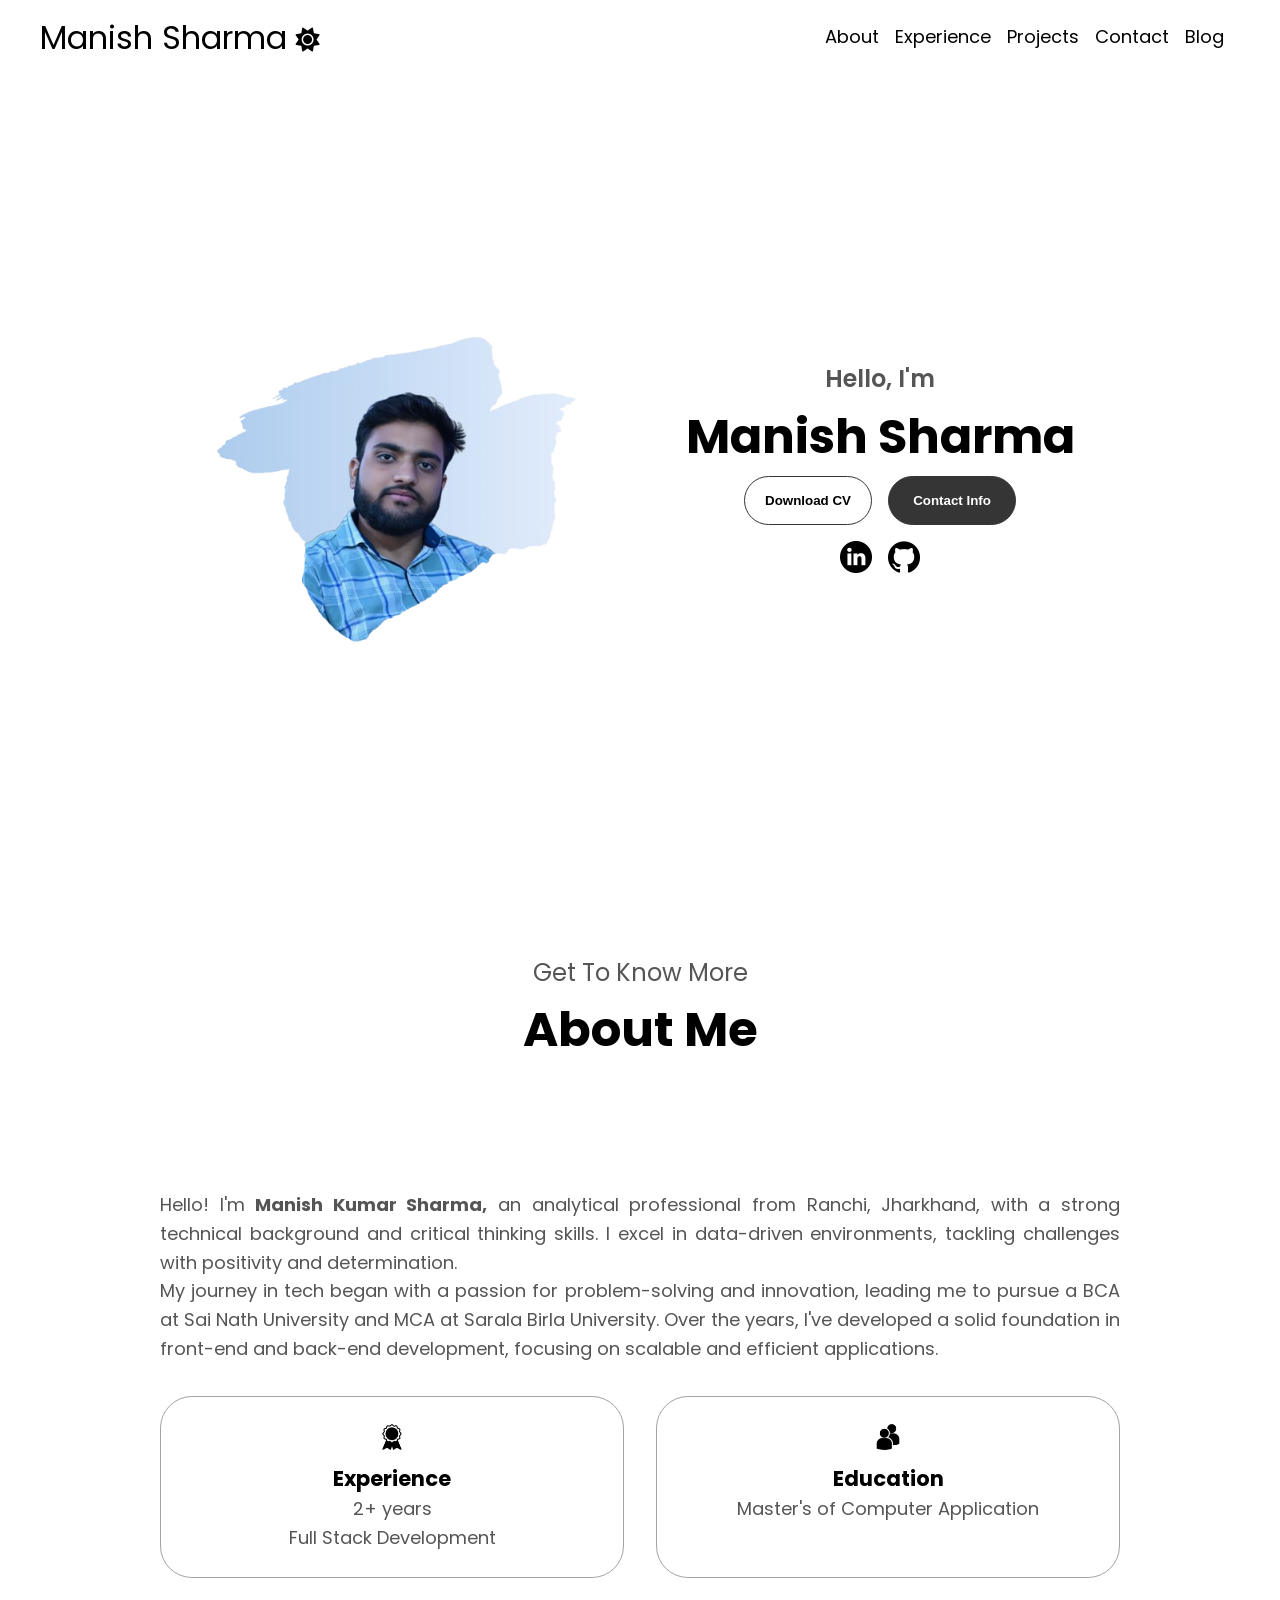
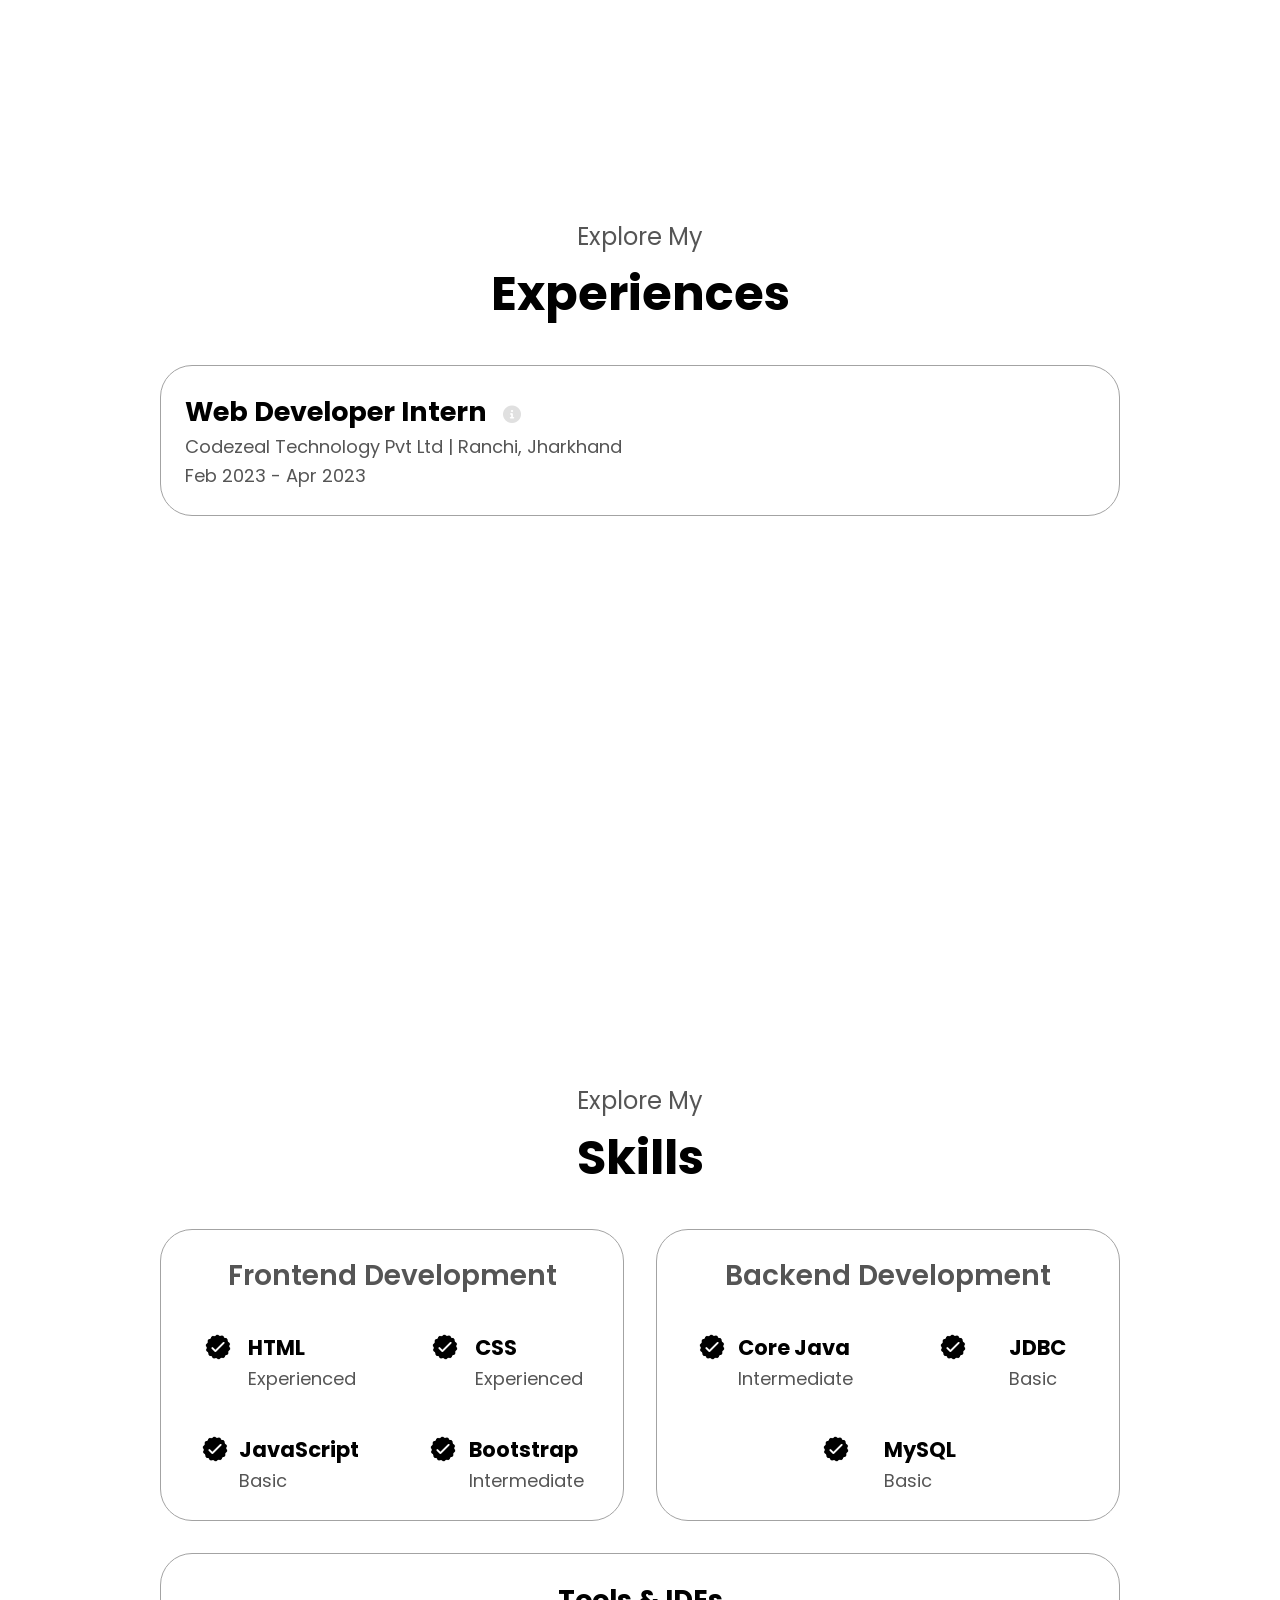
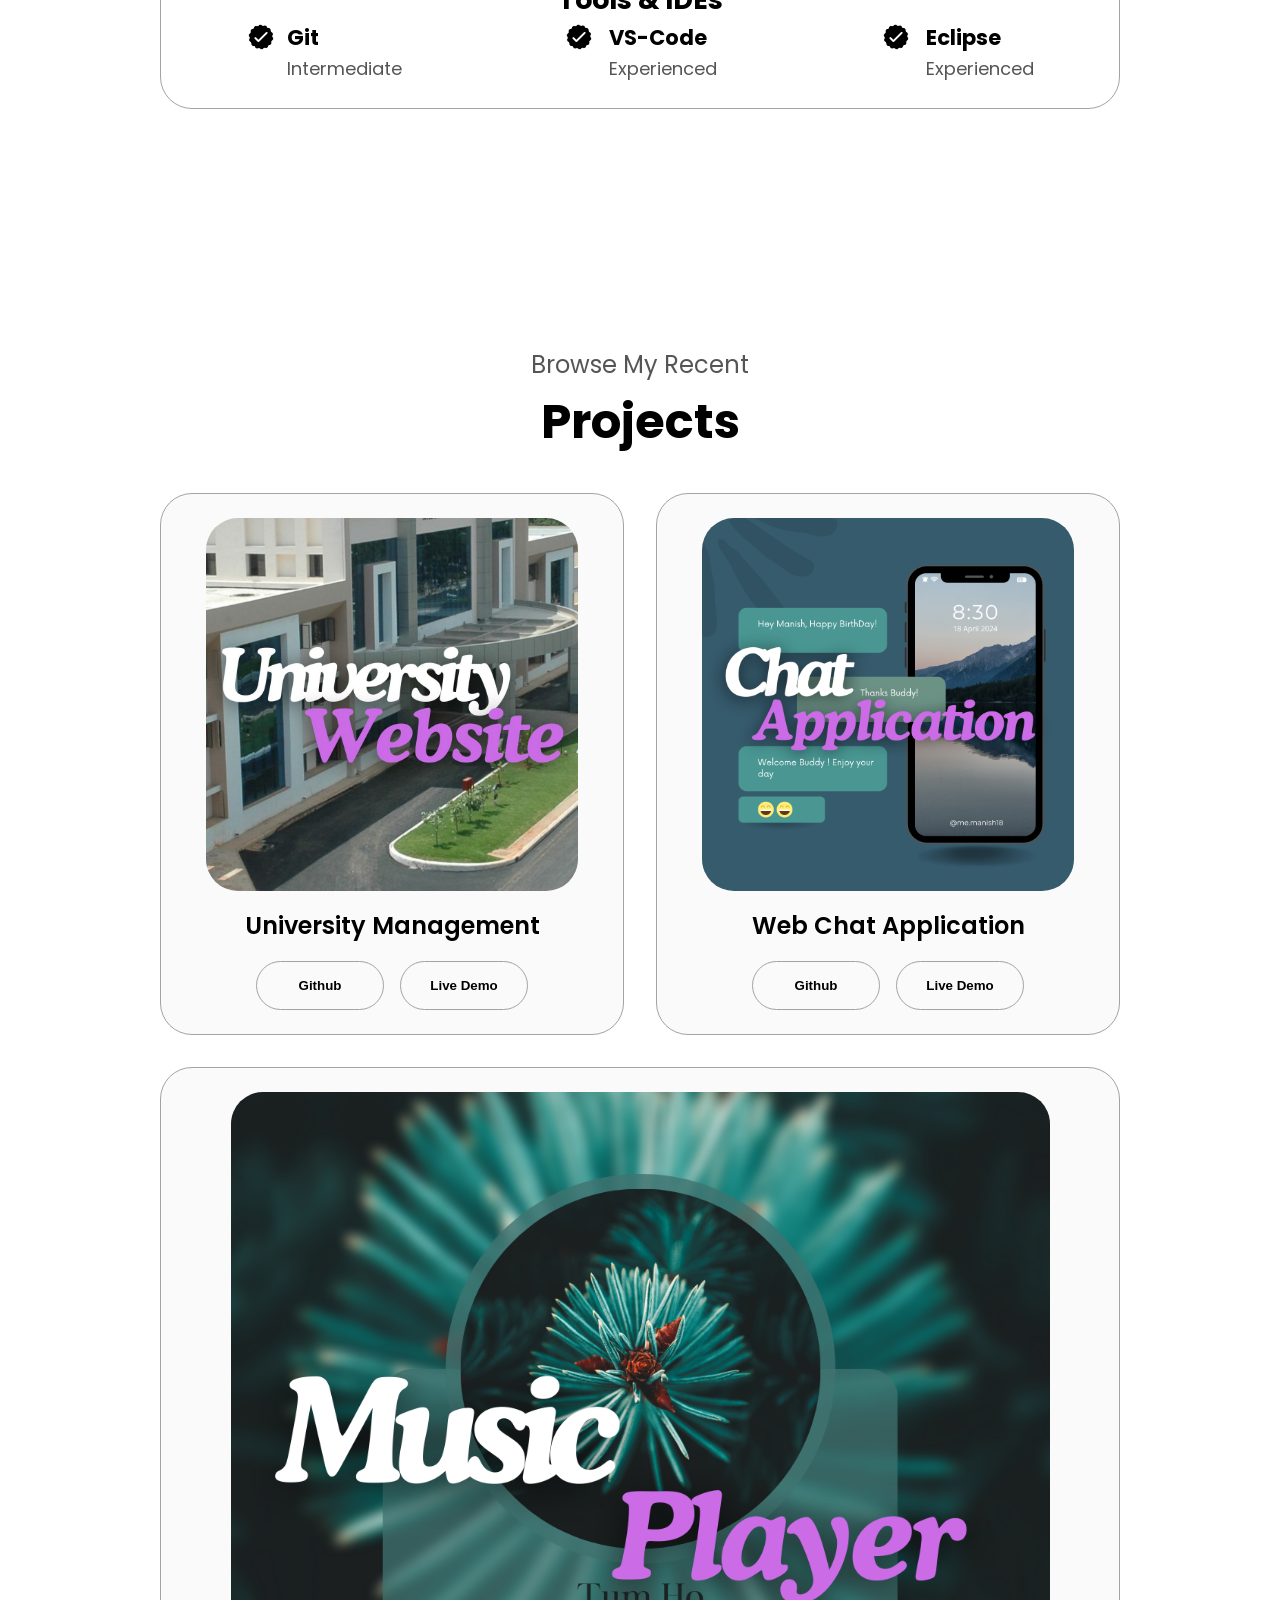
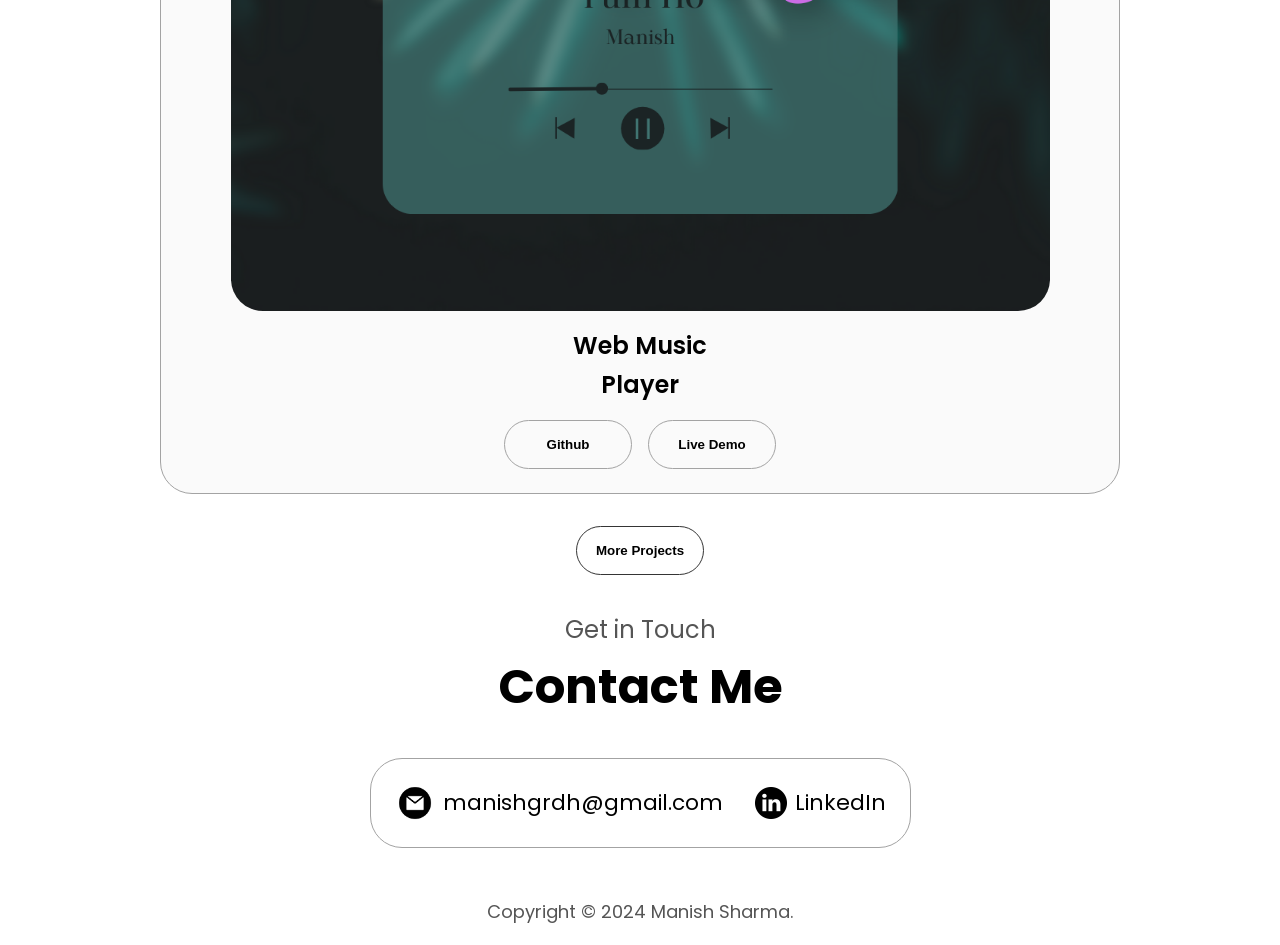
==== commit 8b5b1d0d: "zz" ====
--- a/index.html
+++ b/index.html
@@ -34,19 +34,25 @@
 
     <div id="mySidenav" class="sidenav">
         <a href="javascript:void(0)" class="closebtn" onclick="closeNav()">&times;</a>
-        <a href="#about">About</a>
-        <li><a href="#experience">Experience</a></li>
-        <li><a href="#projects">Projects</a></li>
-        <li><a href="#contact">Contact</a></li>
-        <li><a href="#blog">Blog</a></li>
+        
+        <a href="#profile" onclick="closeNav()">Home</a>
+        <a href="#about" onclick="closeNav()">About</a>
+        <a href="#experience" onclick="closeNav()">Experience</a>
+        <a href="#projects" onclick="closeNav()">Projects</a>
+        <a href="#contact" onclick="closeNav()">Contact</a>
+        <a href="#blog" onclick="closeNav()">Blog</a>
+        
       </div>
-      <div class="sidenavv">
-      <h2>Manish Sharma
+      
+      <!-- Overlay background -->
+      <div id="overlay" onclick="closeNav()"></div>
+      <div class="sidenavv">  
+      <h2><span class="btnn" style="font: size 1rem;cursor:pointer;" onclick="openNav()">&#9776;</span>
         <button id="dark-mode-togglee">
-            <i class="fa-solid fa-sun" id="sun-icon"></i>
-            <i class="fa-solid fa-moon" id="moon-icon"></i>
-        </button>
-      <span class="btnn" style="font-size:30px;cursor:pointer;align-items: end;" onclick="openNav()">&#9776;</span>
+        <i class="fa-solid fa-sun" id="sun-icon"></i>
+        <i class="fa-solid fa-moon" id="moon-icon"></i>
+    </button>
+      
     </h2>
     </div>
 
@@ -80,7 +86,7 @@
         <div class="section-container">
             <div class="about-details-container">
                 <div class="text-container">
-                    <p>Hello! I'm <strong>Manish Kumar Sharma,</strong> an analytical professional from Ranchi, Jharkhand, with a strong technical background and critical thinking skills. I excel in data-driven environments, tackling challenges with positivity and determination. My journey in tech began with a passion for problem-solving and innovation, leading me to pursue a BCA at Sai Nath University and  MCA at Sarala Birla University. Over the years, I've developed a solid foundation in front-end and back-end development, focusing on scalable and efficient applications.</p>
+                    <p>Hello! I'm <strong>Manish Kumar Sharma,</strong> an analytical professional from Ranchi, Jharkhand, with a strong technical background and critical thinking skills. I excel in data-driven environments, tackling challenges with positivity and determination. <br>My journey in tech began with a passion for problem-solving and innovation, leading me to pursue a BCA at Sai Nath University and  MCA at Sarala Birla University. Over the years, I've developed a solid foundation in front-end and back-end development, focusing on scalable and efficient applications.</p>
                 </div>
                 <div class="about-containers">
                     <div class="details-container">
--- a/style.css
+++ b/style.css
@@ -533,15 +533,6 @@
   z-index: 1000; /* Ensure it stays on top of other content */
 }
 
-#hamburger-nav {
-  position: -webkit-sticky; /* For Safari */
-  position: sticky;
-  top: 0;
-  height: 100px;
-  width: 100%;
-  background-color: white; /* Adjust the background color as needed */
-  z-index: 1000; /* Ensure it stays on top of other content */
-}
 
 
 
@@ -556,8 +547,8 @@
   background: none;
   border: none;
   cursor: pointer;
-  font-size: 1.5rem; /* Adjust size as needed */
-  color: currentColor;
+  font-size: 1rem; /* Adjust size as needed */
+  color: orangered;
 }
 
 #moon-icon {
@@ -597,7 +588,7 @@
 
 /* Dark Mode Links and Buttons */
 body.dark-mode a {
-  color: #bb86fc; /* Light color for links */
+  color: white; /* Light color for links */
 }
 
 body.dark-mode .btn {
@@ -678,6 +669,31 @@
 
 
 
+
+.sidenavv h2 {
+  display: flex;
+  top:15px;
+  justify-content: flex-start; /* Aligns the title and toggle button to the left */
+  align-items: center; /* Vertically centers items */
+  padding: 0 10px; /* Adds padding inside the h2 */
+  position: relative; /* Ensures positioning for the btnn */
+}
+
+.btnn {
+  margin-left: 25px;
+  cursor: pointer;
+  position: absolute;
+  top: 1px;
+
+}
+
+#dark-mode-togglee {
+  
+  position:absolute;
+  right: 1px;
+  margin-right: 20PX;
+  top: 3px;
+}
 
 
 
@@ -828,6 +844,7 @@
   background: rgba(0, 0, 0, 0.8);
   justify-content: center;
   align-items: center;
+  z-index: 111111;
 }
 
 /* Popup content box */
@@ -877,39 +894,44 @@
 
 .sidenavv{
   position: fixed;
-  font-size: 12px;
+  font-size: 10px;
   width: 100%; 
   background-color: whitesmoke;
   z-index: 11111;
-  padding-left: 25px;
+  height: 50px;
   
 }
-span.btnn{
-  margin-left: 80px;
-  padding-top: 10px;
-}
+
 .sidenav {
   height: 100%;
   width: 0;
   position: fixed;
-  z-index: 111111;
+  z-index: 1111111;
   top: 0;
-  right: 0;
+  left: 0;
   background-color: whitesmoke;
   overflow-x: hidden;
   transition: 0.5s;
   padding-top: 60px;
+  transition: 0.5s; /* Smooth transition when opening and closing */
 }
 
 .sidenav a {
   padding: 8px 8px 8px 32px;
   text-decoration: none;
-  font-size: 25px;
+  font-size: 20px;
   color: #818181;
   display: block;
   transition: 0.3s;
 }
-
+/* Remove list style for li elements */
+.sidenav li {
+  list-style-type: none; /* Removes the bullet points */
+}
+/* Open sidenav */
+.sidenav.open {
+  width: 250px; /* Set the width when the sidenav is open */
+}
 .sidenav a:hover {
   color: #f1f1f1;
 }
@@ -920,6 +942,22 @@
   right: 25px;
   font-size: 36px;
   margin-left: 50px;
+}
+/* Overlay to cover the rest of the screen when sidenav is open */
+#overlay {
+  position: fixed;
+  display: none; /* Hidden by default */
+  top: 0;
+  left: 0;
+  width: 100%;
+  height: 100%;
+  background-color: rgba(0, 0, 0, 0.5); /* Transparent black */
+  z-index: 1111; /* Behind the sidenav */
+}
+
+/* Show the overlay when sidenav is open */
+#overlay.show {
+  display: block;
 }
 
 @media screen and (min-width: 1024px) {
@@ -929,4 +967,13 @@
   .sidenavv{
     display: none;
   }
+}
+
+@media screen and (max-height: 450px) {
+  .sidenav {
+    padding-top: 15px;
+  }
+  .sidenav a {
+    font-size: 15px;
+  }
 }
--- a/mediaqueries.css
+++ b/mediaqueries.css
@@ -45,8 +45,7 @@
 }
 
 @media screen and (max-width: 600px) {
-  #contact,
-  footer {
+  #contact {
     height: 40vh;
   }
   #profile {
@@ -85,7 +84,7 @@
   }
   .section__pic-container {
     width: auto;
-    margin-top: 25px;
+    margin-top: 60px;
     justify-content: center;
   }
   .section__text__p2 {
@@ -96,12 +95,13 @@
   }
   .text-container {
     text-align: justify;
+    margin: 10px;
   }
 }
 
-/* Media Query for Mobile View */
+/* Media Query for Mobile View 
 @media screen and (max-width: 600px) {
   .details-container {
-    flex: unset; /* Removes flex: 1 for mobile view */
+    flex: unset; /* Removes flex: 1 for mobile view 
   }
-}+}*/
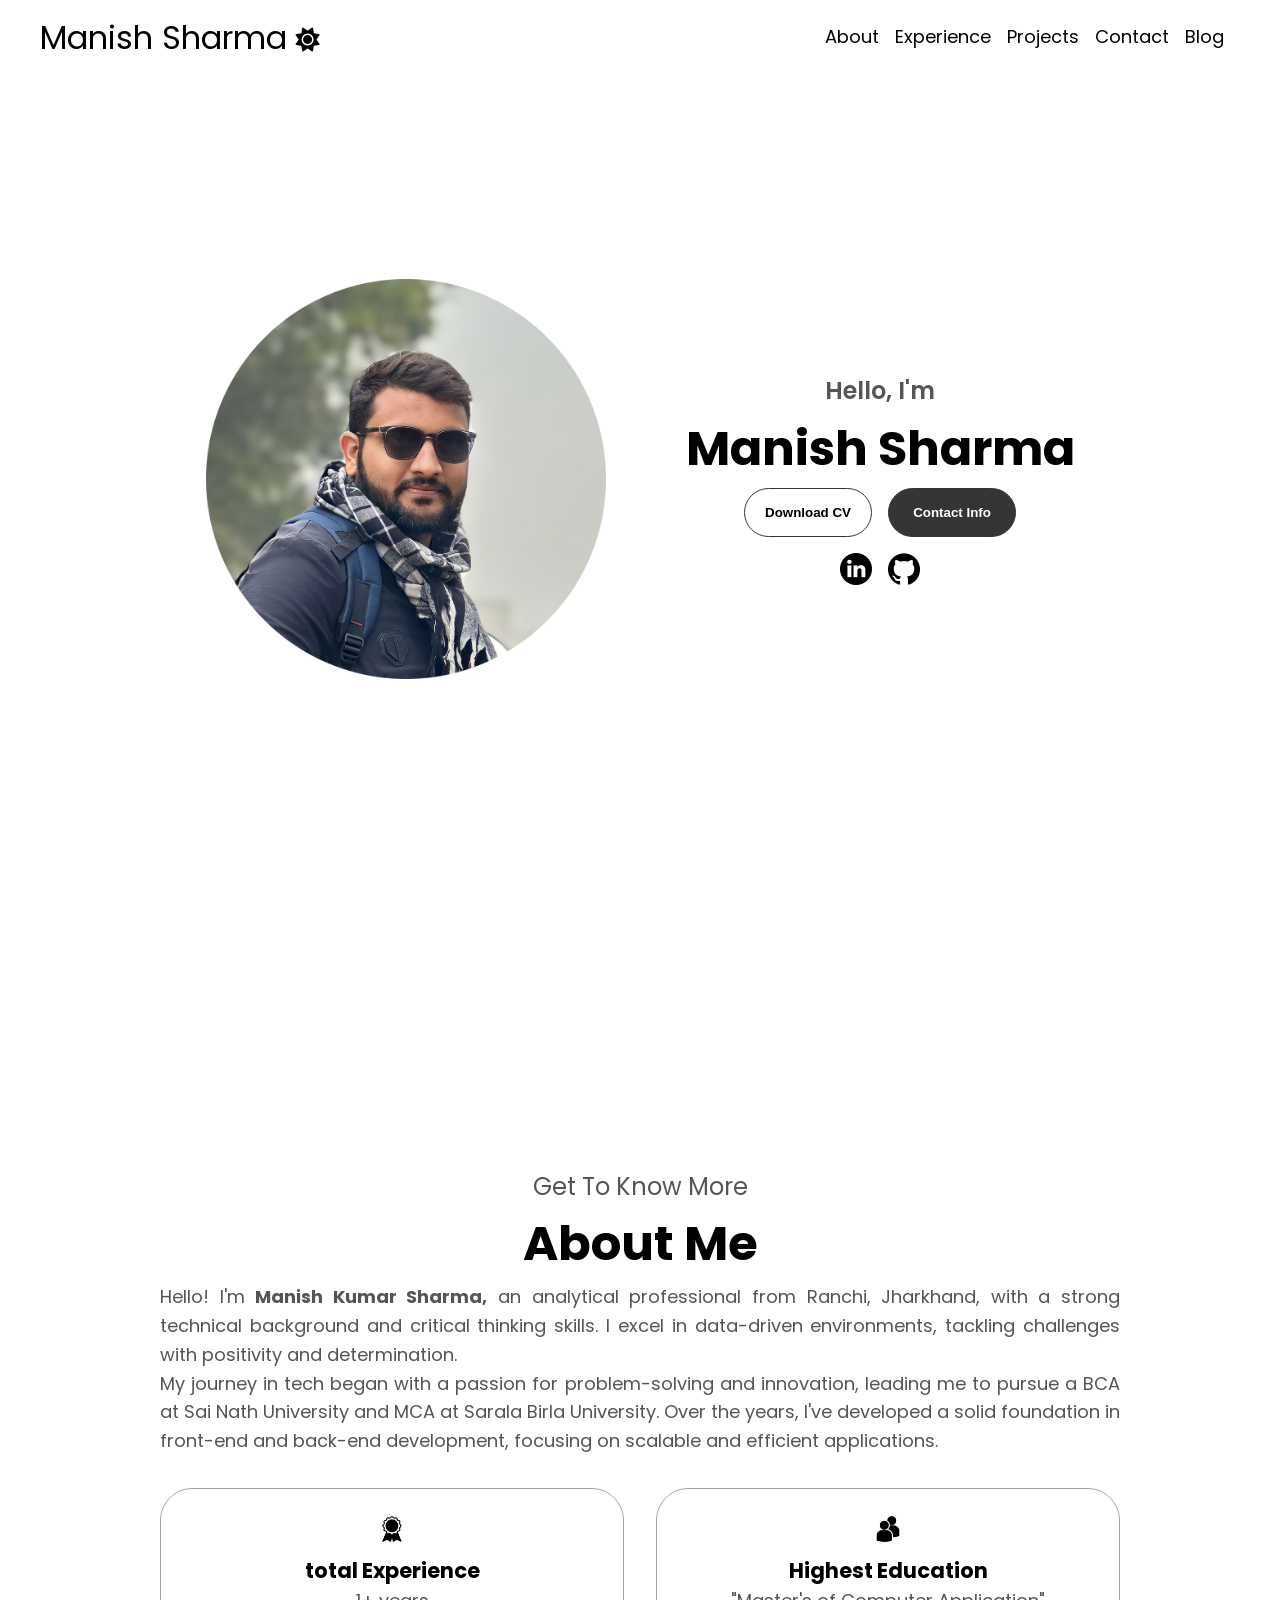
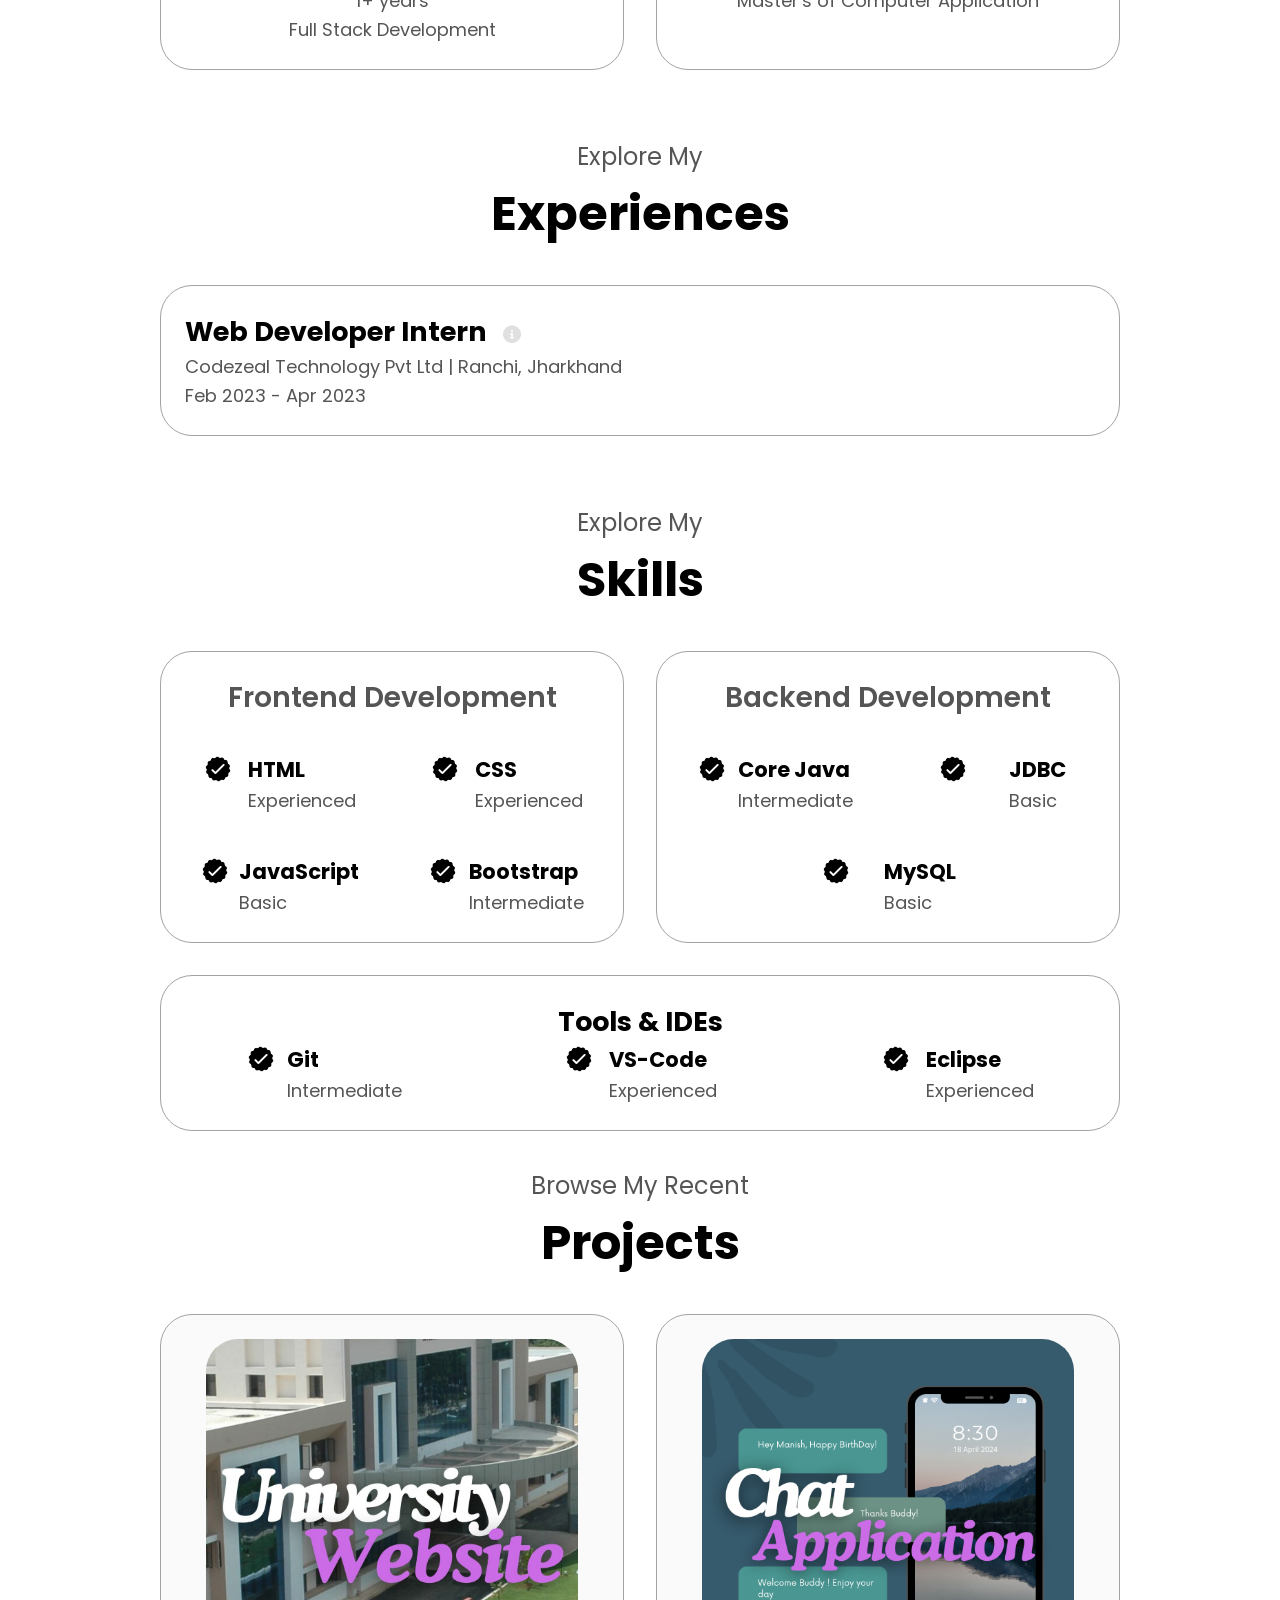
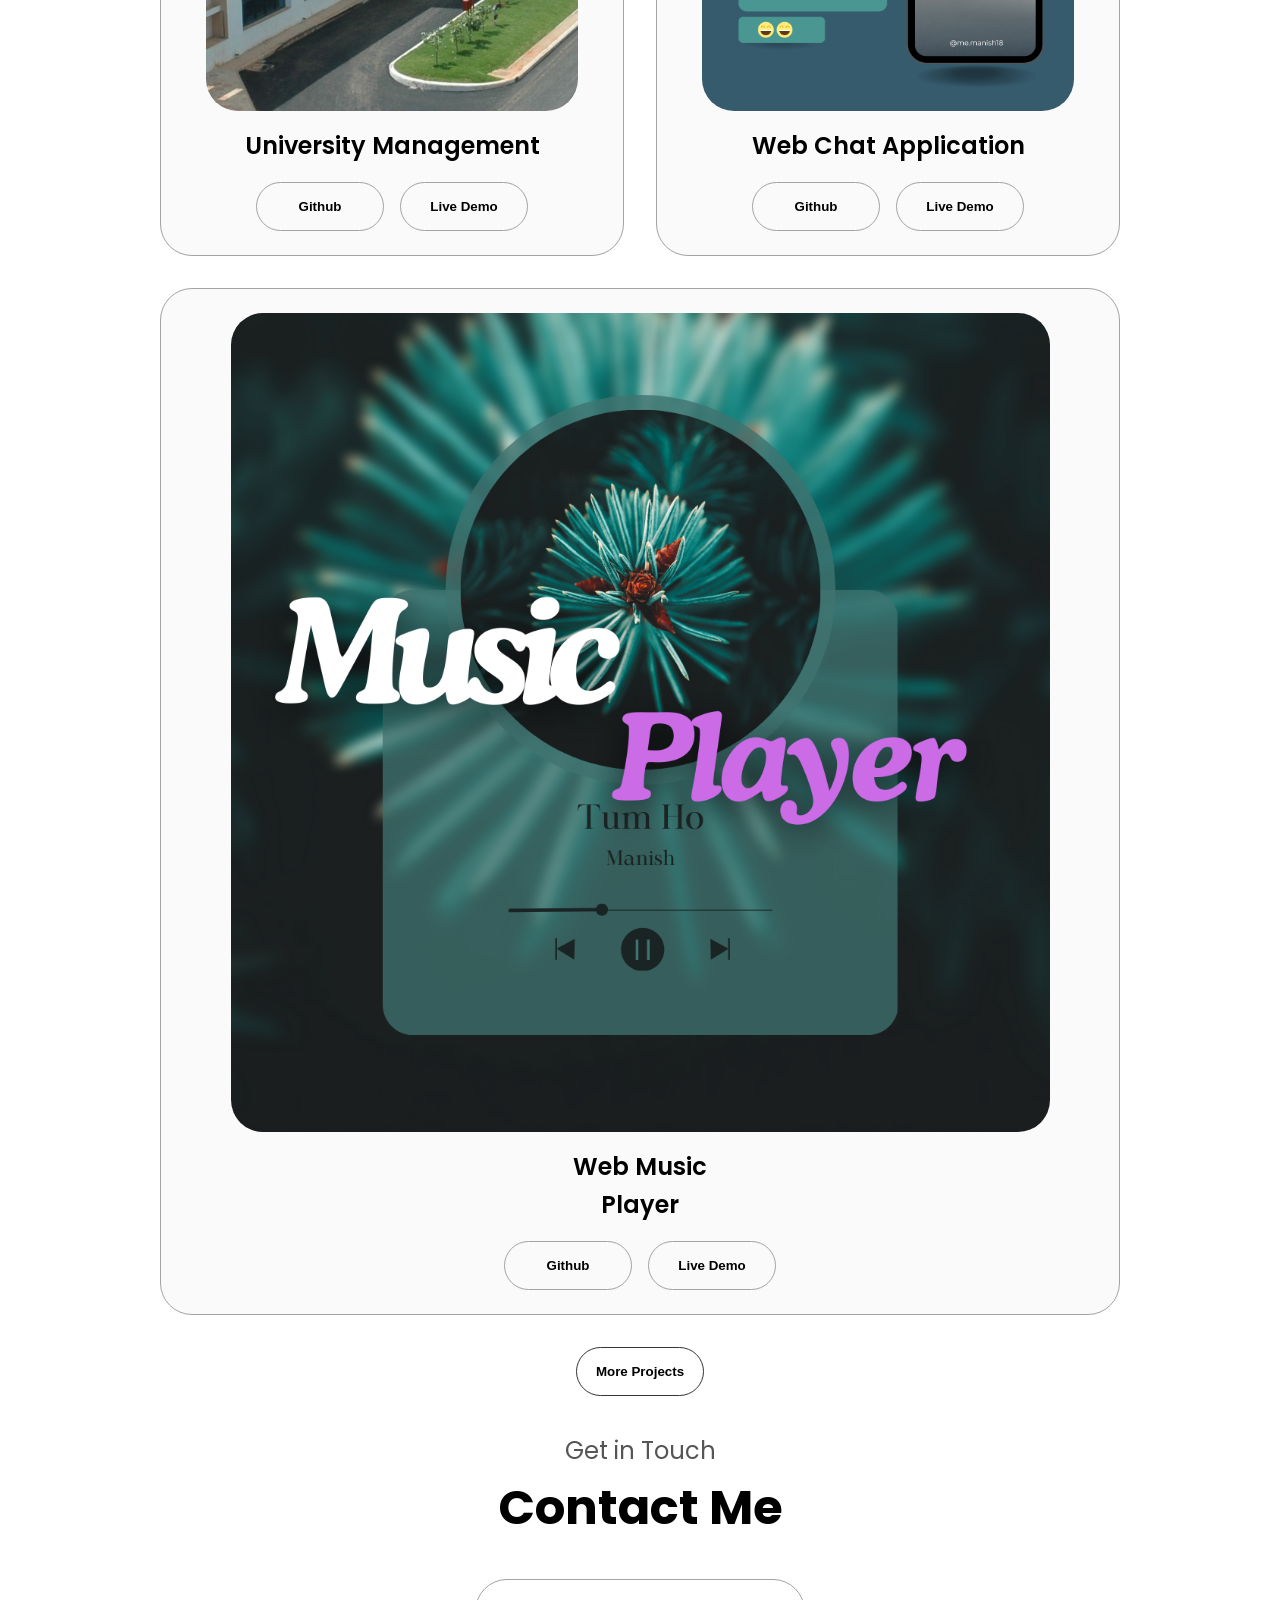
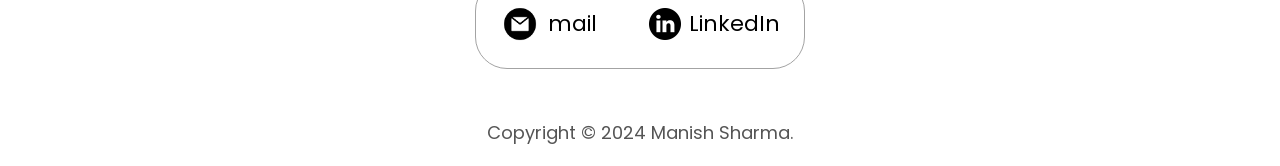
==== commit f696b832: "..." ====
--- a/index.html
+++ b/index.html
@@ -1,324 +1,291 @@
 <!DOCTYPE html>
 <html lang="en">
-<head>
-    <meta charset="UTF-8" />
-    <meta name="viewport" content="width=device-width, initial-scale=1.0" />
-    <title>My Portfolio</title>
-    <link rel="stylesheet" href="style.css" />
-    <link rel="stylesheet" href="mediaqueries.css" />
-    <link rel="stylesheet" href="https://cdnjs.cloudflare.com/ajax/libs/font-awesome/6.0.0-beta3/css/all.min.css">
-
-</head>
-<body>
-    
-    <!-- Navigation -->
-    <nav id="desktop-nav">
-        <div class="logo">Manish Sharma
+   <head>
+      <meta charset="UTF-8" />
+      <meta name="viewport" content="width=device-width, initial-scale=1.0" />
+      <title>Manish Sharma</title>
+      <link rel="stylesheet" href="style.css" />
+      <link rel="stylesheet" href="mediaqueries.css" />
+      <link rel="stylesheet" href="https://cdnjs.cloudflare.com/ajax/libs/font-awesome/6.0.0-beta3/css/all.min.css">
+      <link rel="apple-touch-icon" sizes="180x180" href="apple-touch-icon.png">
+      <link rel="icon" type="image/png" sizes="32x32" href="favicon-32x32.png">
+      <link rel="icon" type="image/png" sizes="16x16" href="favicon-16x16.png">
+      <head>
+   <body>
+      <!-- Navigation -->
+      <nav id="desktop-nav">
+         <div class="logo">Manish Sharma
             <button id="dark-mode-toggle">
-                <i class="fa-solid fa-sun" id="sun-icon"></i>
-                <i class="fa-solid fa-moon" id="moon-icon"></i>
+            <i class="fa-solid fa-sun" id="sun-icon"></i>
+            <i class="fa-solid fa-moon" id="moon-icon"></i>
             </button>
-        </div>
-        
-        <ul class="nav-links">
+         </div>
+         <ul class="nav-links">
             <li><a href="#about">About</a></li>
             <li><a href="#experience">Experience</a></li>
             <li><a href="#projects">Projects</a></li>
             <li><a href="#contact">Contact</a></li>
-            <li><a href="#blog">Blog</a></li>
+            <li><a href="blogsList.html">Blog</a></li>
             <li>
             </li>
-            
-        </ul>
-    </nav>
-
-    <div id="mySidenav" class="sidenav">
-        <a href="javascript:void(0)" class="closebtn" onclick="closeNav()">&times;</a>
-        
-        <a href="#profile" onclick="closeNav()">Home</a>
-        <a href="#about" onclick="closeNav()">About</a>
-        <a href="#experience" onclick="closeNav()">Experience</a>
-        <a href="#projects" onclick="closeNav()">Projects</a>
-        <a href="#contact" onclick="closeNav()">Contact</a>
-        <a href="#blog" onclick="closeNav()">Blog</a>
-        
+         </ul>
+      </nav>
+      <div id="mySidenav" class="sidenav">
+         <a href="javascript:void(0)" class="closebtn" onclick="closeNav()">&times;</a>
+         <a href="#profile" onclick="closeNav()">Home</a>
+         <a href="#about" onclick="closeNav()">About</a>
+         <a href="#experience" onclick="closeNav()">Experience</a>
+         <a href="#projects" onclick="closeNav()">Projects</a>
+         <a href="#contact" onclick="closeNav()">Contact</a>
+         <a href="blogsList.html" onclick="closeNav()">Blog</a>
       </div>
-      
       <!-- Overlay background -->
       <div id="overlay" onclick="closeNav()"></div>
-      <div class="sidenavv">  
-      <h2><span class="btnn" style="font: size 1rem;cursor:pointer;" onclick="openNav()">&#9776;</span>
-        <button id="dark-mode-togglee">
-        <i class="fa-solid fa-sun" id="sun-icon"></i>
-        <i class="fa-solid fa-moon" id="moon-icon"></i>
-    </button>
-      
-    </h2>
-    </div>
-
-
-        
-
-    <!-- Profile Section -->
-    <section id="profile">
-        <div class="section__pic-container">
+      <div class="sidenavv">
+         <h2><span class="btnn" style="font: size 1rem;cursor:pointer;" onclick="openNav()"><i class="fa-solid fa-bars"></i></span>
+            <button id="dark-mode-togglee">
+            <i class="fa-solid fa-sun" id="sun-icon"></i>
+            <i class="fa-solid fa-moon" id="moon-icon"></i>
+            </button>
+         </h2>
+      </div>
+      <!-- Profile Section -->
+      <section style="padding-top: 0;" id="profile">
+         <div class="section__pic-container">
             <img src="./assets/profile-pic.png" alt="Profile picture" />
-        </div>
-        <div class="section__text">
+         </div>
+         <div class="section__text">
             <p class="section__text__p1">Hello, I'm</p>
             <h1 class="title">Manish Sharma</h1>
             <!-- <p class="section__text__p2">Web Developer</p> -->
             <div class="btn-container">
-                <button class="btn btn-color-2" onclick="window.open('./assets/resume.pdf')">Download CV</button>
-                <button class="btn btn-color-1" onclick="location.href='#contact'">Contact Info</button>
+               <button class="btn btn-color-2" onclick="window.open('./assets/resume.pdf')">Download CV</button>
+               <button class="btn btn-color-1" onclick="location.href='#contact'">Contact Info</button>
             </div>
             <div id="socials-container">
-                <img src="./assets/linkedin.png" alt="LinkedIn profile" class="icon" onclick="window.open('https://www.linkedin.com/in/manishsharma18/', '_blank')" />
-                <img src="./assets/github.png" alt="GitHub profile" class="icon" onclick="window.open('https://github.com/manishsharma1804', '_blank')" />
-            </div>
-        </div>
-    </section>
-
-    <!-- About Section -->
-    <section id="about">
-        <p class="section__text__p1">Get To Know More</p>
-        <h1 class="title">About Me</h1>
-        <div class="section-container">
+               <img src="./assets/linkedin.png" alt="LinkedIn profile" class="icon" onclick="window.open('https://www.linkedin.com/in/manishsharma18/', '_blank')" />
+               <img src="./assets/github.png" alt="GitHub profile" class="icon" onclick="window.open('https://github.com/manishsharma1804', '_blank')" />
+            </div>
+         </div>
+      </section>
+      <!-- About Section -->
+      <section id="about">
+         <p class="section__text__p1">Get To Know More</p>
+         <h1 class="title">About Me</h1>
+         <div class="section-container">
             <div class="about-details-container">
-                <div class="text-container">
-                    <p>Hello! I'm <strong>Manish Kumar Sharma,</strong> an analytical professional from Ranchi, Jharkhand, with a strong technical background and critical thinking skills. I excel in data-driven environments, tackling challenges with positivity and determination. <br>My journey in tech began with a passion for problem-solving and innovation, leading me to pursue a BCA at Sai Nath University and  MCA at Sarala Birla University. Over the years, I've developed a solid foundation in front-end and back-end development, focusing on scalable and efficient applications.</p>
-                </div>
-                <div class="about-containers">
-                    <div class="details-container">
-                        <img src="./assets/experience.png" alt="Experience icon" class="icon" />
-                        <h3>Experience</h3>
-                        <p>2+ years <br /> Full Stack Development</p>
-                    </div>
-                    <div class="details-container">
-                        <img src="./assets/education.png" alt="Education icon" class="icon" />
-                        <h3>Education</h3>
-                        <p>Master's of Computer Application</p>
-                    </div>
-                </div>
-            </div>
-        </div>
-    </section>
-
-
-    <!--Experience Section -->
-
-    <section id="experience">
-        <p class="section__text__p1">Explore My</p>
-        <h1 class="title">Experiences</h1>
-        <div class="experience">
+               <div class="text-container">
+                  <p>Hello! I'm <strong>Manish Kumar Sharma,</strong> an analytical professional from Ranchi, Jharkhand, with a strong technical background and critical thinking skills. I excel in data-driven environments, tackling challenges with positivity and determination. <br>My journey in tech began with a passion for problem-solving and innovation, leading me to pursue a BCA at Sai Nath University and  MCA at Sarala Birla University. Over the years, I've developed a solid foundation in front-end and back-end development, focusing on scalable and efficient applications.</p>
+               </div>
+               <div class="about-containers">
+                  <div class="details-container">
+                     <img src="./assets/experience.png" alt="Experience icon" class="icon" />
+                     <h3>total Experience</h3>
+                     <p>1+ years <br /> Full Stack Development</p>
+                  </div>
+                  <div class="details-container">
+                     <img src="./assets/education.png" alt="Education icon" class="icon" />
+                     <h3>Highest Education</h3>
+                     <p>"Master's of Computer Application"</p>
+                  </div>
+               </div>
+            </div>
+         </div>
+      </section>
+      <!--Experience Section -->
+      <section id="experience">
+         <p class="section__text__p1">Explore My</p>
+         <h1 class="title">Experiences</h1>
+         <div class="experience">
             <div class="about-containers">
-            <div class="detailsss-container">
-                <h2 class="experience">Web Developer Intern 
-                    <button class="popup-btn" data-job="job1">
-                        <i class="fa-solid fa-info-circle"></i>
-                    </button>
-                </h2>
-                <p>Codezeal Technology Pvt Ltd | Ranchi, Jharkhand</p>
-                <p>Feb 2023 - Apr 2023</p>
- <!-- Popup Modal -->
-<div id="job-popup" class="popup-overlay">
-    <div class="popup-content">
-      <span class="close-popup" id="close-popup">&times;</span>
-      <h2 id="job-title"></h2>
-      <p id="job-details"></p>
-      
-      <!-- Links container -->
-      <div id="job-links"></div>
-  
-      <!-- Guide information -->
-      <p id="job-guide"></p>
-  
-      <h3>Description</h3>
-      <ul id="job-description"></ul>
-      
-      <!-- Image container for job images -->
-      <div id="job-images" class="job-images-container"></div>
-    </div>
-  </div>
-  
-  
-            </div>
-            </div>
-            
-        </div>
-
-
-    </section>
-
-
-    <!-- Skills Section -->
-    <section id="skills">
-        <p class="section__text__p1">Explore My</p>
-        <h1 class="title">Skills</h1>
-        <div class="skills">
+               <div class="detailsss-container">
+                  <h2 class="experience">Web Developer Intern 
+                     <button class="popup-btn" data-job="job1">
+                     <i class="fa-solid fa-info-circle"></i>
+                     </button>
+                  </h2>
+                  <p>Codezeal Technology Pvt Ltd | Ranchi, Jharkhand</p>
+                  <p>Feb 2023 - Apr 2023</p>
+                  <!-- Popup Modal -->
+                  <div id="job-popup" class="popup-overlay">
+                     <div class="popup-content">
+                        <span class="close-popup" id="close-popup">&times;</span>
+                        <h2 id="job-title"></h2>
+                        <p id="job-details"></p>
+                        <!-- Links container -->
+                        <div id="job-links"></div>
+                        <!-- Guide information -->
+                        <p id="job-guide"></p>
+                        <h3>Description</h3>
+                        <ul id="job-description"></ul>
+                        <!-- Image container for job images -->
+                        <div id="job-images" class="job-images-container"></div>
+                     </div>
+                  </div>
+               </div>
+            </div>
+         </div>
+      </section>
+      <!-- Skills Section -->
+      <section id="skills">
+         <p class="section__text__p1">Explore My</p>
+         <h1 class="title">Skills</h1>
+         <div class="skills">
             <div class="about-containers">
-                <div class="details-container">
-                    <h2 class="skills-sub-title">Frontend Development</h2>
-                    <div class="article-container">
-                        <article>
-                            <img src="./assets/checkmark.png" alt="Checkmark icon" class="icon" />
-                            <div>
-                                <h3>HTML</h3>
-                                <p>Experienced</p>
-                            </div>
-                        </article>
-                        <article>
-                            <img src="./assets/checkmark.png" alt="Checkmark icon" class="icon" />
-                            <div>
-                                <h3>CSS</h3>
-                                <p>Experienced</p>
-                            </div>
-                        </article>
-                        <article>
-                            <img src="./assets/checkmark.png" alt="Checkmark icon" class="icon" />
-                            <div>
-                                <h3>JavaScript</h3>
-                                <p>Basic</p>
-                            </div>
-                        </article>
-                        <article>
-                            <img src="./assets/checkmark.png" alt="Checkmark icon" class="icon" />
-                            <div>
-                                <h3>Bootstrap</h3>
-                                <p>Intermediate</p>
-                            </div>
-                        </article>
-                    </div>
-                </div>
-                <div class="details-container">
-                    <h2 class="skills-sub-title">Backend Development</h2>
-                    <div class="article-container">
-                        <article>
-                            <img src="./assets/checkmark.png" alt="Checkmark icon" class="icon" />
-                            <div>
-                                <h3>Core Java</h3>
-                                <p>Intermediate</p>
-                            </div>
-                        </article>
-                        <article>
-                            <img src="./assets/checkmark.png" alt="Checkmark icon" class="icon" />
-                            <div>
-                                <h3>JDBC</h3>
-                                <p>Basic</p>
-                            </div>
-                        </article>
-                        <article>
-                            <img src="./assets/checkmark.png" alt="Checkmark icon" class="icon" />
-                            <div>
-                                <h3>MySQL</h3>
-                                <p>Basic</p>
-                            </div>
-                        </article>
-                    </div>
-                </div>
+               <div class="details-container">
+                  <h2 class="skills-sub-title">Frontend Development</h2>
+                  <div class="article-container">
+                     <article>
+                        <img src="./assets/checkmark.png" alt="Checkmark icon" class="icon" />
+                        <div>
+                           <h3>HTML</h3>
+                           <p>Experienced</p>
+                        </div>
+                     </article>
+                     <article>
+                        <img src="./assets/checkmark.png" alt="Checkmark icon" class="icon" />
+                        <div>
+                           <h3>CSS</h3>
+                           <p>Experienced</p>
+                        </div>
+                     </article>
+                     <article>
+                        <img src="./assets/checkmark.png" alt="Checkmark icon" class="icon" />
+                        <div>
+                           <h3>JavaScript</h3>
+                           <p>Basic</p>
+                        </div>
+                     </article>
+                     <article>
+                        <img src="./assets/checkmark.png" alt="Checkmark icon" class="icon" />
+                        <div>
+                           <h3>Bootstrap</h3>
+                           <p>Intermediate</p>
+                        </div>
+                     </article>
+                  </div>
+               </div>
+               <div class="details-container">
+                  <h2 class="skills-sub-title">Backend Development</h2>
+                  <div class="article-container">
+                     <article>
+                        <img src="./assets/checkmark.png" alt="Checkmark icon" class="icon" />
+                        <div>
+                           <h3>Core Java</h3>
+                           <p>Intermediate</p>
+                        </div>
+                     </article>
+                     <article>
+                        <img src="./assets/checkmark.png" alt="Checkmark icon" class="icon" />
+                        <div>
+                           <h3>JDBC</h3>
+                           <p>Basic</p>
+                        </div>
+                     </article>
+                     <article>
+                        <img src="./assets/checkmark.png" alt="Checkmark icon" class="icon" />
+                        <div>
+                           <h3>MySQL</h3>
+                           <p>Basic</p>
+                        </div>
+                     </article>
+                  </div>
+               </div>
             </div>
             <div class="details-container">
-                <h2 class="skills">Tools & IDEs</h2>
-                <div class="article-container">
-                    <article>
-                        <img src="./assets/checkmark.png" alt="Checkmark icon" class="icon" />
-                        <div>
-                            <h3>Git</h3>
-                            <p>Intermediate</p>
-                        </div>
-                    </article>
-                    <article>
-                        <img src="./assets/checkmark.png" alt="Checkmark icon" class="icon" />
-                        <div>
-                            <h3>VS-Code</h3>
-                            <p>Experienced</p>
-                        </div>
-                    </article>
-                    <article>
-                        <img src="./assets/checkmark.png" alt="Checkmark icon" class="icon" />
-                        <div>
-                            <h3>Eclipse</h3>
-                            <p>Experienced</p>
-                        </div>
-                    </article>
-                </div>
-            </div>
-        </div>
-    </section>
-
-    
-    <!-- Projects Section -->
-    <section id="projects">
-        <p class="section__text__p1">Browse My Recent</p>
-        <h1 class="title">Projects</h1>
-        <div class="experience-details-container">
+               <h2 class="skills">Tools & IDEs</h2>
+               <div class="article-container">
+                  <article>
+                     <img src="./assets/checkmark.png" alt="Checkmark icon" class="icon" />
+                     <div>
+                        <h3>Git</h3>
+                        <p>Intermediate</p>
+                     </div>
+                  </article>
+                  <article>
+                     <img src="./assets/checkmark.png" alt="Checkmark icon" class="icon" />
+                     <div>
+                        <h3>VS-Code</h3>
+                        <p>Experienced</p>
+                     </div>
+                  </article>
+                  <article>
+                     <img src="./assets/checkmark.png" alt="Checkmark icon" class="icon" />
+                     <div>
+                        <h3>Eclipse</h3>
+                        <p>Experienced</p>
+                     </div>
+                  </article>
+               </div>
+            </div>
+         </div>
+      </section>
+      <!-- Projects Section -->
+      <section id="projects">
+         <p class="section__text__p1">Browse My Recent</p>
+         <h1 class="title">Projects</h1>
+         <div class="experience-details-container">
             <div class="about-containers">
-                <div class="details-container color-container">
-                    <div class="article-container">
-                        <img src="./assets/project-1.jpg" alt="University Management" class="project-img" />
-                    </div>
-                    <h2 class="experience-sub-title project-title">University Management</h2>
-                    <div class="btn-container">
-                        <button class="btn btn-color-2 project-btn" onclick="window.open('https://github.com/manishsharma1804/UniversityWebsite', '_blank')">Github</button>
-                        <button class="btn btn-color-2 project-btn" onclick="window.open('https://manishsharma1804.github.io/CollegeWebsite/', '_blank')">Live Demo</button>
-                    </div>
-                </div>
-                <div class="details-container color-container">
-                    <div class="article-container">
-                        <img src="./assets/project-2.png" alt="Web Chat Application" class="project-img" />
-                    </div>
-                    <h2 class="experience-sub-title project-title">Web Chat Application</h2>
-                    <div class="btn-container">
-                        <button class="btn btn-color-2 project-btn" onclick="window.open('https://github.com/manishsharma1804/Chat-Web-Application', '_blank')">Github</button>
-                        <button class="btn btn-color-2 project-btn" onclick="window.open('https://manishsharma1804.github.io/Chat-Web-Application/', '_blank')">Live Demo</button>
-                    </div>
-                </div>
-                <div class="details-container color-container">
-                    <div class="article-container">
-                        <img src="./assets/project-3.png" alt="Web Music Player" class="project-img" />
-                    </div>
-                    <h2 class="experience-sub-title project-title">Web Music<br> Player</h2>
-                    <div class="btn-container">
-                        <button class="btn btn-color-2 project-btn" onclick="window.open('https://github.com/manishsharma1804/Music-Player', '_blank')">Github</button>
-                        <button class="btn btn-color-2 project-btn" onclick="window.open('https://manishsharma1804.github.io/Music-Player/', '_blank')">Live Demo</button>
-                    </div>
-                </div>
-            </div>
-        </div>
-                <!-- More Projects Button -->
-        <div class="btn-container">
-          <button class="btn btn-color-2" onclick="window.location.href='projects.html'">More Projects</button>
-        </div>
-
-    </section>
-
-    <!-- Contact Section -->
-    <section id="contact">
-        <p class="section__text__p1">Get in Touch</p>
-        <h1 class="title">Contact Me</h1>
-        <div class="contact-info-upper-container">
+               <div class="details-container color-container">
+                  <div class="article-container">
+                     <img src="./assets/project-1.jpg" alt="University Management" class="project-img" />
+                  </div>
+                  <h2 class="experience-sub-title project-title">University Management</h2>
+                  <div class="btn-container">
+                     <button class="btn btn-color-2 project-btn" onclick="window.open('https://github.com/manishsharma1804/UniversityWebsite', '_blank')">Github</button>
+                     <button class="btn btn-color-2 project-btn" onclick="window.open('https://manishsharma1804.github.io/CollegeWebsite/', '_blank')">Live Demo</button>
+                  </div>
+               </div>
+               <div class="details-container color-container">
+                  <div class="article-container">
+                     <img src="./assets/project-2.png" alt="Web Chat Application" class="project-img" />
+                  </div>
+                  <h2 class="experience-sub-title project-title">Web Chat Application</h2>
+                  <div class="btn-container">
+                     <button class="btn btn-color-2 project-btn" onclick="window.open('https://github.com/manishsharma1804/Chat-Web-Application', '_blank')">Github</button>
+                     <button class="btn btn-color-2 project-btn" onclick="window.open('https://manishsharma1804.github.io/Chat-Web-Application/', '_blank')">Live Demo</button>
+                  </div>
+               </div>
+               <div class="details-container color-container">
+                  <div class="article-container">
+                     <img src="./assets/project-3.png" alt="Web Music Player" class="project-img" />
+                  </div>
+                  <h2 class="experience-sub-title project-title">Web Music<br> Player</h2>
+                  <div class="btn-container">
+                     <button class="btn btn-color-2 project-btn" onclick="window.open('https://github.com/manishsharma1804/Music-Player', '_blank')">Github</button>
+                     <button class="btn btn-color-2 project-btn" onclick="window.open('https://manishsharma1804.github.io/Music-Player/', '_blank')">Live Demo</button>
+                  </div>
+               </div>
+            </div>
+         </div>
+         <!-- More Projects Button -->
+         <div class="btn-container">
+            <button class="btn btn-color-2" onclick="window.location.href='projects.html'">More Projects</button>
+         </div>
+      </section>
+      <!-- Contact Section -->
+      <section id="contact">
+         <p class="section__text__p1">Get in Touch</p>
+         <h1 class="title">Contact Me</h1>
+         <div class="contact-info-upper-container">
             <div class="contact-info-container">
-                <img src="./assets/email.png" alt="Email icon" class="icon contact-icon email-icon" />
-                <p><a href="mailto:manishgrdh@gmail.com">manishgrdh@gmail.com</a></p>
+               <img src="./assets/email.png" alt="Email icon" class="icon contact-icon email-icon" />
+               <p><a href="mailto:manishgrdh@gmail.com">mail</a></p>
             </div>
             <div class="contact-info-container">
-                <img src="./assets/linkedin.png" alt="LinkedIn icon" class="icon contact-icon" />
-                <p><a href="https://www.linkedin.com/in/manishsharma18/" target="_blank">LinkedIn</a></p>
-            </div>
-        </div>
-    </section>
-
-<!-- Scroll to Top Button -->
-<button id="scrollToTopBtn" class="scroll-to-top">
-    <i class="fa-solid fa-arrow-up"></i>
-  </button>
-  
-
-    <!-- Footer -->
-    <footer>
-        <p>Copyright &#169; 2024 Manish Sharma.</p>
-    </footer>
-
-    <script src="script.js"></script>
-</body>
-</html>
+               <img src="./assets/linkedin.png" alt="LinkedIn icon" style="margin-left: 20px;" class="icon contact-icon" />
+               <p><a href="https://www.linkedin.com/in/manishsharma18/" target="_blank">LinkedIn</a></p>
+            </div>
+         </div>
+      </section>
+      <!-- Scroll to Top Button -->
+      <button id="scrollToTopBtn" class="scroll-to-top">
+      <i class="fa-solid fa-arrow-up"></i>
+      </button>
+      <!-- Footer -->
+      <footer>
+         <p>Copyright &#169; 2024 Manish Sharma.</p>
+      </footer>
+      <script src="script.js"></script>
+   </body>
+</html>
--- a/style.css
+++ b/style.css
@@ -3,977 +3,1211 @@
 @import url("https://fonts.googleapis.com/css2?family=Poppins:wght@300;400;500;600&display=swap");
 
 * {
-  margin: 0;
-  padding: 0;
-}
+	margin: 0;
+	padding: 0;
+}
+
 /* General Scrollbar Styling */
 ::-webkit-scrollbar {
-  width: 8px; /* Width of the scrollbar */
-  height: 8px; /* Height of the scrollbar */
+	width: 8px;
+	/* Width of the scrollbar */
+	height: 8px;
+	/* Height of the scrollbar */
 }
 
 ::-webkit-scrollbar-track {
-  background: transparent; /* Track background color */
+	background: transparent;
+	/* Track background color */
 }
 
 ::-webkit-scrollbar-thumb {
-  background: rgba(0, 0, 0, 0.3); /* Scrollbar color */
-  border-radius: 4px; /* Rounded corners for the scrollbar */
-  transition: background 0.3s; /* Smooth transition on hover */
+	background: rgba(0, 0, 0, 0.3);
+	/* Scrollbar color */
+	border-radius: 4px;
+	/* Rounded corners for the scrollbar */
+	transition: background 0.3s;
+	/* Smooth transition on hover */
 }
 
 ::-webkit-scrollbar-thumb:hover {
-  background: rgba(0, 0, 0, 0.5); /* Darker color when hovered */
-}
+	background: rgba(0, 0, 0, 0.5);
+	/* Darker color when hovered */
+}
+
 
 /* Firefox */
 body {
-  scrollbar-width: thin; /* Thin scrollbar */
-  scrollbar-color: rgba(0, 0, 0, 0.3) transparent; /* Scrollbar color and track color */
+	scrollbar-width: thin;
+	/* Thin scrollbar */
+	scrollbar-color: rgba(0, 0, 0, 0.3) transparent;
+	/* Scrollbar color and track color */
 }
 
 /* Dark Mode Scrollbar */
 body.dark-mode {
-  scrollbar-color: rgba(255, 255, 255, 0.3) !important; /* Scrollbar color and track color for dark mode */
+	scrollbar-color: rgba(255, 255, 255, 0.3) !important;
+	/* Scrollbar color and track color for dark mode */
 }
 
 body.dark-mode ::-webkit-scrollbar-thumb {
-  background: rgba(255, 255, 255, 0.3) !important; /* Light color for scrollbar in dark mode */
+	background: rgba(255, 255, 255, 0.3) !important;
+	/* Light color for scrollbar in dark mode */
 }
 
 body.dark-mode ::-webkit-scrollbar-thumb:hover {
-  background: rgba(255, 255, 255, 0.5); /* Lighter color when hovered in dark mode */
+	background: rgba(255, 255, 255, 0.5);
+	/* Lighter color when hovered in dark mode */
 }
 
 body {
-  font-family: "Poppins", sans-serif;
-  font-size: 18px;
-  line-height: 1.6;
-  word-break: break-word;
-  transition: background-color 300ms ease, color 300ms ease;
+	font-family: "Poppins", sans-serif;
+	font-size: 18px;
+	line-height: 1.6;
+	word-break: break-word;
+	transition: background-color 300ms ease, color 300ms ease;
 }
 
 html {
-  scroll-behavior: smooth;
+	scroll-behavior: smooth;
 }
 
 p {
-  color: rgb(85, 85, 85);
+	color: rgb(85, 85, 85);
 }
 
 /* TRANSITION */
 
 a,
 .btn {
-  transition: all 300ms ease;
+	transition: all 300ms ease;
 }
 
 /* DESKTOP NAV */
 
-nav, .nav-links {
-  display: flex;
+nav,
+.nav-links {
+	display: flex;
 }
 
 nav {
-  justify-content: space-between;
-  align-items:center;
-  height: 18vh;
-  padding: 0 40px;
-  box-sizing: border-box;
+	justify-content: space-between;
+	align-items: center;
+	height: 18vh;
+	padding: 0 40px;
+	box-sizing: border-box;
 }
 
 .nav-links {
-  gap: 1rem;
-  list-style: none;
-  font-size: 18px;
+	gap: 1rem;
+	list-style: none;
+	font-size: 18px;
 }
 
 a {
-  color: black;
-  text-decoration: none;
-}
-
-a:hover {
-  text-decoration: underline;
-  text-underline-offset: 0.5rem;
-}
+	color: black;
+	text-decoration: none;
+}
+
 
 .logo {
-  font-size: 2rem;
+	font-size: 2rem;
 }
 
 .logo:hover {
-  cursor: default;
+	cursor: default;
 }
 
 /* HAMBURGER MENU */
 
 #hamburger-nav {
-  display: none;
+	display: none;
 }
 
 .hamburger-menu {
-  position: relative;
-  display: inline-block;
+	position: relative;
+	display: inline-block;
 }
 
 .hamburger-icon {
-  display: flex;
-  flex-direction: column;
-  justify-content: space-between;
-  height: 24px;
-  width: 30px;
-  cursor: pointer;
+	display: flex;
+	flex-direction: column;
+	justify-content: space-between;
+	height: 24px;
+	width: 30px;
+	cursor: pointer;
 }
 
 .hamburger-icon span {
-  width: 100%;
-  height: 2px;
-  background-color: black;
-  transition: all 0.3 ease-in-out;
+	width: 100%;
+	height: 2px;
+	background-color: black;
+	transition: all 0.3 ease-in-out;
 }
 
 .menu-links {
-  position: absolute;
-  top: 100%;
-  right: 0;
-  background-color: white;
-  width: fit-content;
-  max-height: 0;
-  overflow: hidden;
-  transition: all 0.3 ease-in-out;
+	position: absolute;
+	top: 100%;
+	right: 0;
+	background-color: white;
+	width: fit-content;
+	max-height: 0;
+	overflow: hidden;
+	transition: all 0.3 ease-in-out;
 }
 
 .menu-links a {
-  display: block;
-  padding: 10px;
-  text-align: center;
-  font-size: 1.5rem;
-  color: black;
-  text-decoration: none;
-  transition: all 0.3 ease-in-out;
+	display: block;
+	padding: 10px;
+	text-align: center;
+	font-size: 1.5rem;
+	color: black;
+	text-decoration: none;
+	transition: all 0.3 ease-in-out;
 }
 
 .menu-links li {
-  list-style: none;
+	list-style: none;
 }
 
 .menu-links.open {
-  max-height: 300px;
+	max-height: 300px;
 }
 
 .hamburger-icon.open span:first-child {
-  transform: rotate(45deg) translate(10px, 5px);
+	transform: rotate(45deg) translate(10px, 5px);
 }
 
 .hamburger-icon.open span:nth-child(2) {
-  opacity: 0;
+	opacity: 0;
 }
 
 .hamburger-icon.open span:last-child {
-  transform: rotate(-45deg) translate(10px, -5px);
+	transform: rotate(-45deg) translate(10px, -5px);
 }
 
 .hamburger-icon span:first-child {
-  transform: none;
+	transform: none;
 }
 
 /* SECTIONS */
 
 section {
-  padding-top: 4vh;
-  height: 96vh;
-  margin: 0 10rem;
-  box-sizing: border-box;
-  min-height: fit-content;
-  scroll-margin-top: 70px; /* Adjust this value to the height of your nav bar */
+	padding-top: 4vh;
+	height: auto;
+	margin: 0 10rem;
+	box-sizing: border-box;
+	min-height: fit-content;
+	scroll-margin-top: 70px;
+	/* Adjust this value to the height of your nav bar */
 }
 
 .section-container {
-  display: flex;
+	display: flex;
 }
 
 /* PROFILE SECTION */
 
 #profile {
-  display: flex;
-  justify-content: center;
-  gap: 5rem;
-  height: 80vh;
+	display: flex;
+	justify-content: center;
+	gap: 5rem;
+	height: 80vh;
 }
 
 .section__pic-container {
-  display: flex;
-  height: 400px;
-  width: 400px;
-  margin: auto 0;
+	display: flex;
+	height: 400px;
+	width: 400px;
+	margin: auto 0;
 }
 
 .text-container p {
-  text-align: justify;
-  text-justify: inter-word; /* Optional: improves text justification */
+	text-align: justify;
+	text-justify: inter-word;
+	/* Optional: improves text justification */
 }
 
 .section__text {
-  align-self: center;
-  text-align: center;
+	align-self: center;
+	text-align: center;
 }
 
 .section__text p {
-  font-weight: 600;
+	font-weight: 600;
 }
 
 .section__text__p1 {
-  font-size: 1.5rem; /* Adjusted font size */
-  text-align: center;
+	font-size: 1.5rem;
+	/* Adjusted font size */
+	text-align: center;
 }
 
 .section__text__p2 {
-  font-size: 1.75rem; /* Adjusted font size */
-  margin-bottom: 1rem;
+	font-size: 1.75rem;
+	/* Adjusted font size */
+	margin-bottom: 1rem;
 }
 
 .title {
-  font-size: 3rem; /* Adjusted font size */
-  text-align: center;
+	font-size: 3rem;
+	/* Adjusted font size */
+	text-align: center;
 }
 
 #socials-container {
-  display: flex;
-  justify-content: center;
-  margin-top: 1rem;
-  gap: 1rem;
+	display: flex;
+	justify-content: center;
+	margin-top: 1rem;
+	gap: 1rem;
 }
 
 /* ICONS */
 
 .icon {
-  cursor: pointer;
-  height: 2rem;
+	cursor: pointer;
+	height: 2rem;
 }
 
 /* BUTTONS */
 
 .btn-container {
-  display: flex;
-  justify-content: center;
-  gap: 1rem;
+	display: flex;
+	justify-content: center;
+	gap: 1rem;
 }
 
 .btn {
-  font-weight: 600;
-  transition: all 300ms ease;
-  padding: 1rem;
-  width: 8rem;
-  border-radius: 2rem;
+	font-weight: 600;
+	transition: all 300ms ease;
+	padding: 1rem;
+	width: 8rem;
+	border-radius: 2rem;
 }
 
 .btn-color-1,
 .btn-color-2 {
-  border: rgb(53, 53, 53) 0.1rem solid;
+	border: rgb(53, 53, 53) 0.1rem solid;
 }
 
 .btn-color-1:hover,
 .btn-color-2:hover {
-  cursor: pointer;
+	cursor: pointer;
 }
 
 .btn-color-1,
 .btn-color-2:hover {
-  background: rgb(53, 53, 53);
-  color: white;
+	background: rgb(53, 53, 53);
+	color: white;
 }
 
 .btn-color-1:hover {
-  background: rgb(0, 0, 0);
+	background: rgb(0, 0, 0);
 }
 
 .btn-color-2 {
-  background: none;
+	background: none;
 }
 
 .btn-color-2:hover {
-  border: rgb(255, 255, 255) 0.1rem solid;
+	border: rgb(255, 255, 255) 0.1rem solid;
 }
 
 .btn-container {
-  gap: 1rem;
+	gap: 1rem;
 }
 
 /* ABOUT SECTION */
 
 #about {
-  position: relative;
+	position: relative;
+	padding-top: 220px;
 }
 
 .about-containers {
-  gap: 2rem;
-  margin-bottom: 2rem;
-  margin-top: 2rem;
+	gap: 2rem;
+	margin-bottom: 2rem;
+	margin-top: 2rem;
 }
 
 .about-details-container {
-  justify-content: center;
-  flex-direction: column;
+	justify-content: center;
+	flex-direction: column;
 }
 
 .about-containers,
 .about-details-container {
-  display: flex;
+	display: flex;
 }
 
 .about-pic {
-  border-radius: 2rem;
+	border-radius: 2rem;
 }
 
 .arrow {
-  position: absolute;
-  right: -5rem;
-  bottom: 2.5rem;
+	position: absolute;
+	right: -5rem;
+	bottom: 2.5rem;
 }
 
 .details-container {
-  padding: 1.5rem;
-  flex: 1;
-  background: white;
-  border-radius: 2rem;
-  border: rgb(53, 53, 53) 0.1rem solid;
-  border-color: rgb(163, 163, 163);
-  text-align: center;
+	padding: 1.5rem;
+	flex: 1;
+	background: white;
+	border-radius: 2rem;
+	border: rgb(53, 53, 53) 0.1rem solid;
+	border-color: rgb(163, 163, 163);
+	text-align: center;
 }
 
 .section-container {
-  gap: 4rem;
-  height: 80%;
+	gap: 4rem;
+	height: 80%;
 }
 
 .section__pic-container {
-  height: 400px;
-  width: 400px;
-  margin: auto 0;
+	height: 400px;
+	width: 400px;
+	margin: auto 0;
 }
 
 /* EXPERIENCE SECTION */
 
 #experience {
-  position: relative;
+	position: relative;
 }
 
 .experience-sub-title {
-  color: rgb(85, 85, 85);
-  font-weight: 600;
-  font-size: 1.75rem; /* Adjusted font size */
-  margin-bottom: 2rem;
+	color: rgb(85, 85, 85);
+	font-weight: 600;
+	font-size: 1.75rem;
+	/* Adjusted font size */
+	margin-bottom: 2rem;
 }
 
 .experience-details-container {
-  display: flex;
-  justify-content: center;
-  flex-direction: column;
+	display: flex;
+	justify-content: center;
+	flex-direction: column;
 }
 
 .article-container {
-  display: flex;
-  text-align: initial;
-  flex-wrap: wrap;
-  flex-direction: row;
-  gap: 2.5rem;
-  justify-content: space-around;
+	display: flex;
+	text-align: initial;
+	flex-wrap: wrap;
+	flex-direction: row;
+	gap: 2.5rem;
+	justify-content: space-around;
 }
 
 article {
-  display: flex;
-  width: 10rem;
-  justify-content: space-around;
-  gap: 0.5rem;
+	display: flex;
+	width: 10rem;
+	justify-content: space-around;
+	gap: 0.5rem;
 }
 
 article .icon {
-  cursor: default;
+	cursor: default;
 }
 
 
 /* Skills Section*/
 #skills {
-  position: relative;
+	position: relative;
 }
 
 .skills-sub-title {
-  color: rgb(85, 85, 85);
-  font-weight: 600;
-  font-size: 1.75rem; /* Adjusted font size */
-  margin-bottom: 2rem;
-}
+	color: rgb(85, 85, 85);
+	font-weight: 600;
+	font-size: 1.75rem;
+	/* Adjusted font size */
+	margin-bottom: 2rem;
+}
+
 .detailsss-container {
-  padding: 1.5rem;
-  flex: 1;
-  background: white;
-  border-radius: 2rem;
-  border: rgb(53, 53, 53) 0.1rem solid;
-  border-color: rgb(163, 163, 163);
+	padding: 1.5rem;
+	flex: 1;
+	background: white;
+	border-radius: 2rem;
+	border: rgb(53, 53, 53) 0.1rem solid;
+	border-color: rgb(163, 163, 163);
 }
 
 .skills-details-container {
-  display: flex;
-  justify-content: center;
-  flex-direction: column;
+	display: flex;
+	justify-content: center;
+	flex-direction: column;
 }
 
 .article-container {
-  display: flex;
-  text-align: initial;
-  flex-wrap: wrap;
-  flex-direction: row;
-  gap: 2.5rem;
-  justify-content: space-around;
+	display: flex;
+	text-align: initial;
+	flex-wrap: wrap;
+	flex-direction: row;
+	gap: 2.5rem;
+	justify-content: space-around;
 }
 
 article {
-  display: flex;
-  width: 10rem;
-  justify-content: space-around;
-  gap: 0.5rem;
+	display: flex;
+	width: 10rem;
+	justify-content: space-around;
+	gap: 0.5rem;
 }
 
 article .icon {
-  cursor: default;
-}
-
-
+	cursor: default;
+}
 
 
 /* PROJECTS SECTION */
 
 #projects {
-  position: relative;
+	position: relative;
 }
 
 .color-container {
-  border-color: rgb(163, 163, 163);
-  background: rgb(250, 250, 250);
+	border-color: rgb(163, 163, 163);
+	background: rgb(250, 250, 250);
 }
 
 .project-img {
-  border-radius: 2rem;
-  width: 90%;
-  height: 90%;
+	border-radius: 2rem;
+	width: 90%;
+	height: 90%;
 }
 
 .project-title {
-  margin: 1rem;
-  color: black;
-  font-size: 1.5rem; /* Adjusted font size */
+	margin: 1rem;
+	color: black;
+	font-size: 1.5rem;
+	/* Adjusted font size */
 }
 
 .project-btn {
-  color: black;
-  border-color: rgb(163, 163, 163);
+	color: black;
+	border-color: rgb(163, 163, 163);
 }
 
 /* CONTACT */
 
 #contact {
-  display: flex;
-  justify-content: center;
-  flex-direction: column;
-  height: 70vh;
+	display: flex;
+	justify-content: center;
+	flex-direction: column;
+	height: 70vh;
 }
 
 .contact-info-upper-container {
-  display: flex;
-  justify-content: center;
-  border-radius: 2rem;
-  border: rgb(53, 53, 53) 0.1rem solid;
-  border-color: rgb(163, 163, 163);
-  background: (250, 250, 250);
-  margin: 2rem auto;
-  padding: 0.5rem;
+	display: flex;
+	justify-content: center;
+	border-radius: 2rem;
+	border: rgb(53, 53, 53) 0.1rem solid;
+	border-color: rgb(163, 163, 163);
+	background: (250, 250, 250);
+	margin: 2rem auto;
+	padding: 0.5rem;
 }
 
 .contact-info-container {
-  display: flex;
-  align-items: center;
-  justify-content: center;
-  gap: 0.5rem;
-  margin: 1rem;
+	display: flex;
+	align-items: center;
+	justify-content: center;
+	gap: 0.5rem;
+	margin: 1rem;
 }
 
 .contact-info-container p {
-  font-size: larger;
+	font-size: larger;
 }
 
 .contact-icon {
-  cursor: default;
+	cursor: default;
 }
 
 .email-icon {
-  height: 2.5rem;
+	height: 2.5rem;
 }
 
 /* FOOTER SECTION */
 
 footer {
-  margin-top: auto;
-  text-align: center;
-  padding: 1em;
+	margin-top: auto;
+	text-align: center;
+	padding: 1em;
 }
 
 footer p {
-  text-align: center;
+	text-align: center;
 }
 
 /* Sticky Navigation */
 #desktop-nav {
-  position: -webkit-sticky; /* For Safari */
-  position: sticky;
-  top: 0;
-  height: 75px;
-  width: 100%;
-  background-color: white; /* Adjust the background color as needed */
-  z-index: 1000; /* Ensure it stays on top of other content */
-}
-
-
+	position: -webkit-sticky;
+	/* For Safari */
+	position: sticky;
+	top: 0;
+	height: 75px;
+	width: 100%;
+	background-color: white;
+	/* Adjust the background color as needed */
+	z-index: 1000;
+	/* Ensure it stays on top of other content */
+}
 
 
 #dark-mode-toggle {
-  background: none;
-  border: none;
-  cursor: pointer;
-  font-size: 1.5rem; /* Adjust size as needed */
-  color: currentColor;
-}
+	background: none;
+	border: none;
+	cursor: pointer;
+	font-size: 1.5rem;
+	/* Adjust size as needed */
+	color: currentColor;
+}
+
 #dark-mode-togglee {
-  background: none;
-  border: none;
-  cursor: pointer;
-  font-size: 1rem; /* Adjust size as needed */
-  color: orangered;
+	background: none;
+	border: none;
+	cursor: pointer;
+	font-size: 1rem;
+	/* Adjust size as needed */
+	color: orangered;
 }
 
 #moon-icon {
-  display: none; /* Initially hide the moon icon */
+	display: none;
+	/* Initially hide the moon icon */
+}
+
+/* Dark mode styles */
+.dark-mode .contact-icon {
+    filter: invert(1) grayscale(100%) brightness(100%);
+}
+/* Dark mode styles */
+.dark-mode .icon {
+    filter: invert(1) grayscale(100%) brightness(100%);
+}
+
+/* Specific styles for email and LinkedIn icons in dark mode */
+.dark-mode .email-icon {
+    filter: invert(1) grayscale(100%) brightness(100%);
 }
 
 body.dark-mode #moon-icon {
-  display: inline; /* Show the moon icon in dark mode */
+	display: inline;
+	/* Show the moon icon in dark mode */
 }
 
 body.dark-mode #sun-icon {
-  display: none; /* Hide the sun icon in dark mode */
+	display: none;
+	/* Hide the sun icon in dark mode */
 }
 
 #sun-icon {
-  display: inline; /* Show the sun icon in light mode */
+	display: inline;
+	/* Show the sun icon in light mode */
 }
 
 /* Dark Mode General */
 body.dark-mode {
-  background-color: #121212; /* Dark background for body */
-  color: #e0e0e0; /* Light text color for body */
+	background-color: #121212;
+	/* Dark background for body */
+	color: #e0e0e0;
+	/* Light text color for body */
 }
 
 /* Dark Mode Navbar */
 body.dark-mode #desktop-nav {
-  background-color: #121212; /* Dark background color for nav */
+	background-color: #121212;
+	/* Dark background color for nav */
 }
 
 body.dark-mode .nav-links a {
-  color: #e0e0e0; /* Light color for nav links */
+	color: #e0e0e0;
+	/* Light color for nav links */
 }
 
 body.dark-mode .logo {
-  color: #e0e0e0; /* Light color for the logo */
+	color: #e0e0e0;
+	/* Light color for the logo */
 }
 
 /* Dark Mode Links and Buttons */
 body.dark-mode a {
-  color: white; /* Light color for links */
+	color: white;
+	/* Light color for links */
 }
 
 body.dark-mode .btn {
-  color: #e0e0e0; /* Light text color for buttons */
-  border-color: #bb86fc; /* Light border color for buttons */
+	color: #e0e0e0;
+	/* Light text color for buttons */
+	border-color: #bb86fc;
+	/* Light border color for buttons */
 }
 
 body.dark-mode .btn-color-1,
 body.dark-mode .btn-color-2 {
-  border-color: #bb86fc; /* Light border color for buttons */
+	border-color: #bb86fc;
+	/* Light border color for buttons */
 }
 
 body.dark-mode .btn-color-1:hover,
 body.dark-mode .btn-color-2:hover {
-  background-color: #bb86fc; /* Light background color on hover */
+	background-color: #bb86fc;
+	/* Light background color on hover */
 }
 
 /* Dark Mode Nav */
 body.dark-mode nav {
-  background-color: #1f1f1f; /* Dark background color for nav */
+	background-color: #1f1f1f;
+	/* Dark background color for nav */
 }
 
 body.dark-mode .nav-links a {
-  color: #e0e0e0; /* Light color for nav links */
+	color: #e0e0e0;
+	/* Light color for nav links */
 }
 
 body.dark-mode .nav-links a:hover {
-  color: whitesmoke; /* Light color for nav link hover */
+	color: whitesmoke;
+	/* Light color for nav link hover */
 }
 
 /* Dark Mode Profile Section */
 body.dark-mode #profile .section__text p {
-  color: #e0e0e0; /* Light color for text */
+	color: #e0e0e0;
+	/* Light color for text */
 }
 
 body.dark-mode #profile .btn-container .btn {
-  border-color: #bb86fc; /* Light border color for profile buttons */
+	border-color: #bb86fc;
+	/* Light border color for profile buttons */
 }
 
 body.dark-mode #profile .icon {
-  filter: brightness(0) invert(1); /* Invert icons for dark mode */
+	filter: brightness(0) invert(1);
+	/* Invert icons for dark mode */
 }
 
 /* Dark Mode About Section */
-body.dark-mode #about .details-container  {
-  background-color: #1e1e1e; /* Dark background color for about section details */
-  border-color: #333333; /* Darker border color */
+body.dark-mode #about .details-container {
+	background-color: #1e1e1e;
+	/* Dark background color for about section details */
+	border-color: #333333;
+	/* Darker border color */
 }
 
 body.dark-mode #about .text-container p {
-  color: #e0e0e0; /* Light text color */
+	color: #e0e0e0;
+	/* Light text color */
 }
 
 /* Dark Mode Experience Section */
 body.dark-mode #experience .experience-sub-title {
-  color: #e0e0e0; /* Light color for experience section titles */
+	color: #e0e0e0;
+	/* Light color for experience section titles */
 }
 
 body.dark-mode #experience .detailsss-container {
-  background-color: #1e1e1e; /* Dark background color for experience section details */
-  border-color: #333333; /* Darker border color */
-}
-
-
-
-
+	background-color: #1e1e1e;
+	/* Dark background color for experience section details */
+	border-color: #333333;
+	/* Darker border color */
+}
+
+body.dark-mode .detailsss-container {
+	background-color: #1e1e1e;
+	/* Dark background color for experience section details */
+	border-color: #333333;
+	/* Darker border color */
+}
 
 
 /* Dark Mode skills Section */
 body.dark-mode #skills .skills-sub-title {
-  color: #e0e0e0; /* Light color for experience section titles */
+	color: #e0e0e0;
+	/* Light color for experience section titles */
 }
 
 body.dark-mode #skills .details-container {
-  background-color: #1e1e1e; /* Dark background color for experience section details */
-  border-color: #333333; /* Darker border color */
-}
-
-
+	background-color: #1e1e1e;
+	/* Dark background color for experience section details */
+	border-color: #333333;
+	/* Darker border color */
+}
 
 
 .sidenavv h2 {
-  display: flex;
-  top:15px;
-  justify-content: flex-start; /* Aligns the title and toggle button to the left */
-  align-items: center; /* Vertically centers items */
-  padding: 0 10px; /* Adds padding inside the h2 */
-  position: relative; /* Ensures positioning for the btnn */
+	display: flex;
+	top: 15px;
+	justify-content: flex-start;
+	/* Aligns the title and toggle button to the left */
+	align-items: center;
+	/* Vertically centers items */
+	padding: 0 10px;
+	/* Adds padding inside the h2 */
+	position: relative;
+	/* Ensures positioning for the btnn */
 }
 
 .btnn {
-  margin-left: 25px;
-  cursor: pointer;
-  position: absolute;
-  top: 1px;
+	margin-left: 25px;
+	cursor: pointer;
+	top: 1px;
 
 }
 
 #dark-mode-togglee {
-  
-  position:absolute;
-  right: 1px;
-  margin-right: 20PX;
-  top: 3px;
-}
-
-
-
-
-
-
-
-
-
-
-
-
-
-
-
-
-
-
-
-
-
-
+
+	position: absolute;
+	right: 1px;
+	margin-right: 20PX;
+	top: 3px;
+}
 
 
 /* Dark Mode Projects Section */
 body.dark-mode #projects .color-container {
-  background-color: #1e1e1e; /* Dark background color for projects section details */
-  border-color: #333333; /* Darker border color */
+	background-color: #1e1e1e;
+	/* Dark background color for projects section details */
+	border-color: #333333;
+	/* Darker border color */
 }
 
 body.dark-mode #projects .project-title {
-  color: #e0e0e0; /* Light color for project titles */
+	color: #e0e0e0;
+	/* Light color for project titles */
 }
 
 body.dark-mode #projects .btn-color-2 {
-  color: #e0e0e0; /* Light color for project buttons */
-  border-color: #bb86fc; /* Light border color */
+	color: #e0e0e0;
+	/* Light color for project buttons */
+	border-color: #bb86fc;
+	/* Light border color */
 }
 
 body.dark-mode #projects .btn-color-2:hover {
-  background-color: #bb86fc; /* Light background color on hover */
+	background-color: #bb86fc;
+	/* Light background color on hover */
 }
 
 /* Dark Mode Contact Section */
 body.dark-mode #contact {
-  border-color: #333333; /* Darker border color */
+	border-color: #333333;
+	/* Darker border color */
 }
 
 body.dark-mode #contact .contact-info-container p {
-  color: #e0e0e0; /* Light text color for contact info */
+	color: #e0e0e0;
+	/* Light text color for contact info */
 }
 
 /* Dark Mode Popup Container */
 .dark-mode .popup-overlay {
-  background: rgba(0, 0, 0, 0.8); /* Dark semi-transparent background */
+	background: rgba(0, 0, 0, 0.8);
+	/* Dark semi-transparent background */
 }
 
 .dark-mode .popup-content {
-  background-color: #333; /* Dark background for the popup content */
-  color: #fff;            /* Light text color */
-  border: 1px solid #555; /* Optional: add a border to distinguish the popup */
+	background-color: #333;
+	/* Dark background for the popup content */
+	color: #fff;
+	/* Light text color */
+	border: 1px solid #555;
+	/* Optional: add a border to distinguish the popup */
 }
 
 .dark-mode .close-popup {
-  color: #fff;            /* Light color for the close button */
+	color: #fff;
+	/* Light color for the close button */
 }
 
 .dark-mode .popup-btn {
-  color: #fff;            /* Light color for the popup button icon */
-}
+	color: #fff;
+	/* Light color for the popup button icon */
+}
+
 body.dark-mode .sidenav {
-  background-color: black; /* Dark background for sidenav */
+	background-color: black;
+	/* Dark background for sidenav */
 }
 
 body.dark-mode .sidenavv {
-  background-color: black; /* Dark background for sidenavv */
+	background-color: black;
+	/* Dark background for sidenavv */
 }
 
 body.dark-mode .sidenav-links a {
-  color: #e0e0e0; /* Light text color for sidenav links */
-}
-
+	color: #e0e0e0;
+	/* Light text color for sidenav links */
+}
 
 
 /* Scroll to Top Button */
 .scroll-to-top {
-  display: none; /* Hidden by default */
-  position: fixed;
-  bottom: 30px;
-  right: 30px;
-  background-color: #000;
-  color: #fff;
-  border: none;
-  border-radius: 50%; /* Circular shape */
-  width: 50px; /* Set a fixed width */
-  height: 50px; /* Set a fixed height */
-  font-size: 1.5rem; /* Adjust icon size */
-  cursor: pointer;
-  z-index: 1000;
-  justify-content: center;
-  align-items: center;
-  transition: opacity 0.3s ease, transform 0.3s ease;
-  box-shadow: 0 4px 8px rgba(0, 0, 0, 0.2);
+	display: none;
+	/* Hidden by default */
+	position: fixed;
+	bottom: 30px;
+	right: 30px;
+	background-color: #000;
+	color: #fff;
+	border: none;
+	border-radius: 50%;
+	/* Circular shape */
+	width: 50px;
+	/* Set a fixed width */
+	height: 50px;
+	/* Set a fixed height */
+	font-size: 1.5rem;
+	/* Adjust icon size */
+	cursor: pointer;
+	z-index: 1000;
+	justify-content: center;
+	align-items: center;
+	transition: opacity 0.3s ease, transform 0.3s ease;
+	box-shadow: 0 4px 8px rgba(0, 0, 0, 0.2);
 }
 
 .scroll-to-top i {
-  display: flex;
-  justify-content: center;
-  align-items: center;
-  width: 100%;
-  height: 100%;
+	display: flex;
+	justify-content: center;
+	align-items: center;
+	width: 100%;
+	height: 100%;
 }
 
 /* Hover Effect */
 .scroll-to-top:hover {
-  background-color: #555;
-  transform: scale(1.1); /* Slightly enlarges the button on hover */
+	background-color: #555;
+	transform: scale(1.1);
+	/* Slightly enlarges the button on hover */
 }
 
 /* Show button when visible */
 .scroll-to-top.visible {
-  display: flex;
-  opacity: 1;
+	display: flex;
+	opacity: 1;
 }
 
 .scroll-to-top.hidden {
-  opacity: 0;
-}
-
-
-
-
-
-
-
-
-
+	opacity: 0;
+}
 
 
 /* Popup container */
 .popup-overlay {
-  display: none;
-  position: fixed;
-  top: 0;
-  left: 0;
-  width: 100%;
-  height: 100%;
-  background: rgba(0, 0, 0, 0.8);
-  justify-content: center;
-  align-items: center;
-  z-index: 111111;
+	display: none;
+	position: fixed;
+	top: 0;
+	left: 0;
+	width: 100%;
+	height: 100%;
+	background: rgba(0, 0, 0, 0.8);
+	justify-content: center;
+	align-items: center;
+	z-index: 111111;
 }
 
 /* Popup content box */
 .popup-content {
-  background-color: #fff;
-  padding: 20px;
-  top: 5%;
-  width: 70%;
-  max-width: 600px;
-  max-height: 80vh; /* Limits the height to 80% of the viewport */
-  overflow-y: auto; /* Makes the popup scrollable */
-  border-radius: 8px;
-  text-align: left;
-  color: #333;
-  position: relative;
+	background-color: #fff;
+	padding: 20px;
+	top: 5%;
+	width: 70%;
+	max-width: 600px;
+	max-height: 80vh;
+	/* Limits the height to 80% of the viewport */
+	overflow-y: auto;
+	/* Makes the popup scrollable */
+	border-radius: 8px;
+	text-align: left;
+	color: #333;
+	position: relative;
 }
 
 /* Close button */
 .close-popup {
-  position: absolute;
-  top: 10px;
-  right: 20px;
-  font-size: 24px;
-  cursor: pointer;
+	position: absolute;
+	top: 10px;
+	right: 20px;
+	font-size: 24px;
+	cursor: pointer;
 }
 
 .popup-btn {
-  background: none;      
-  border: none;                    
-  cursor: pointer;        
-  font-size: 18px;     
-  color: #e0e0e0;   
-  margin-left: 10px;  
-  font-weight: normal; 
-     
-}
+	background: none;
+	border: none;
+	cursor: pointer;
+	font-size: 18px;
+	color: #e0e0e0;
+	margin-left: 10px;
+	font-weight: normal;
+
+}
+
 .popup-btn i {
-  margin: 0;     
-  line-height: 0;        
+	margin: 0;
+	line-height: 0;
 }
 
 
 /* Class to disable scrolling */
 .body-no-scroll {
-  overflow: hidden;
-}
-
-.sidenavv{
-  position: fixed;
-  font-size: 10px;
-  width: 100%; 
-  background-color: whitesmoke;
-  z-index: 11111;
-  height: 50px;
-  
+	overflow: hidden;
+}
+
+.sidenavv {
+	position: fixed;
+	top: 0;
+	font-size: 10px;
+	width: 100%;
+	background-color: whitesmoke;
+	z-index: 11111;
+	height: 50px;
+
 }
 
 .sidenav {
-  height: 100%;
-  width: 0;
-  position: fixed;
-  z-index: 1111111;
-  top: 0;
-  left: 0;
-  background-color: whitesmoke;
-  overflow-x: hidden;
-  transition: 0.5s;
-  padding-top: 60px;
-  transition: 0.5s; /* Smooth transition when opening and closing */
+	height: 100%;
+	width: 0;
+	position: fixed;
+	z-index: 1111111;
+	top: 0;
+	left: 0;
+	background-color: whitesmoke;
+	overflow-x: hidden;
+	transition: 0.5s;
+	padding-top: 60px;
+	transition: 0.5s;
+	/* Smooth transition when opening and closing */
 }
 
 .sidenav a {
-  padding: 8px 8px 8px 32px;
-  text-decoration: none;
-  font-size: 20px;
-  color: #818181;
-  display: block;
-  transition: 0.3s;
-}
+	padding: 8px 8px 8px 32px;
+	text-decoration: none;
+	font-size: 20px;
+	color: #818181;
+	display: block;
+	transition: 0.3s;
+}
+
 /* Remove list style for li elements */
 .sidenav li {
-  list-style-type: none; /* Removes the bullet points */
-}
+	list-style-type: none;
+	/* Removes the bullet points */
+}
+
 /* Open sidenav */
 .sidenav.open {
-  width: 250px; /* Set the width when the sidenav is open */
-}
+	width: 250px;
+	/* Set the width when the sidenav is open */
+}
+
 .sidenav a:hover {
-  color: #f1f1f1;
+	color: #f1f1f1;
 }
 
 .sidenav .closebtn {
-  position: absolute;
-  top: 0;
-  right: 25px;
-  font-size: 36px;
-  margin-left: 50px;
-}
+	position: absolute;
+	top: 0;
+	right: 25px;
+	font-size: 36px;
+	margin-left: 50px;
+}
+
 /* Overlay to cover the rest of the screen when sidenav is open */
 #overlay {
-  position: fixed;
-  display: none; /* Hidden by default */
-  top: 0;
-  left: 0;
-  width: 100%;
-  height: 100%;
-  background-color: rgba(0, 0, 0, 0.5); /* Transparent black */
-  z-index: 1111; /* Behind the sidenav */
+	position: fixed;
+	display: none;
+	/* Hidden by default */
+	top: 0;
+	left: 0;
+	width: 100%;
+	height: 100%;
+	background-color: rgba(0, 0, 0, 0.5);
+	/* Transparent black */
+	z-index: 1111;
+	/* Behind the sidenav */
 }
 
 /* Show the overlay when sidenav is open */
 #overlay.show {
-  display: block;
+	display: block;
 }
 
 @media screen and (min-width: 1024px) {
-  .sidenav  {
-    display: none;
-  }
-  .sidenavv{
-    display: none;
-  }
+	.sidenav {
+		display: none;
+	}
+
+	.sidenavv {
+		display: none;
+	}
 }
 
 @media screen and (max-height: 450px) {
-  .sidenav {
-    padding-top: 15px;
-  }
-  .sidenav a {
-    font-size: 15px;
-  }
+	.sidenav {
+		padding-top: 15px;
+	}
+
+	.sidenav a {
+		font-size: 15px;
+	}
+}
+
+
+/* General styling for the search section */
+#search-section {
+	margin-top: 50px;
+	background-color: #fff;
+	/* Background color to match blog section */
+	padding: 20px;
+	/* Padding to create space inside the section */
+
+}
+
+/* Container for search elements */
+.search-container {
+	display: flex;
+	align-items: center;
+	/* Center items vertically */
+	justify-content: center;
+	/* Center items horizontally */
+	padding: 10px;
+	/* Padding inside the container */
+	border-radius: 2rem;
+	/* Rounded corners */
+}
+
+/* Styling for the search input field */
+#search-input {
+	flex: 1;
+	/* Take up available space */
+	padding: 10px;
+	margin-right: 10px;
+	border: 1px solid rgb(163, 163, 163);
+	/* Border color */
+	border-radius: 2rem;
+	/* Rounded corners */
+	font-size: 16px;
+	outline: none;
+	transition: border-color 0.3s;
+}
+
+#search-inputt {
+	flex: 1;
+	/* Take up available space */
+	padding: 10px;
+	margin-right: 10px;
+	border: 1px solid rgb(163, 163, 163);
+	/* Border color */
+	border-radius: 2rem;
+	/* Rounded corners */
+	font-size: 16px;
+	outline: none;
+	transition: border-color 0.3s;
+}
+
+/* Focus state for the input field */
+#search-input:focus {
+	border-color: #007bff;
+	/* Highlight border color on focus */
+}
+
+/* Styling for the search button */
+#search-button {
+	background-color: #007bff;
+	/* Primary button color */
+	color: #fff;
+	/* White text color */
+	border: none;
+	border-radius: 2rem;
+	/* Rounded corners */
+	border: 1px solid rgb(59, 59, 59);
+	/* Border color */
+	padding: 10px 20px;
+	font-size: 17.5px;
+	cursor: pointer;
+	/* Pointer cursor on hover */
+	transition: background-color 0.3s;
+}
+
+#search-button1 {
+	background-color: #007bff;
+	/* Primary button color */
+	color: #fff;
+	/* White text color */
+	border: none;
+	border-radius: 2rem;
+	/* Rounded corners */
+	border: 1px solid rgb(59, 59, 59);
+	/* Border color */
+	padding: 10px 20px;
+	font-size: 17.5px;
+	cursor: pointer;
+	/* Pointer cursor on hover */
+	transition: background-color 0.3s;
+}
+
+#searchButton {
+	background-color: #007bff;
+	/* Primary button color */
+	color: #fff;
+	/* White text color */
+	border: none;
+	border-radius: 2rem;
+	/* Rounded corners */
+	border: 1px solid rgb(59, 59, 59);
+	/* Border color */
+	padding: 10px 20px;
+	font-size: 17.5px;
+	cursor: pointer;
+	/* Pointer cursor on hover */
+	transition: background-color 0.3s;
+}
+
+/* Hover state for the search button */
+#search-button:hover {
+	background-color: #0056b3;
+	/* Darker color on hover */
+}
+
+/* Dark Mode for the search section */
+body.dark-mode #search-section {
+	background-color: #121212;
+	/* Dark background color */
+	border-color: #333333;
+	/* Dark border color */
+}
+
+body.dark-mode #search-input {
+	border-color: #333333;
+	/* Dark border color */
+	background-color: #121212;
+	color: #e0e0e0;
+}
+
+body.dark-mode #search-inputt {
+	border-color: #333333;
+	/* Dark border color */
+	background-color: #121212;
+	color: #e0e0e0;
+}
+
+body.dark-mode #search-button {
+	background-color: #121212;
+	/* Dark button color */
+	color: #e0e0e0;
+}
+
+body.dark-mode #search-button:hover {
+	background-color: #1e1e1e;
+	/* Darker button color on hover */
+}
+
+
+.result-item {
+	margin-bottom: 20px;
+	/* Adds space between search result items */
 }
--- a/mediaqueries.css
+++ b/mediaqueries.css
@@ -1,103 +1,130 @@
 @media screen and (max-width: 1400px) {
-  #profile {
-    height: 83vh;
-    margin-bottom: 6rem;
-  }
-  .about-containers {
-    flex-wrap: wrap;
-  }
-  #contact,
-  #projects {
-    height: fit-content;
-  }
+	#profile {
+		height: 83vh;
+		margin-bottom: 6rem;
+		margin-top: 30px;
+	}
+
+	.about-containers {
+		flex-wrap: wrap;
+	}
+
+	#contact,
+	#projects {
+		height: fit-content;
+	}
 }
 
 @media screen and (max-width: 1200px) {
-  #desktop-nav {
-    display: none;
-  }
-  #experience,
-  .experience-details-container {
-    margin-top: 2rem;
-  }
-  #profile,
-  .section-container {
-    display: block;
-  }
-  .arrow {
-    display: none;
-  }
-  section,
-  .section-container {
-    height: fit-content;
-  }
-  section {
-    margin: 0 5%;
-  }
-  .section__pic-container {
-    width: 275px;
-    height: 275px;
-    margin: 0 auto 2rem;
-  }
-  .about-containers {
-    margin-top: 0;
-  }
+	#desktop-nav {
+		display: none;
+	}
+
+	#experience,
+	.experience-details-container {
+		margin-top: 2rem;
+	}
+
+	#profile,
+	.section-container {
+		display: block;
+	}
+
+	.arrow {
+		display: none;
+	}
+
+	section,
+	.section-container {
+		height: fit-content;
+	}
+
+	section {
+		margin: 0 5%;
+	}
+
+	.section__pic-container {
+		width: 275px;
+		height: 275px;
+		margin: 0 auto 2rem;
+	}
+
+	.about-containers {
+		margin-top: 0;
+	}
 }
 
 @media screen and (max-width: 600px) {
-  #contact {
-    height: 40vh;
-  }
-  #profile {
-    height: 83vh;
-    margin-bottom: 0;
-  }
-  article {
-    font-size: 1rem;
-  }
-  footer nav {
-    height: fit-content;
-    margin-bottom: 2rem;
-  }
-  .about-containers,
-  .contact-info-upper-container,
-  .btn-container {
-    flex-wrap: wrap;
-  }
-  .contact-info-container {
-    margin: 0;
-  }
-  .contact-info-container p,
-  .nav-links li a {
-    font-size: 1rem;
-  }
-  .experience-sub-title {
-    font-size: 1.25rem;
-  }
-  .logo {
-    font-size: 1.5rem;
-  }
-  .nav-links {
-    flex-direction: column;
-    gap: 0.5rem;
-    text-align: center;
-  }
-  .section__pic-container {
-    width: auto;
-    margin-top: 60px;
-    justify-content: center;
-  }
-  .section__text__p2 {
-    font-size: 1.25rem;
-  }
-  .title {
-    font-size: 2rem;
-  }
-  .text-container {
-    text-align: justify;
-    margin: 10px;
-  }
+	#contact {
+		height: 40vh;
+	}
+
+	#profile {
+		height: 83vh;
+		margin-bottom: 0;
+	}
+
+	article {
+		font-size: 1rem;
+	}
+
+	footer nav {
+		height: fit-content;
+		margin-bottom: 2rem;
+	}
+
+	.about-containers,
+	.contact-info-upper-container,
+	.btn-container {
+		flex-wrap: wrap;
+	}
+
+	.contact-info-container {
+		margin: 0;
+	}
+
+	.contact-info-container p,
+	.nav-links li a {
+		font-size: 1rem;
+	}
+
+	.experience-sub-title {
+		font-size: 1.25rem;
+	}
+
+	.logo {
+		font-size: 1.5rem;
+	}
+
+	.nav-links {
+		flex-direction: column;
+		gap: 0.5rem;
+		text-align: center;
+	}
+
+	.section__pic-container {
+		width: auto;
+		margin-top: 200px;
+		justify-content: center;
+	}
+
+	.section__text__p2 {
+		font-size: 1.25rem;
+	}
+
+	.title {
+		font-size: 2rem;
+	}
+
+	.text-container {
+		text-align: justify;
+		margin: 10px;
+	}
 }
+
+
+/* Prevent image overflow inside navbar */
+
 
 /* Media Query for Mobile View 
 @media screen and (max-width: 600px) {
